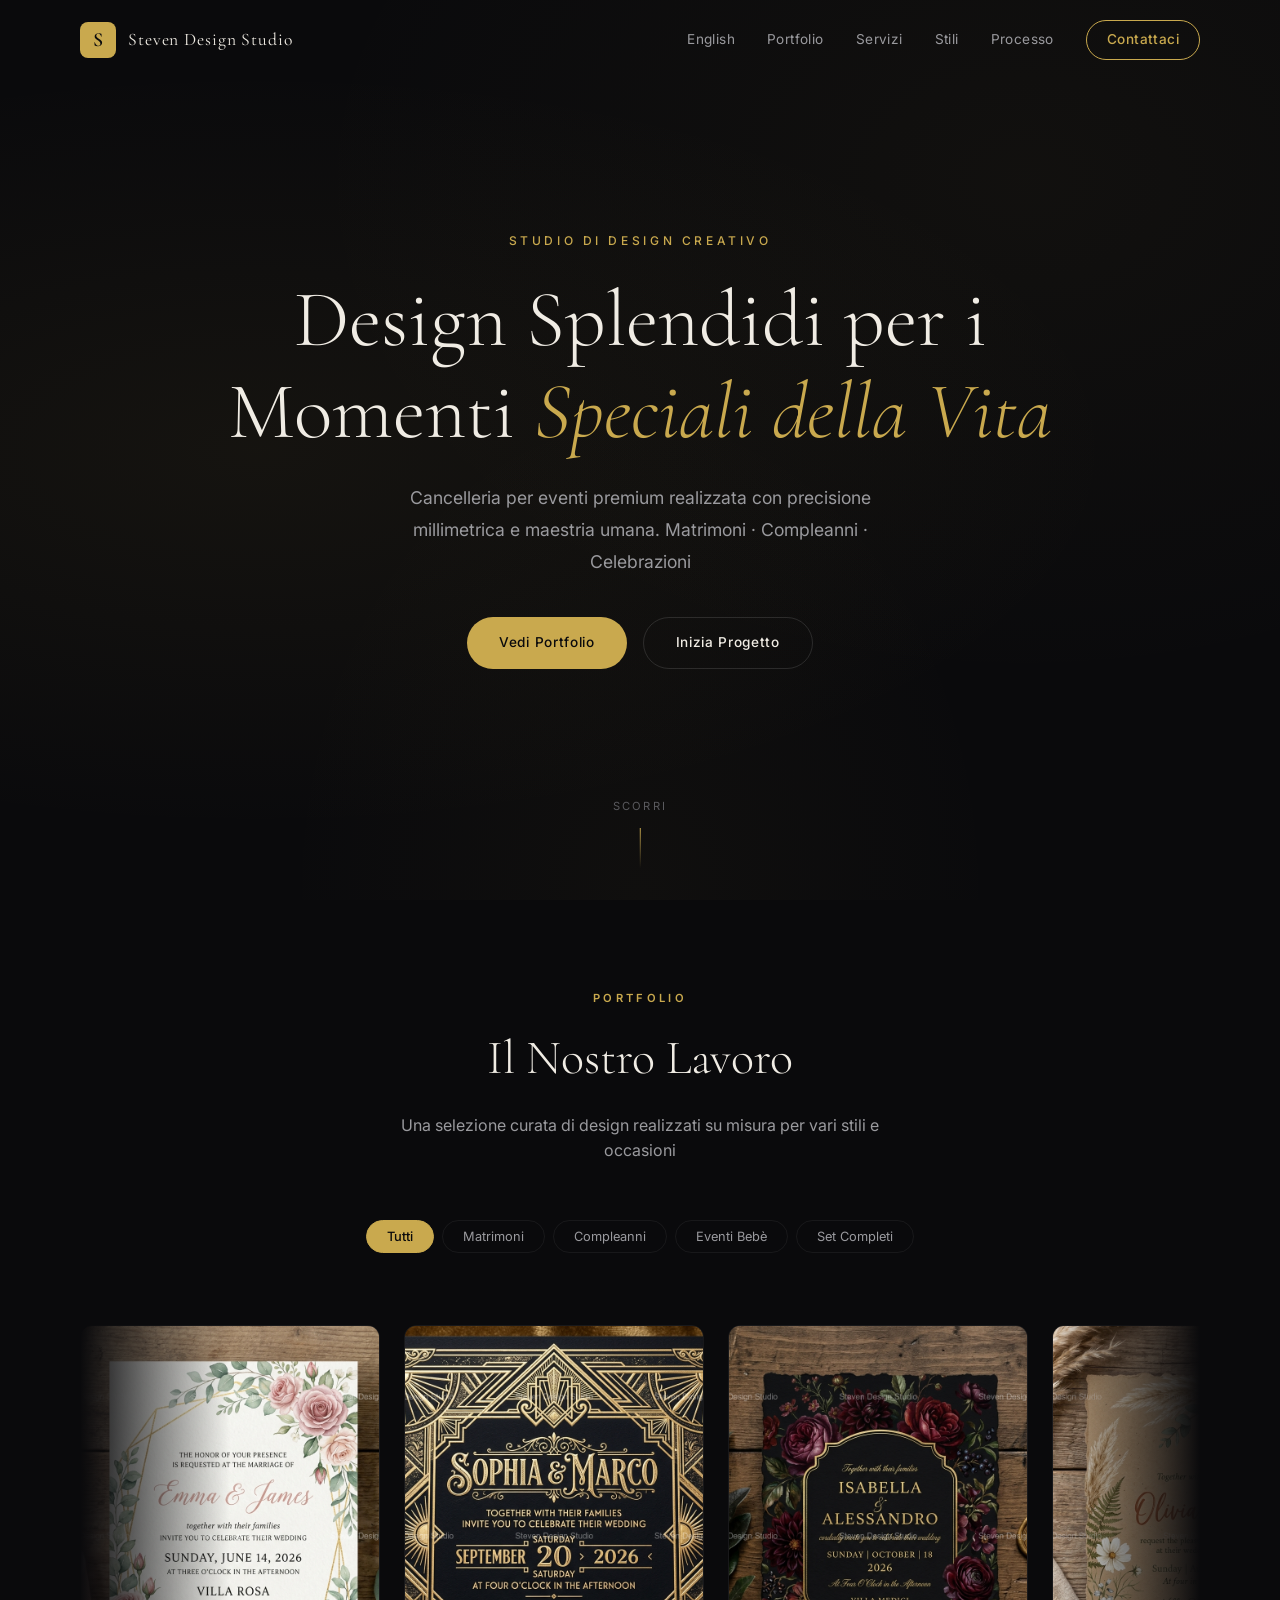
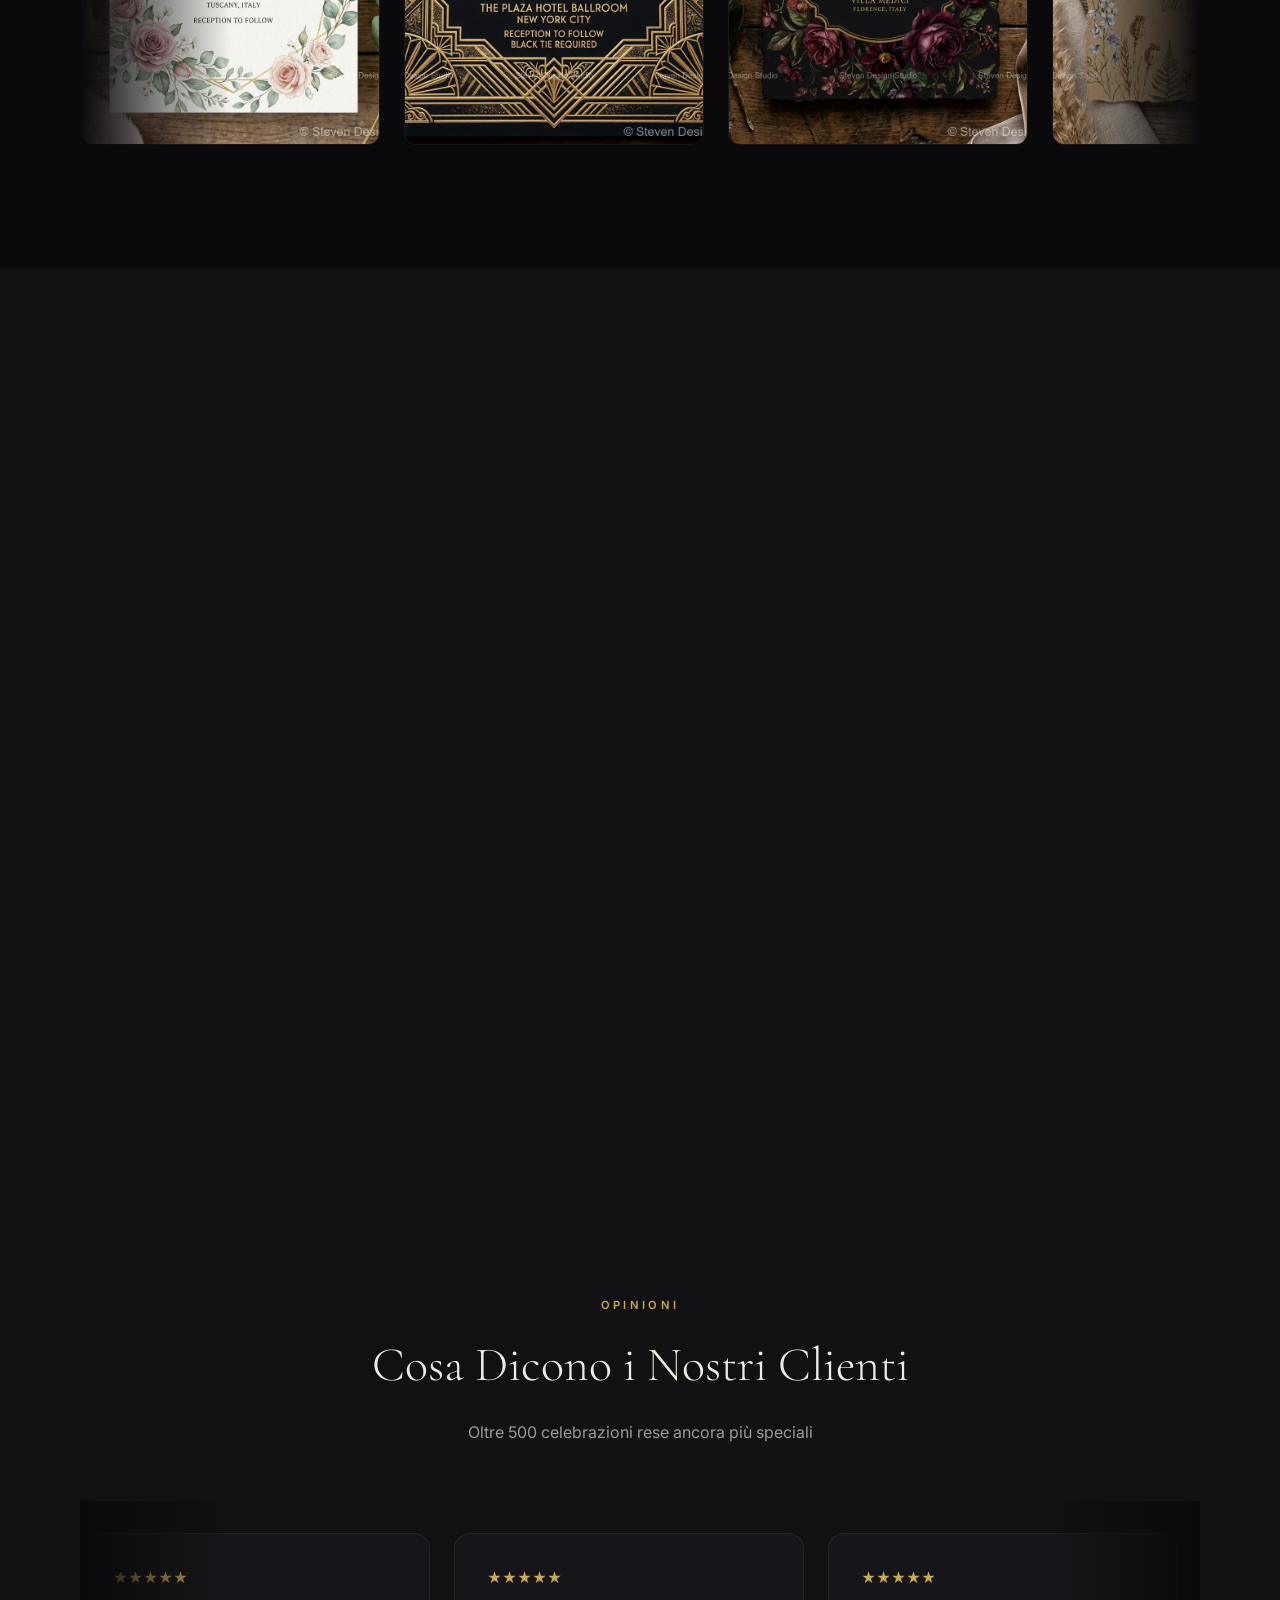
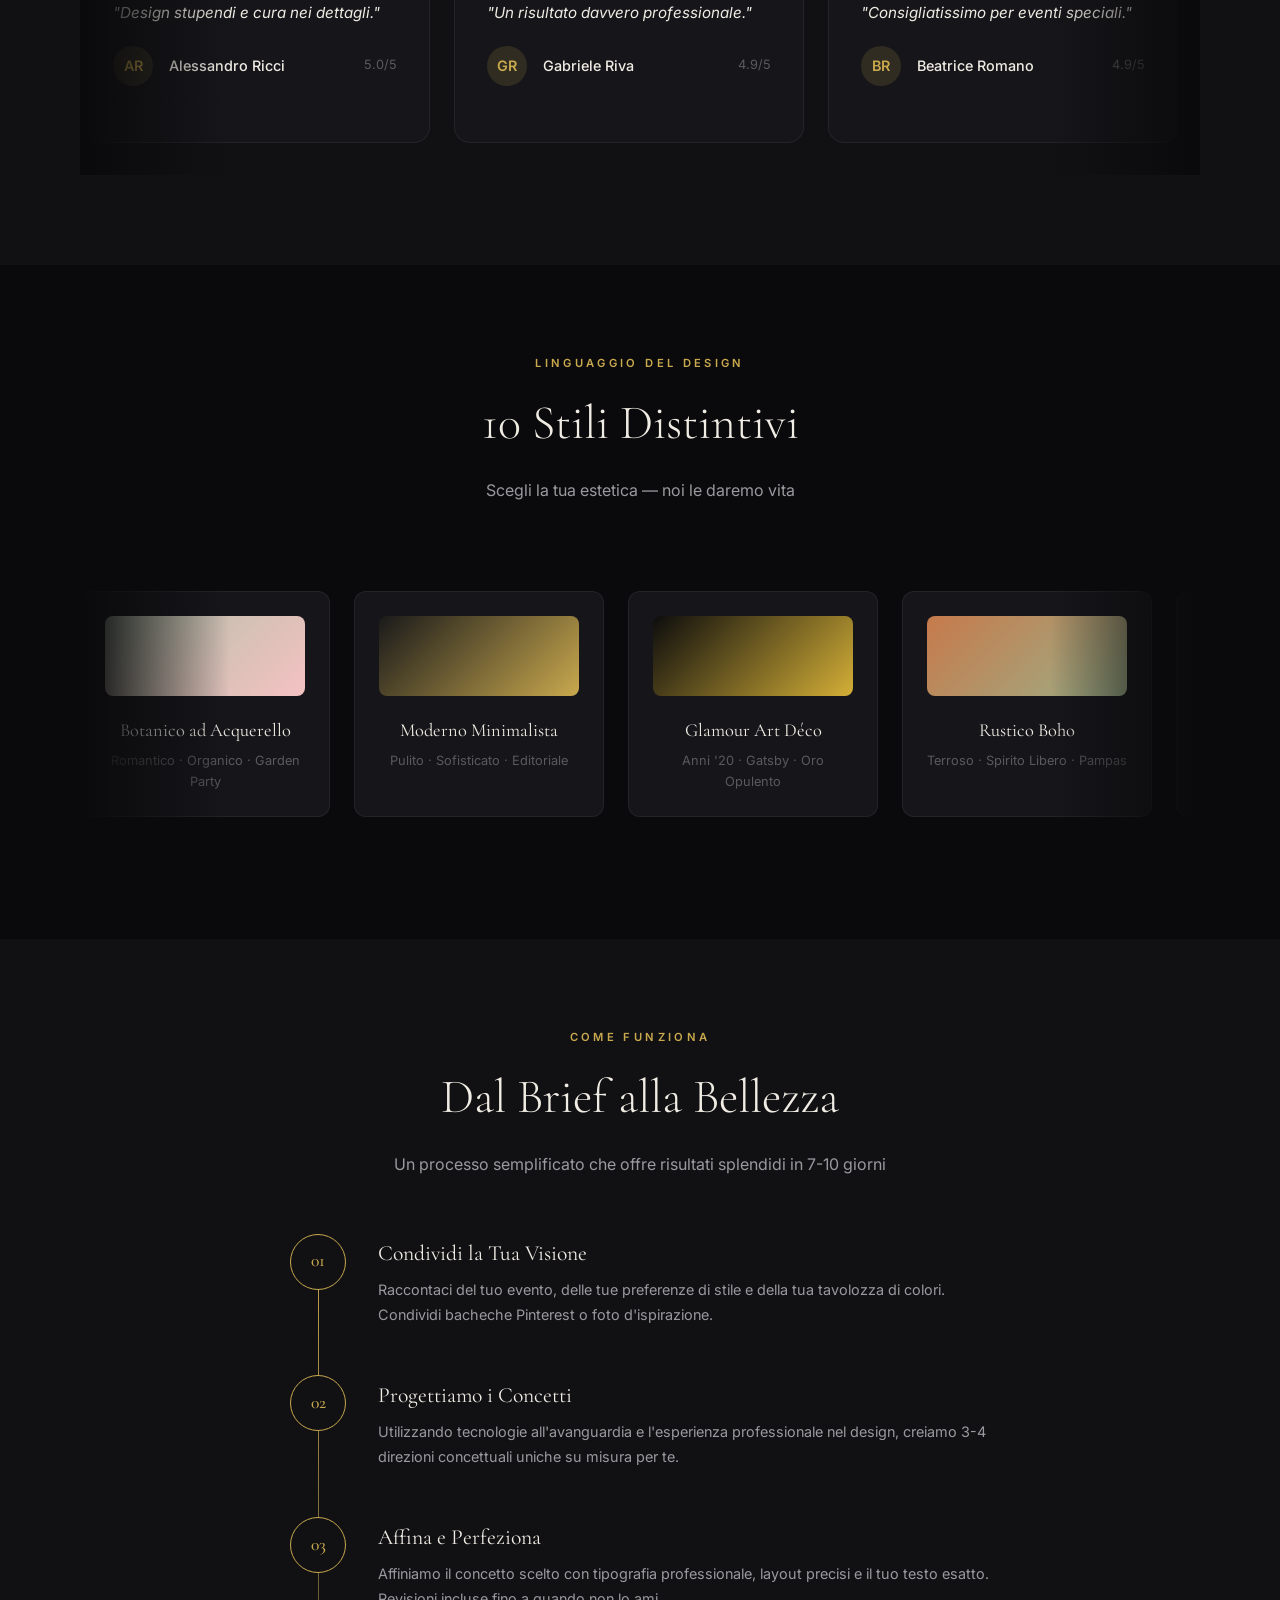
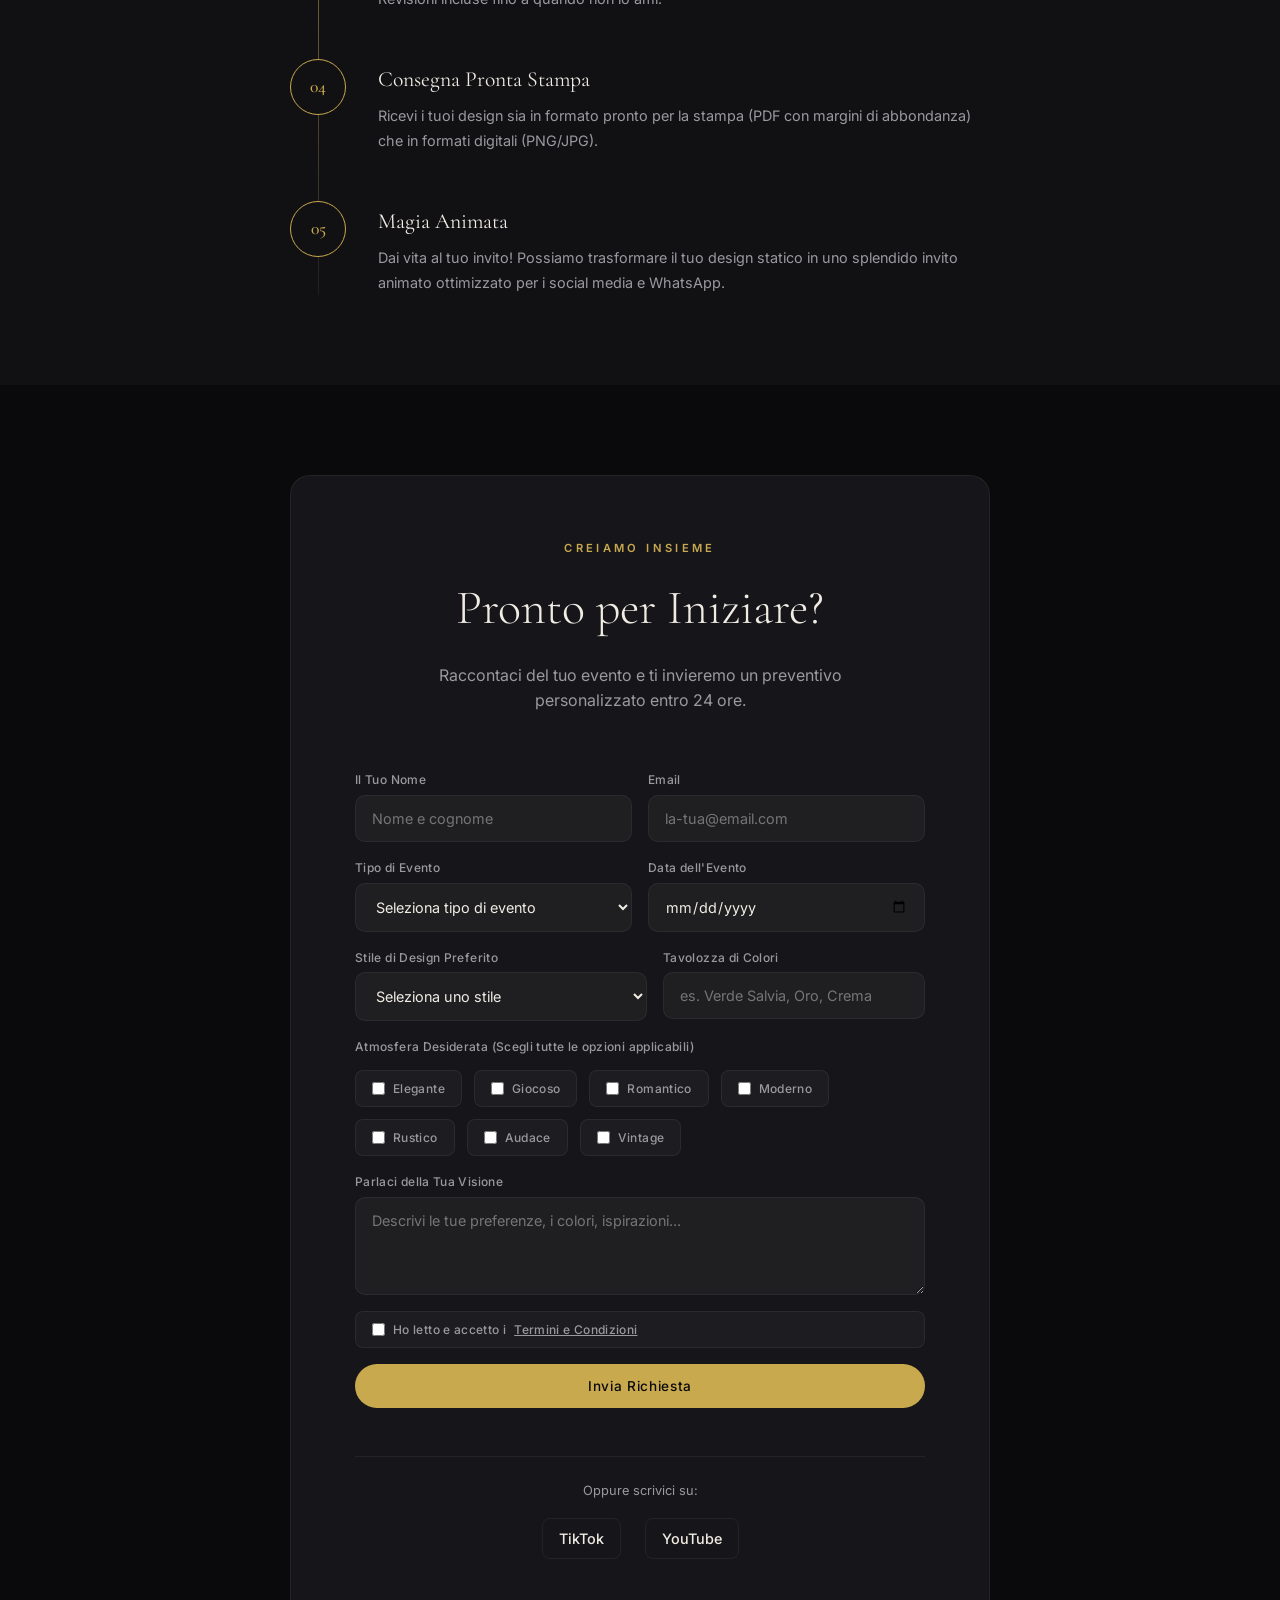
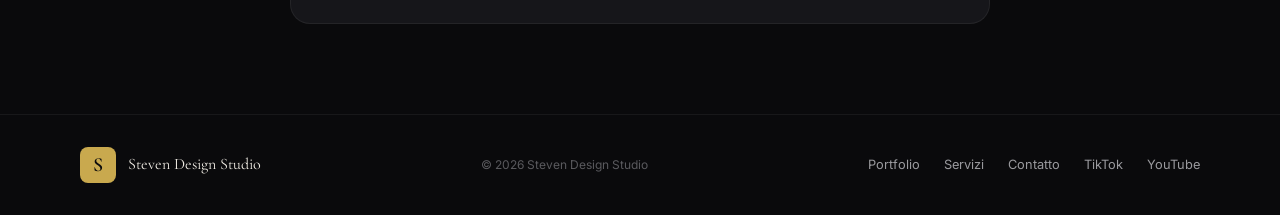
==== index.html @ 07727a4c "Add elegant sliding panes for Portfolio, Styles, and Client Testimonials with pause-on-hover functio" ====
<!DOCTYPE html>
<html lang="it">
<head>
    <meta charset="UTF-8">
    <meta name="viewport" content="width=device-width, initial-scale=1.0">
    <title>Steven Design Studio — Cancelleria per Eventi Premium</title>
    <meta name="description" content="Design grafico premium realizzato su misura per matrimoni, compleanni e celebrazioni. Inviti personalizzati, set di cancelleria e branding per eventi di Steven Design Studio.">
    <link rel="preconnect" href="https://fonts.googleapis.com">
    <link rel="preconnect" href="https://fonts.gstatic.com" crossorigin>
    <link href="https://fonts.googleapis.com/css2?family=Cormorant+Garamond:ital,wght@0,300;0,400;0,500;0,600;1,300;1,400&family=Inter:wght@300;400;500;600&display=swap" rel="stylesheet">
    <link rel="stylesheet" href="style.css">
</head>
<body>
    <!-- Preloader -->
    <div class="preloader" id="preloader">
        <div class="preloader-inner">
            <div class="preloader-ring"></div>
            <span class="preloader-text">Steven Design Studio</span>
        </div>
    </div>

    <!-- Navigation -->
    <nav class="nav" id="nav">
        <div class="nav-container">
            <a href="#hero" class="nav-logo">
                <span class="nav-logo-mark">S</span>
                <span class="nav-logo-text">Steven Design Studio</span>
            </a>
            <div class="nav-links" id="navLinks">
                <a href="en/index.html" class="nav-link">English</a>
                <a href="#portfolio" class="nav-link">Portfolio</a>
                <a href="#services" class="nav-link">Servizi</a>
                <a href="#styles" class="nav-link">Stili</a>
                <a href="#process" class="nav-link">Processo</a>
                <a href="#contact" class="nav-link" id="navContact">Contattaci</a>
            </div>
            <button class="nav-toggle" id="navToggle" aria-label="Toggle menu">
                <span></span><span></span><span></span>
            </button>
        </div>
    </nav>

    <!-- Hero -->
    <section class="hero" id="hero">
        <div class="hero-bg"></div>
        <div class="hero-content">
            <p class="hero-tagline" data-animate="fade-up">Studio di Design Creativo</p>
            <h1 class="hero-title" data-animate="fade-up" data-delay="100">
                Design Splendidi per i<br>
                Momenti <span class="hero-accent">Speciali della Vita</span>
            </h1>
            <p class="hero-description" data-animate="fade-up" data-delay="200">
                Cancelleria per eventi premium realizzata con precisione millimetrica e maestria umana.
                Matrimoni · Compleanni · Celebrazioni
            </p>
            <div class="hero-cta" data-animate="fade-up" data-delay="300">
                <a href="#portfolio" class="btn btn-primary">Vedi Portfolio</a>
                <a href="#contact" class="btn btn-outline">Inizia Progetto</a>
            </div>
        </div>
        <div class="hero-scroll">
            <span>Scorri</span>
            <div class="hero-scroll-line"></div>
        </div>
    </section>

    <!-- Portfolio -->
    <section class="section portfolio" id="portfolio">
        <div class="container">
            <div class="section-header" data-animate="fade-up">
                <p class="section-label">Portfolio</p>
                <h2 class="section-title">Il Nostro Lavoro</h2>
                <p class="section-subtitle">Una selezione curata di design realizzati su misura per vari stili e occasioni</p>
            </div>

            <!-- Filter Tabs -->
            <div class="filter-tabs" data-animate="fade-up">
                <button class="filter-tab active" data-filter="all">Tutti</button>
                <button class="filter-tab" data-filter="wedding">Matrimoni</button>
                <button class="filter-tab" data-filter="birthday">Compleanni</button>
                <button class="filter-tab" data-filter="baby">Eventi Bebè</button>
                <button class="filter-tab" data-filter="suite">Set Completi</button>
            </div>

            <!-- Portfolio Sliding Pane -->
            <div class="sliding-pane portfolio-sliding" data-animate="fade-up">
                <div class="sliding-track" id="portfolioTrack">
                    <!-- Original Items -->
                    <div class="portfolio-item" data-category="wedding">
                        <div class="portfolio-image">
                            <img src="01_wedding_botanical.png" alt="Invito Matrimonio Botanico" loading="lazy">
                            <div class="portfolio-overlay">
                                <span class="portfolio-tag">Matrimonio</span>
                                <h3>Botanico ad Acquerello</h3>
                                <p>Verde salvia e rosa cipria · Eucalyptus e rose</p>
                            </div>
                        </div>
                    </div>
                    <div class="portfolio-item" data-category="wedding">
                        <div class="portfolio-image">
                            <img src="02_wedding_art_deco.png" alt="Invito Matrimonio Art Deco" loading="lazy">
                            <div class="portfolio-overlay">
                                <span class="portfolio-tag">Matrimonio</span>
                                <h3>Glamour Art Déco</h3>
                                <p>Oro su nero · Era Gatsby anni '20</p>
                            </div>
                        </div>
                    </div>
                    <div class="portfolio-item" data-category="wedding">
                        <div class="portfolio-image">
                            <img src="06_wedding_dark_luxury.png" alt="Invito Matrimonio Lusso Oscuro" loading="lazy">
                            <div class="portfolio-overlay">
                                <span class="portfolio-tag">Matrimonio</span>
                                <h3>Lusso Oscuro</h3>
                                <p>Fiori cupi · Stile pittorico fiammingo</p>
                            </div>
                        </div>
                    </div>
                    <div class="portfolio-item" data-category="wedding">
                        <div class="portfolio-image">
                            <img src="07_wedding_boho_rustic.png" alt="Invito Matrimonio Boho Rustic" loading="lazy">
                            <div class="portfolio-overlay">
                                <span class="portfolio-tag">Matrimonio</span>
                                <h3>Rustico Boho</h3>
                                <p>Erba pampas · Carta kraft · Terracotta</p>
                            </div>
                        </div>
                    </div>
                    <div class="portfolio-item" data-category="wedding">
                        <div class="portfolio-image">
                            <img src="08_wedding_minimalist.png" alt="Invito Matrimonio Moderno Minimalista" loading="lazy">
                            <div class="portfolio-overlay">
                                <span class="portfolio-tag">Matrimonio</span>
                                <h3>Moderno Minimalista</h3>
                                <p>Linee pulite · Accento oro · Editoriale</p>
                            </div>
                        </div>
                    </div>
                    <div class="portfolio-item" data-category="birthday">
                        <div class="portfolio-image">
                            <img src="03_birthday_kids_safari.png" alt="Invito Compleanno Safari" loading="lazy">
                            <div class="portfolio-overlay">
                                <span class="portfolio-tag">Compleanno</span>
                                <h3>Festa Safari</h3>
                                <p>Animali cartone animato · Colori allegri</p>
                            </div>
                        </div>
                    </div>
                    <!-- Duplicate Items for Loop -->
                    <div class="portfolio-item" data-category="wedding">
                        <div class="portfolio-image">
                            <img src="01_wedding_botanical.png" alt="Invito Matrimonio Botanico" loading="lazy">
                        </div>
                    </div>
                    <div class="portfolio-item" data-category="wedding">
                        <div class="portfolio-image">
                            <img src="02_wedding_art_deco.png" alt="Invito Matrimonio Art Deco" loading="lazy">
                        </div>
                    </div>
                    <div class="portfolio-item" data-category="wedding">
                        <div class="portfolio-image">
                            <img src="06_wedding_dark_luxury.png" alt="Invito Matrimonio Lusso Oscuro" loading="lazy">
                        </div>
                    </div>
                    <div class="portfolio-item" data-category="wedding">
                        <div class="portfolio-image">
                            <img src="07_wedding_boho_rustic.png" alt="Invito Matrimonio Boho Rustic" loading="lazy">
                        </div>
                    </div>
                    <div class="portfolio-item" data-category="wedding">
                        <div class="portfolio-image">
                            <img src="08_wedding_minimalist.png" alt="Invito Matrimonio Moderno Minimalista" loading="lazy">
                        </div>
                    </div>
                    <div class="portfolio-item" data-category="birthday">
                        <div class="portfolio-image">
                            <img src="03_birthday_kids_safari.png" alt="Invito Compleanno Safari" loading="lazy">
                        </div>
                    </div>
                </div>
            </div>
        </div>
    </section>

    <!-- Services -->
    <section class="section services" id="services">
        <div class="container">
            <div class="section-header" data-animate="fade-up">
                <p class="section-label">Servizi</p>
                <h2 class="section-title">Cosa Creiamo</h2>
                <p class="section-subtitle">Da un singolo invito a un set completo di cancelleria</p>
            </div>
            <div class="services-grid">
                <div class="service-card" data-animate="fade-up">
                    <div class="service-icon">🥂</div>
                    <h3 class="service-title">Set Matrimonio</h3>
                    <p class="service-desc">Cancelleria completa dal Save the Date ai biglietti di ringraziamento. 10 stili distintivi disponibili.</p>
                    <div class="service-items">
                        <span>Inviti</span><span>Save the Dates</span><span>Cartoline RSVP</span>
                        <span>Menù</span><span>Segnaposti</span><span>Cartelli Benvenuto</span>
                        <span>Tableau de Mariage</span><span>Libretti</span><span>Ringraziamenti</span>
                    </div>
                    <div class="service-price">Da <strong>€150</strong> <small>(Il prezzo varia in base al dettaglio e all'urgenza)</small></div>
                </div>
                <div class="service-card featured" data-animate="fade-up" data-delay="100">
                    <div class="service-badge">Più Popolare</div>
                    <div class="service-icon">🎂</div>
                    <h3 class="service-title">Feste di Compleanno</h3>
                    <p class="service-desc">Design divertenti e a tema per tutte le età — dalle avventure safari per bambini alle eleganti celebrazioni di traguardi.</p>
                    <div class="service-items">
                        <span>Inviti</span><span>Cartelli Benvenuto</span><span>Banner</span>
                        <span>Topper Cupcake</span><span>Tag Bomboniere</span><span>Photo Props</span>
                        <span>Social Media</span><span>Ringraziamenti</span>
                    </div>
                    <div class="service-price">Da <strong>€50</strong> <small>(Il prezzo varia in base al dettaglio e all'urgenza)</small></div>
                </div>
                <div class="service-card" data-animate="fade-up" data-delay="200">
                    <div class="service-icon">👶</div>
                    <h3 class="service-title">Eventi Bebè</h3>
                    <p class="service-desc">Design teneri e sentimentali per baby shower, gender reveal, battesimi e primi compleanni.</p>
                    <div class="service-items">
                        <span>Inviti</span><span>Schede Giochi</span><span>Schede Consigli</span>
                        <span>Cartelli Benvenuto</span><span>Tag Bomboniere</span><span>Ringraziamenti</span>
                    </div>
                    <div class="service-price">Da <strong>€80</strong> <small>(Il prezzo varia in base al dettaglio e all'urgenza)</small></div>
                </div>
            </div>
        </div>
    </section>

    <!-- Testimonials -->
    <section class="section testimonials-section" id="testimonials">
        <div class="container">
            <div class="section-header" data-animate="fade-up">
                <p class="section-label">Opinioni</p>
                <h2 class="section-title">Cosa Dicono i Nostri Clienti</h2>
                <p class="section-subtitle">Oltre 500 celebrazioni rese ancora più speciali</p>
            </div>
            <div class="sliding-pane">
                <div class="sliding-track" id="testimonialTrack">
                    <!-- Populated via JS -->
                </div>
            </div>
        </div>
    </section>

    <!-- Styles Showcase -->
    <section class="section styles-section" id="styles">
        <div class="container">
            <div class="section-header" data-animate="fade-up">
                <p class="section-label">Linguaggio del Design</p>
                <h2 class="section-title">10 Stili Distintivi</h2>
                <p class="section-subtitle">Scegli la tua estetica — noi le daremo vita</p>
            </div>
            <div class="sliding-pane styles-sliding" data-animate="fade-up">
                <div class="sliding-track">
                    <!-- Original Styles -->
                    <div class="style-card" style="--accent: #B2BFA8">
                        <div class="style-swatch" style="background: linear-gradient(135deg, #B2BFA8, #F4C2C2)"></div>
                        <h3>Botanico ad Acquerello</h3>
                        <p>Romantico · Organico · Garden Party</p>
                    </div>
                    <div class="style-card" style="--accent: #1A1A1A">
                        <div class="style-swatch" style="background: linear-gradient(135deg, #1A1A1A, #C9A94E)"></div>
                        <h3>Moderno Minimalista</h3>
                        <p>Pulito · Sofisticato · Editoriale</p>
                    </div>
                    <div class="style-card" style="--accent: #D4AF37">
                        <div class="style-swatch" style="background: linear-gradient(135deg, #0D0D0D, #D4AF37)"></div>
                        <h3>Glamour Art Déco</h3>
                        <p>Anni '20 · Gatsby · Oro Opulento</p>
                    </div>
                    <div class="style-card" style="--accent: #C67A4B">
                        <div class="style-swatch" style="background: linear-gradient(135deg, #C67A4B, #9CAF88)"></div>
                        <h3>Rustico Boho</h3>
                        <p>Terroso · Spirito Libero · Pampas</p>
                    </div>
                    <div class="style-card" style="--accent: #722F37">
                        <div class="style-swatch" style="background: linear-gradient(135deg, #722F37, #0D0D0D)"></div>
                        <h3>Lusso Oscuro</h3>
                        <p>Drammatico · Cupo · Fiammingo</p>
                    </div>
                    <!-- Duplicate for Loop -->
                    <div class="style-card" style="--accent: #B2BFA8">
                        <div class="style-swatch" style="background: linear-gradient(135deg, #B2BFA8, #F4C2C2)"></div>
                        <h3>Botanico ad Acquerello</h3>
                    </div>
                    <div class="style-card" style="--accent: #1A1A1A">
                        <div class="style-swatch" style="background: linear-gradient(135deg, #1A1A1A, #C9A94E)"></div>
                        <h3>Moderno Minimalista</h3>
                    </div>
                    <div class="style-card" style="--accent: #D4AF37">
                        <div class="style-swatch" style="background: linear-gradient(135deg, #0D0D0D, #D4AF37)"></div>
                        <h3>Glamour Art Déco</h3>
                    </div>
                    <div class="style-card" style="--accent: #C67A4B">
                        <div class="style-swatch" style="background: linear-gradient(135deg, #C67A4B, #9CAF88)"></div>
                        <h3>Rustico Boho</h3>
                    </div>
                    <div class="style-card" style="--accent: #722F37">
                        <div class="style-swatch" style="background: linear-gradient(135deg, #722F37, #0D0D0D)"></div>
                        <h3>Lusso Oscuro</h3>
                    </div>
                </div>
            </div>
        </div>
    </section>

    <!-- Process -->
    <section class="section process" id="process">
        <div class="container">
            <div class="section-header" data-animate="fade-up">
                <p class="section-label">Come Funziona</p>
                <h2 class="section-title">Dal Brief alla Bellezza</h2>
                <p class="section-subtitle">Un processo semplificato che offre risultati splendidi in 7-10 giorni</p>
            </div>
            <div class="process-timeline">
                <div class="process-step" data-animate="fade-up">
                    <div class="process-number">01</div>
                    <div class="process-content">
                        <h3>Condividi la Tua Visione</h3>
                        <p>Raccontaci del tuo evento, delle tue preferenze di stile e della tua tavolozza di colori. Condividi bacheche Pinterest o foto d'ispirazione.</p>
                    </div>
                </div>
                <div class="process-step" data-animate="fade-up" data-delay="100">
                    <div class="process-number">02</div>
                    <div class="process-content">
                        <h3>Progettiamo i Concetti</h3>
                        <p>Utilizzando tecnologie all'avanguardia e l'esperienza professionale nel design, creiamo 3-4 direzioni concettuali uniche su misura per te.</p>
                    </div>
                </div>
                <div class="process-step" data-animate="fade-up" data-delay="200">
                    <div class="process-number">03</div>
                    <div class="process-content">
                        <h3>Affina e Perfeziona</h3>
                        <p>Affiniamo il concetto scelto con tipografia professionale, layout precisi e il tuo testo esatto. Revisioni incluse fino a quando non lo ami.</p>
                    </div>
                </div>
                <div class="process-step" data-animate="fade-up" data-delay="300">
                    <div class="process-number">04</div>
                    <div class="process-content">
                        <h3>Consegna Pronta Stampa</h3>
                        <p>Ricevi i tuoi design sia in formato pronto per la stampa (PDF con margini di abbondanza) che in formati digitali (PNG/JPG).</p>
                    </div>
                </div>
                <div class="process-step" data-animate="fade-up" data-delay="400">
                    <div class="process-number">05</div>
                    <div class="process-content">
                        <h3>Magia Animata</h3>
                        <p>Dai vita al tuo invito! Possiamo trasformare il tuo design statico in uno splendido invito animato ottimizzato per i social media e WhatsApp.</p>
                    </div>
                </div>
            </div>
        </div>
    </section>

    <!-- Contact / CTA -->
    <section class="section contact" id="contact">
        <div class="container">
            <div class="contact-card" data-animate="fade-up">
                <div class="section-header">
                    <p class="section-label">Creiamo Insieme</p>
                    <h2 class="section-title">Pronto per Iniziare?</h2>
                    <p class="section-subtitle">Raccontaci del tuo evento e ti invieremo un preventivo personalizzato entro 24 ore.</p>
                </div>
                <form class="contact-form" id="contactForm">
                    <div class="form-row">
                        <div class="form-group">
                            <label for="name">Il Tuo Nome</label>
                            <input type="text" id="name" name="name" placeholder="Nome e cognome" required>
                        </div>
                        <div class="form-group">
                            <label for="email">Email</label>
                            <input type="email" id="email" name="email" placeholder="la-tua@email.com" required>
                        </div>
                    </div>
                    <div class="form-row">
                        <div class="form-group">
                            <label for="eventType">Tipo di Evento</label>
                            <select id="eventType" name="eventType" required>
                                <option value="">Seleziona tipo di evento</option>
                                <option value="wedding">Matrimonio</option>
                                <option value="birthday">Festa di Compleanno</option>
                                <option value="baby-shower">Baby Shower</option>
                                <option value="gender-reveal">Gender Reveal</option>
                                <option value="christening">Battesimo</option>
                                <option value="graduation">Graduazione</option>
                                <option value="anniversary">Anniversario</option>
                                <option value="corporate">Evento Aziendale</option>
                                <option value="other">Altro</option>
                            </select>
                        </div>
                        <div class="form-group">
                            <label for="eventDate">Data dell'Evento</label>
                            <input type="date" id="eventDate" name="eventDate">
                        </div>
                    </div>
                    <div class="form-row">
                        <div class="form-group">
                            <label for="designStyle">Stile di Design Preferito</label>
                            <select id="designStyle" name="designStyle" required>
                                <option value="">Seleziona uno stile</option>
                                <option value="watercolor">Botanico ad Acquerello</option>
                                <option value="minimalist">Moderno Minimalista</option>
                                <option value="art-deco">Glamour Art Déco</option>
                                <option value="boho">Rustico Boho</option>
                                <option value="dark-luxury">Lusso Oscuro</option>
                                <option value="mediterranean">Mediterraneo Costiero</option>
                                <option value="whimsical">Giocoso e Fantasioso</option>
                                <option value="industrial">Industrial Chic</option>
                                <option value="vintage">Libro delle Fiabe Vintage</option>
                                <option value="space">Avventura Spaziale</option>
                                <option value="animated">Invito Animato (Motion)</option>
                                <option value="custom">Stile Personalizzato (Descrivi sotto)</option>
                            </select>
                        </div>
                        <div class="form-group">
                            <label for="colorPalette">Tavolozza di Colori</label>
                            <input type="text" id="colorPalette" name="colorPalette" placeholder="es. Verde Salvia, Oro, Crema">
                        </div>
                    </div>
                    <div class="form-group full">
                        <label>Atmosfera Desiderata (Scegli tutte le opzioni applicabili)</label>
                        <div class="checkbox-group">
                            <label class="checkbox-item"><input type="checkbox" name="mood" value="elegant"> Elegante</label>
                            <label class="checkbox-item"><input type="checkbox" name="mood" value="playful"> Giocoso</label>
                            <label class="checkbox-item"><input type="checkbox" name="mood" value="romantic"> Romantico</label>
                            <label class="checkbox-item"><input type="checkbox" name="mood" value="modern"> Moderno</label>
                            <label class="checkbox-item"><input type="checkbox" name="mood" value="rustic"> Rustico</label>
                            <label class="checkbox-item"><input type="checkbox" name="mood" value="bold"> Audace</label>
                            <label class="checkbox-item"><input type="checkbox" name="mood" value="vintage"> Vintage</label>
                        </div>
                    </div>
                    <div class="form-group full">
                        <label for="message">Parlaci della Tua Visione</label>
                        <textarea id="message" name="message" rows="4" placeholder="Descrivi le tue preferenze, i colori, ispirazioni..." required></textarea>
                    </div>
                    <div class="form-group full">
                        <label class="checkbox-item">
                            <input type="checkbox" id="termsAccepted" name="termsAccepted" required>
                            Ho letto e accetto i <a href="terms.html" target="_blank" style="color: var(--primary); text-decoration: underline;">Termini e Condizioni</a>
                        </label>
                    </div>
                    <button type="submit" class="btn btn-primary btn-full" id="submitBtn">Invia Richiesta</button>
                    <div class="contact-socials">
                        <p>Oppure scrivici su:</p>
                        <div class="social-links-grid">
                            <a href="https://www.tiktok.com/@disegnipertutti_steven" target="_blank" class="social-link-item">TikTok</a>
                            <a href="https://www.youtube.com/@DisegniPerTutti-Feste" target="_blank" class="social-link-item">YouTube</a>
                        </div>
                    </div>
                </form>
            </div>
        </div>
    </section>

    <!-- Footer -->
    <footer class="footer">
        <div class="container footer-inner">
            <div class="footer-brand">
                <span class="nav-logo-mark">S</span>
                <span>Steven Design Studio</span>
            </div>
            <p class="footer-copy">© 2026 Steven Design Studio</p>
            <div class="footer-links">
                <a href="#portfolio">Portfolio</a>
                <a href="#services">Servizi</a>
                <a href="#contact">Contatto</a>
                <a href="https://www.tiktok.com/@disegnipertutti_steven" target="_blank" rel="noopener noreferrer">TikTok</a>
                <a href="https://www.youtube.com/@DisegniPerTutti-Feste" target="_blank" rel="noopener noreferrer">YouTube</a>
            </div>
        </div>
    </footer>

    <!-- Lightbox -->
    <div class="lightbox" id="lightbox">
        <button class="lightbox-close" id="lightboxClose" aria-label="Close">&times;</button>
        <img class="lightbox-img" id="lightboxImg" src="" alt="">
        <div class="lightbox-caption" id="lightboxCaption"></div>
    </div>

    <script src="script.js"></script>
</body>
</html>
---- style.css ----
/* ============================================
   Steven Design Studio — Portfolio Website
   Premium dark aesthetic with gold accents
   ============================================ */

/* --- Reset & Base --- */
*, *::before, *::after {
    box-sizing: border-box;
    margin: 0;
    padding: 0;
}

:root {
    /* Core palette */
    --bg-primary: #0a0a0c;
    --bg-secondary: #111114;
    --bg-card: #16161a;
    --bg-card-hover: #1c1c21;
    --text-primary: #f0ece4;
    --text-secondary: #9a9a9e;
    --text-muted: #5a5a5e;
    --accent: #c9a94e;
    --accent-light: #e0c96f;
    --accent-glow: rgba(201, 169, 78, 0.15);
    --border: rgba(255, 255, 255, 0.06);
    --border-hover: rgba(255, 255, 255, 0.12);
    
    /* Typography */
    --font-display: 'Cormorant Garamond', Georgia, serif;
    --font-body: 'Inter', -apple-system, BlinkMacSystemFont, sans-serif;
    
    /* Spacing */
    --section-padding: clamp(4rem, 10vh, 8rem);
    --container-max: 1200px;
    --grid-gap: 1.5rem;
    
    /* Transitions */
    --ease-out: cubic-bezier(0.16, 1, 0.3, 1);
    --ease-spring: cubic-bezier(0.34, 1.56, 0.64, 1);
}

html {
    scroll-behavior: smooth;
    -webkit-font-smoothing: antialiased;
    -moz-osx-font-smoothing: grayscale;
}

body {
    font-family: var(--font-body);
    background: var(--bg-primary);
    color: var(--text-primary);
    line-height: 1.6;
    overflow-x: hidden;
}

img {
    max-width: 100%;
    height: auto;
    display: block;
}

a {
    color: var(--accent);
    text-decoration: none;
    transition: color 0.3s var(--ease-out);
}

a:hover {
    color: var(--accent-light);
}

.container {
    max-width: var(--container-max);
    margin: 0 auto;
    padding: 0 clamp(1.25rem, 4vw, 2.5rem);
}

/* --- Preloader --- */
.preloader {
    position: fixed;
    inset: 0;
    z-index: 9999;
    background: var(--bg-primary);
    display: flex;
    align-items: center;
    justify-content: center;
    transition: opacity 0.6s var(--ease-out), visibility 0.6s;
}

.preloader.hidden {
    opacity: 0;
    visibility: hidden;
}

.preloader-inner {
    text-align: center;
}

.preloader-ring {
    width: 48px;
    height: 48px;
    border: 2px solid var(--border);
    border-top-color: var(--accent);
    border-radius: 50%;
    animation: spin 0.8s linear infinite;
    margin: 0 auto 1.5rem;
}

.preloader-text {
    font-family: var(--font-display);
    font-size: 1.25rem;
    color: var(--text-secondary);
    letter-spacing: 0.2em;
    text-transform: uppercase;
}

@keyframes spin {
    to { transform: rotate(360deg); }
}

/* --- Navigation --- */
.nav {
    position: fixed;
    top: 0;
    left: 0;
    right: 0;
    z-index: 100;
    padding: 1.25rem 0;
    transition: all 0.4s var(--ease-out);
}

.nav.scrolled {
    background: rgba(10, 10, 12, 0.85);
    backdrop-filter: blur(20px);
    -webkit-backdrop-filter: blur(20px);
    border-bottom: 1px solid var(--border);
    padding: 0.75rem 0;
}

.nav-container {
    max-width: var(--container-max);
    margin: 0 auto;
    padding: 0 clamp(1.25rem, 4vw, 2.5rem);
    display: flex;
    align-items: center;
    justify-content: space-between;
}

.nav-logo {
    display: flex;
    align-items: center;
    gap: 0.75rem;
    color: var(--text-primary);
    text-decoration: none;
}

.nav-logo-mark {
    width: 36px;
    height: 36px;
    background: var(--accent);
    color: var(--bg-primary);
    border-radius: 8px;
    display: flex;
    align-items: center;
    justify-content: center;
    font-family: var(--font-display);
    font-size: 1.25rem;
    font-weight: 600;
}

.nav-logo-text {
    font-family: var(--font-display);
    font-size: 1.1rem;
    font-weight: 400;
    letter-spacing: 0.05em;
}

.nav-links {
    display: flex;
    align-items: center;
    gap: 2rem;
}

.nav-link {
    color: var(--text-secondary);
    font-size: 0.85rem;
    font-weight: 400;
    letter-spacing: 0.03em;
    transition: color 0.3s var(--ease-out);
    position: relative;
}

.nav-link:hover {
    color: var(--text-primary);
}

.nav-link::after {
    content: '';
    position: absolute;
    bottom: -4px;
    left: 0;
    width: 0;
    height: 1px;
    background: var(--accent);
    transition: width 0.3s var(--ease-out);
}

.nav-link:hover::after {
    width: 100%;
}

#navContact {
    color: var(--accent);
    border: 1px solid var(--accent);
    padding: 0.5rem 1.25rem;
    border-radius: 100px;
    font-weight: 500;
}

#navContact:hover {
    background: var(--accent);
    color: var(--bg-primary);
}

#navContact::after {
    display: none;
}

.nav-toggle {
    display: none;
    flex-direction: column;
    gap: 5px;
    background: none;
    border: none;
    cursor: pointer;
    padding: 4px;
}

.nav-toggle span {
    width: 24px;
    height: 2px;
    background: var(--text-primary);
    transition: all 0.3s var(--ease-out);
    transform-origin: center;
}

.nav-toggle.active span:nth-child(1) { transform: rotate(45deg) translateY(7px); }
.nav-toggle.active span:nth-child(2) { opacity: 0; }
.nav-toggle.active span:nth-child(3) { transform: rotate(-45deg) translateY(-7px); }

/* --- Hero --- */
.hero {
    min-height: 100vh;
    display: flex;
    align-items: center;
    justify-content: center;
    position: relative;
    text-align: center;
    overflow: hidden;
}

.hero-bg {
    position: absolute;
    inset: 0;
    background: 
        radial-gradient(ellipse at 20% 50%, rgba(201, 169, 78, 0.06) 0%, transparent 60%),
        radial-gradient(ellipse at 80% 20%, rgba(201, 169, 78, 0.04) 0%, transparent 50%),
        radial-gradient(ellipse at 50% 100%, rgba(201, 169, 78, 0.03) 0%, transparent 40%);
}

.hero-content {
    position: relative;
    z-index: 2;
    padding: 2rem;
}

.hero-tagline {
    font-size: 0.75rem;
    font-weight: 500;
    letter-spacing: 0.3em;
    text-transform: uppercase;
    color: var(--accent);
    margin-bottom: 1.5rem;
}

.hero-title {
    font-family: var(--font-display);
    font-size: clamp(2.5rem, 7vw, 5rem);
    font-weight: 300;
    line-height: 1.15;
    margin-bottom: 1.5rem;
    color: var(--text-primary);
}

.hero-accent {
    font-style: italic;
    color: var(--accent);
}

.hero-description {
    font-size: clamp(0.95rem, 1.5vw, 1.1rem);
    color: var(--text-secondary);
    max-width: 520px;
    margin: 0 auto 2.5rem;
    line-height: 1.8;
}

.hero-cta {
    display: flex;
    gap: 1rem;
    justify-content: center;
    flex-wrap: wrap;
}

.hero-scroll {
    position: absolute;
    bottom: 2rem;
    left: 50%;
    transform: translateX(-50%);
    display: flex;
    flex-direction: column;
    align-items: center;
    gap: 0.75rem;
    color: var(--text-muted);
    font-size: 0.7rem;
    letter-spacing: 0.2em;
    text-transform: uppercase;
}

.hero-scroll-line {
    width: 1px;
    height: 40px;
    background: linear-gradient(to bottom, var(--accent), transparent);
    animation: scrollPulse 2s var(--ease-out) infinite;
}

@keyframes scrollPulse {
    0%, 100% { opacity: 0.3; transform: scaleY(0.6); }
    50% { opacity: 1; transform: scaleY(1); }
}

/* --- Buttons --- */
.btn {
    display: inline-flex;
    align-items: center;
    justify-content: center;
    padding: 0.875rem 2rem;
    font-family: var(--font-body);
    font-size: 0.85rem;
    font-weight: 500;
    letter-spacing: 0.05em;
    border-radius: 100px;
    cursor: pointer;
    transition: all 0.3s var(--ease-out);
    border: none;
    text-decoration: none;
}

.btn-primary {
    background: var(--accent);
    color: var(--bg-primary);
}

.btn-primary:hover {
    background: var(--accent-light);
    color: var(--bg-primary);
    transform: translateY(-2px);
    box-shadow: 0 8px 30px rgba(201, 169, 78, 0.3);
}

.btn-outline {
    background: transparent;
    color: var(--text-primary);
    border: 1px solid var(--border-hover);
}

.btn-outline:hover {
    border-color: var(--accent);
    color: var(--accent);
    transform: translateY(-2px);
}

.btn-full {
    width: 100%;
}

/* --- Sections --- */
.section {
    padding: var(--section-padding) 0;
}

.section-header {
    text-align: center;
    margin-bottom: 3.5rem;
}

.section-label {
    font-size: 0.7rem;
    font-weight: 600;
    letter-spacing: 0.3em;
    text-transform: uppercase;
    color: var(--accent);
    margin-bottom: 0.75rem;
}

.section-title {
    font-family: var(--font-display);
    font-size: clamp(2rem, 4vw, 3rem);
    font-weight: 300;
    margin-bottom: 1rem;
}

.section-subtitle {
    font-size: 1rem;
    color: var(--text-secondary);
    max-width: 500px;
    margin: 0 auto;
}

/* --- Portfolio --- */
.filter-tabs {
    display: flex;
    justify-content: center;
    gap: 0.5rem;
    margin-bottom: 2.5rem;
    flex-wrap: wrap;
}

.filter-tab {
    padding: 0.5rem 1.25rem;
    font-family: var(--font-body);
    font-size: 0.8rem;
    font-weight: 400;
    color: var(--text-secondary);
    background: transparent;
    border: 1px solid var(--border);
    border-radius: 100px;
    cursor: pointer;
    transition: all 0.3s var(--ease-out);
}

.filter-tab:hover {
    border-color: var(--border-hover);
    color: var(--text-primary);
}

.filter-tab.active {
    background: var(--accent);
    color: var(--bg-primary);
    border-color: var(--accent);
    font-weight: 500;
}

.portfolio-grid {
    display: grid;
    grid-template-columns: repeat(auto-fill, minmax(280px, 1fr));
    gap: var(--grid-gap);
}

.portfolio-item {
    border-radius: 12px;
    overflow: hidden;
    transition: all 0.5s var(--ease-out);
}

.portfolio-item.hidden {
    display: none;
}

.portfolio-image {
    position: relative;
    aspect-ratio: 5 / 7;
    overflow: hidden;
    cursor: pointer;
    border-radius: 12px;
    border: 1px solid var(--border);
    transition: border-color 0.3s var(--ease-out);
}

.portfolio-image:hover {
    border-color: var(--accent);
}

.portfolio-image img {
    width: 100%;
    height: 100%;
    object-fit: cover;
    transition: transform 0.6s var(--ease-out);
}

.portfolio-image:hover img {
    transform: scale(1.05);
}

.portfolio-overlay {
    position: absolute;
    inset: 0;
    background: linear-gradient(to top, rgba(10, 10, 12, 0.95) 0%, rgba(10, 10, 12, 0.4) 40%, transparent 70%);
    display: flex;
    flex-direction: column;
    justify-content: flex-end;
    padding: 1.5rem;
    opacity: 0;
    transition: opacity 0.4s var(--ease-out);
}

.portfolio-image:hover .portfolio-overlay {
    opacity: 1;
}

.portfolio-tag {
    display: inline-block;
    padding: 0.25rem 0.75rem;
    font-size: 0.65rem;
    font-weight: 600;
    letter-spacing: 0.1em;
    text-transform: uppercase;
    color: var(--accent);
    border: 1px solid var(--accent);
    border-radius: 100px;
    margin-bottom: 0.75rem;
    width: fit-content;
}

.portfolio-overlay h3 {
    font-family: var(--font-display);
    font-size: 1.3rem;
    font-weight: 400;
    margin-bottom: 0.25rem;
}

.portfolio-overlay p {
    font-size: 0.8rem;
    color: var(--text-secondary);
}

/* --- Services --- */
.services {
    background: var(--bg-secondary);
}

.services-grid {
    display: grid;
    grid-template-columns: repeat(auto-fit, minmax(300px, 1fr));
    gap: var(--grid-gap);
}

.service-card {
    background: var(--bg-card);
    border: 1px solid var(--border);
    border-radius: 16px;
    padding: 2.5rem 2rem;
    transition: all 0.4s var(--ease-out);
    position: relative;
    overflow: hidden;
}

.service-card:hover {
    border-color: var(--border-hover);
    transform: translateY(-4px);
    box-shadow: 0 20px 60px rgba(0, 0, 0, 0.3);
}

.service-card.featured {
    border-color: var(--accent);
    background: linear-gradient(135deg, var(--bg-card), rgba(201, 169, 78, 0.05));
}

.service-badge {
    position: absolute;
    top: 1.25rem;
    right: 1.25rem;
    padding: 0.35rem 0.85rem;
    font-size: 0.65rem;
    font-weight: 600;
    letter-spacing: 0.05em;
    text-transform: uppercase;
    color: var(--bg-primary);
    background: var(--accent);
    border-radius: 100px;
}

.service-icon {
    font-size: 2.5rem;
    margin-bottom: 1.25rem;
}

.service-title {
    font-family: var(--font-display);
    font-size: 1.5rem;
    font-weight: 400;
    margin-bottom: 0.75rem;
}

.service-desc {
    font-size: 0.9rem;
    color: var(--text-secondary);
    line-height: 1.7;
    margin-bottom: 1.25rem;
}

.service-items {
    display: flex;
    flex-wrap: wrap;
    gap: 0.4rem;
    margin-bottom: 1.5rem;
}

.service-items span {
    padding: 0.3rem 0.7rem;
    font-size: 0.7rem;
    color: var(--text-secondary);
    background: rgba(255, 255, 255, 0.04);
    border: 1px solid var(--border);
    border-radius: 100px;
}

.service-price {
    font-size: 0.9rem;
    color: var(--text-muted);
    display: flex;
    flex-direction: column;
}

.service-price strong {
    font-size: 1.5rem;
    color: var(--accent);
    font-weight: 500;
}

.service-price small {
    font-size: 0.75rem;
    font-style: italic;
    margin-top: 0.25rem;
    color: var(--text-muted);
}

/* --- Socials in Contact --- */
.contact-socials {
    margin-top: 2rem;
    padding-top: 1.5rem;
    border-top: 1px solid var(--border);
    text-align: center;
}

.contact-socials p {
    font-size: 0.8rem;
    color: var(--text-secondary);
    margin-bottom: 1rem;
}

.social-links-grid {
    display: flex;
    justify-content: center;
    gap: 1.5rem;
}

.social-link-item {
    font-size: 0.9rem;
    font-weight: 500;
    color: var(--text-primary);
    padding: 0.5rem 1rem;
    border: 1px solid var(--border);
    border-radius: 8px;
    transition: all 0.3s var(--ease-out);
}

.social-link-item:hover {
    border-color: var(--accent);
    color: var(--accent);
    background: rgba(201, 169, 78, 0.05);
}

/* --- Styles Grid --- */
.styles-grid {
    display: grid;
    grid-template-columns: repeat(auto-fill, minmax(220px, 1fr));
    gap: var(--grid-gap);
}

.style-card {
    background: var(--bg-card);
    border: 1px solid var(--border);
    border-radius: 12px;
    padding: 1.5rem;
    text-align: center;
    transition: all 0.4s var(--ease-out);
    cursor: default;
}

.style-card:hover {
    border-color: var(--border-hover);
    transform: translateY(-4px);
    box-shadow: 0 15px 40px rgba(0, 0, 0, 0.2);
}

.style-swatch {
    width: 100%;
    height: 80px;
    border-radius: 8px;
    margin-bottom: 1.25rem;
}

.style-card h3 {
    font-family: var(--font-display);
    font-size: 1.15rem;
    font-weight: 400;
    margin-bottom: 0.35rem;
}

.style-card p {
    font-size: 0.8rem;
    color: var(--text-muted);
}

/* --- Process Timeline --- */
.process {
    background: var(--bg-secondary);
}

.process-timeline {
    max-width: 700px;
    margin: 0 auto;
    position: relative;
}

.process-timeline::before {
    content: '';
    position: absolute;
    top: 0;
    left: 28px;
    bottom: 0;
    width: 1px;
    background: linear-gradient(to bottom, var(--accent), var(--border));
}

.process-step {
    display: flex;
    gap: 2rem;
    margin-bottom: 3rem;
    position: relative;
}

.process-step:last-child {
    margin-bottom: 0;
}

.process-number {
    flex-shrink: 0;
    width: 56px;
    height: 56px;
    display: flex;
    align-items: center;
    justify-content: center;
    font-family: var(--font-display);
    font-size: 1.1rem;
    font-weight: 500;
    color: var(--accent);
    background: var(--bg-secondary);
    border: 1px solid var(--accent);
    border-radius: 50%;
    position: relative;
    z-index: 2;
}

.process-content h3 {
    font-family: var(--font-display);
    font-size: 1.35rem;
    font-weight: 400;
    margin-bottom: 0.5rem;
    padding-top: 0.15rem;
}

.process-content p {
    font-size: 0.9rem;
    color: var(--text-secondary);
    line-height: 1.7;
}

/* --- Contact --- */
.contact-card {
    background: var(--bg-card);
    border: 1px solid var(--border);
    border-radius: 20px;
    padding: clamp(2rem, 5vw, 4rem);
    max-width: 700px;
    margin: 0 auto;
}

.contact-form {
    display: flex;
    flex-direction: column;
    gap: 1rem;
}

.form-row {
    display: grid;
    grid-template-columns: 1fr 1fr;
    gap: 1rem;
}

.form-group {
    display: flex;
    flex-direction: column;
    gap: 0.35rem;
}

.form-group.full {
    grid-column: 1 / -1;
}

.form-group label {
    font-size: 0.75rem;
    font-weight: 500;
    color: var(--text-secondary);
    letter-spacing: 0.03em;
}

.form-group input,
.form-group select,
.form-group textarea {
    padding: 0.875rem 1rem;
    font-family: var(--font-body);
    font-size: 0.9rem;
    color: var(--text-primary);
    background: rgba(255, 255, 255, 0.04);
    border: 1px solid var(--border);
    border-radius: 10px;
    outline: none;
    transition: border-color 0.3s var(--ease-out);
    resize: vertical;
}

.form-group input:focus,
.form-group select:focus,
.form-group textarea:focus {
    border-color: var(--accent);
}

.checkbox-group {
    display: flex;
    flex-wrap: wrap;
    gap: 0.75rem;
    margin-top: 0.5rem;
}

.checkbox-item {
    display: flex;
    align-items: center;
    gap: 0.5rem;
    font-size: 0.85rem;
    color: var(--text-secondary);
    cursor: pointer;
    background: rgba(255, 255, 255, 0.03);
    padding: 0.5rem 1rem;
    border-radius: 8px;
    border: 1px solid var(--border);
    transition: all 0.3s var(--ease-out);
}

.checkbox-item:hover {
    border-color: var(--border-hover);
    background: rgba(255, 255, 255, 0.05);
}

.checkbox-item input {
    width: auto;
    margin: 0;
    accent-color: var(--accent);
}
    cursor: pointer;
    appearance: none;
    background-image: url("data:image/svg+xml,%3Csvg width='12' height='8' viewBox='0 0 12 8' fill='none' xmlns='http://www.w3.org/2000/svg'%3E%3Cpath d='M1 1L6 6L11 1' stroke='%239a9a9e' stroke-width='1.5'/%3E%3C/svg%3E");
    background-repeat: no-repeat;
    background-position: right 1rem center;
    padding-right: 2.5rem;
}

.form-group select option {
    background: var(--bg-card);
    color: var(--text-primary);
}

/* --- Footer --- */
.footer {
    border-top: 1px solid var(--border);
    padding: 2rem 0;
}

.footer-inner {
    display: flex;
    align-items: center;
    justify-content: space-between;
    flex-wrap: wrap;
    gap: 1rem;
}

.footer-brand {
    display: flex;
    align-items: center;
    gap: 0.75rem;
    font-family: var(--font-display);
    font-size: 1rem;
}

.footer-copy {
    font-size: 0.75rem;
    color: var(--text-muted);
}

.footer-links {
    display: flex;
    gap: 1.5rem;
}

.footer-links a {
    font-size: 0.8rem;
    color: var(--text-secondary);
}

.footer-links a:hover {
    color: var(--accent);
}

/* --- Lightbox --- */
.lightbox {
    position: fixed;
    inset: 0;
    z-index: 200;
    background: rgba(10, 10, 12, 0.95);
    backdrop-filter: blur(20px);
    display: flex;
    align-items: center;
    justify-content: center;
    flex-direction: column;
    opacity: 0;
    visibility: hidden;
    transition: all 0.4s var(--ease-out);
    cursor: pointer;
}

.lightbox.active {
    opacity: 1;
    visibility: visible;
}

.lightbox-close {
    position: absolute;
    top: 1.5rem;
    right: 1.5rem;
    width: 44px;
    height: 44px;
    border: none;
    background: rgba(255, 255, 255, 0.08);
    color: var(--text-primary);
    font-size: 1.5rem;
    border-radius: 50%;
    cursor: pointer;
    transition: background 0.3s;
    display: flex;
    align-items: center;
    justify-content: center;
}

.lightbox-close:hover {
    background: rgba(255, 255, 255, 0.15);
}

.lightbox-img {
    max-width: 85vw;
    max-height: 80vh;
    object-fit: contain;
    border-radius: 8px;
    box-shadow: 0 30px 80px rgba(0, 0, 0, 0.5);
    transform: scale(0.9);
    transition: transform 0.4s var(--ease-spring);
}

.lightbox.active .lightbox-img {
    transform: scale(1);
}

.lightbox-caption {
    margin-top: 1.5rem;
    font-family: var(--font-display);
    font-size: 1.1rem;
    color: var(--text-secondary);
}

/* --- Animations --- */
[data-animate] {
    opacity: 0;
    transform: translateY(30px);
    transition: opacity 0.7s var(--ease-out), transform 0.7s var(--ease-out);
}

[data-animate].visible {
    opacity: 1;
    transform: translateY(0);
}

/* --- Responsive --- */
@media (max-width: 768px) {
    .nav-links {
        position: fixed;
        top: 0;
        right: -100%;
        width: 280px;
        height: 100vh;
        background: var(--bg-secondary);
        border-left: 1px solid var(--border);
        flex-direction: column;
        justify-content: center;
        align-items: center;
        gap: 2rem;
        transition: right 0.4s var(--ease-out);
    }

    .nav-links.open {
        right: 0;
    }

    .nav-toggle {
        display: flex;
    }

    .nav-link::after {
        display: none;
    }

    .form-row {
        grid-template-columns: 1fr;
    }

    .footer-inner {
        flex-direction: column;
        text-align: center;
    }

    .process-timeline::before {
        display: none;
    }

    .process-step {
        flex-direction: column;
        gap: 1rem;
    }

    .portfolio-overlay {
        opacity: 1;
    }
}

@media (max-width: 480px) {
    .portfolio-grid {
        grid-template-columns: 1fr;
    }

    .services-grid {
        grid-template-columns: 1fr;
    }

    .styles-grid {
        grid-template-columns: repeat(2, 1fr);
    }
}
/* --- Sliding Panes --- */
.sliding-pane {
    width: 100%;
    overflow: hidden;
    position: relative;
    padding: 2rem 0;
}

.sliding-pane::before,
.sliding-pane::after {
    content: '';
    position: absolute;
    top: 0;
    bottom: 0;
    width: 150px;
    z-index: 2;
    pointer-events: none;
}

.sliding-pane::before {
    left: 0;
    background: linear-gradient(to right, var(--bg-primary), transparent);
}

.sliding-pane::after {
    right: 0;
    background: linear-gradient(to left, var(--bg-primary), transparent);
}

.sliding-track {
    display: flex;
    width: max-content;
    animation: slide 40s linear infinite;
    gap: 1.5rem;
}

.sliding-track:hover {
    animation-play-state: paused;
}

@keyframes slide {
    from { transform: translateX(0); }
    to { transform: translateX(calc(-50% - 0.75rem)); }
}

/* Adjustments for sliding items */
.portfolio-sliding .portfolio-item {
    flex-shrink: 0;
    width: 300px;
}

.styles-sliding .style-card {
    flex-shrink: 0;
    width: 250px;
}

/* --- Testimonials --- */
.testimonials-section {
    background: var(--bg-secondary);
    padding: var(--section-padding) 0;
}

.testimonial-card {
    background: var(--bg-card);
    border: 1px solid var(--border);
    border-radius: 16px;
    padding: 2rem;
    width: 350px;
    flex-shrink: 0;
    transition: all 0.4s var(--ease-out);
}

.testimonial-card:hover {
    border-color: var(--accent);
    transform: translateY(-4px);
    background: var(--bg-card-hover);
}

.testimonial-stars {
    color: var(--accent);
    font-size: 0.9rem;
    margin-bottom: 0.75rem;
}

.testimonial-text {
    font-size: 0.95rem;
    line-height: 1.6;
    margin-bottom: 1.25rem;
    font-style: italic;
    color: var(--text-primary);
}

.testimonial-author {
    display: flex;
    align-items: center;
    gap: 1rem;
}

.testimonial-avatar {
    width: 40px;
    height: 40px;
    background: var(--accent-glow);
    color: var(--accent);
    border-radius: 50%;
    display: flex;
    align-items: center;
    justify-content: center;
    font-weight: 600;
    font-size: 0.9rem;
}

.testimonial-name {
    font-weight: 500;
    font-size: 0.9rem;
}

.testimonial-rating-num {
    margin-left: auto;
    font-size: 0.8rem;
    color: var(--text-muted);
}
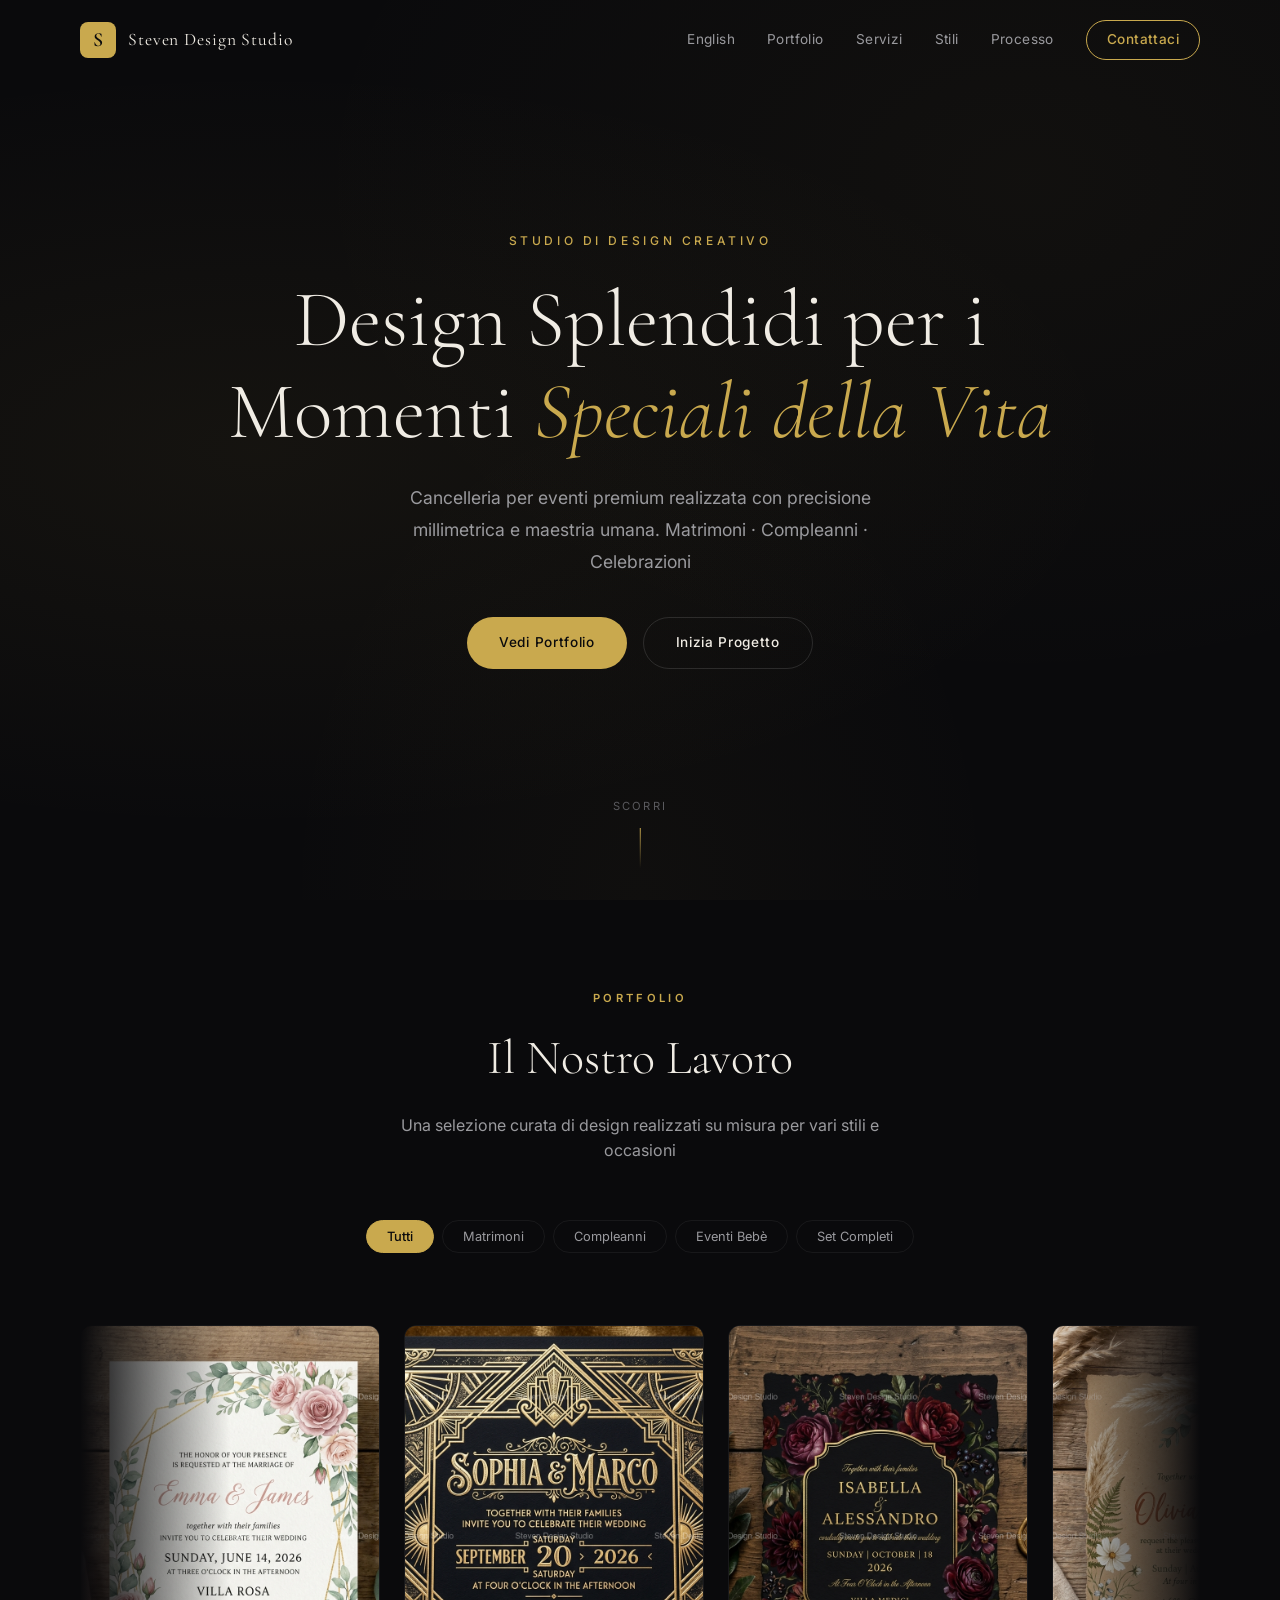
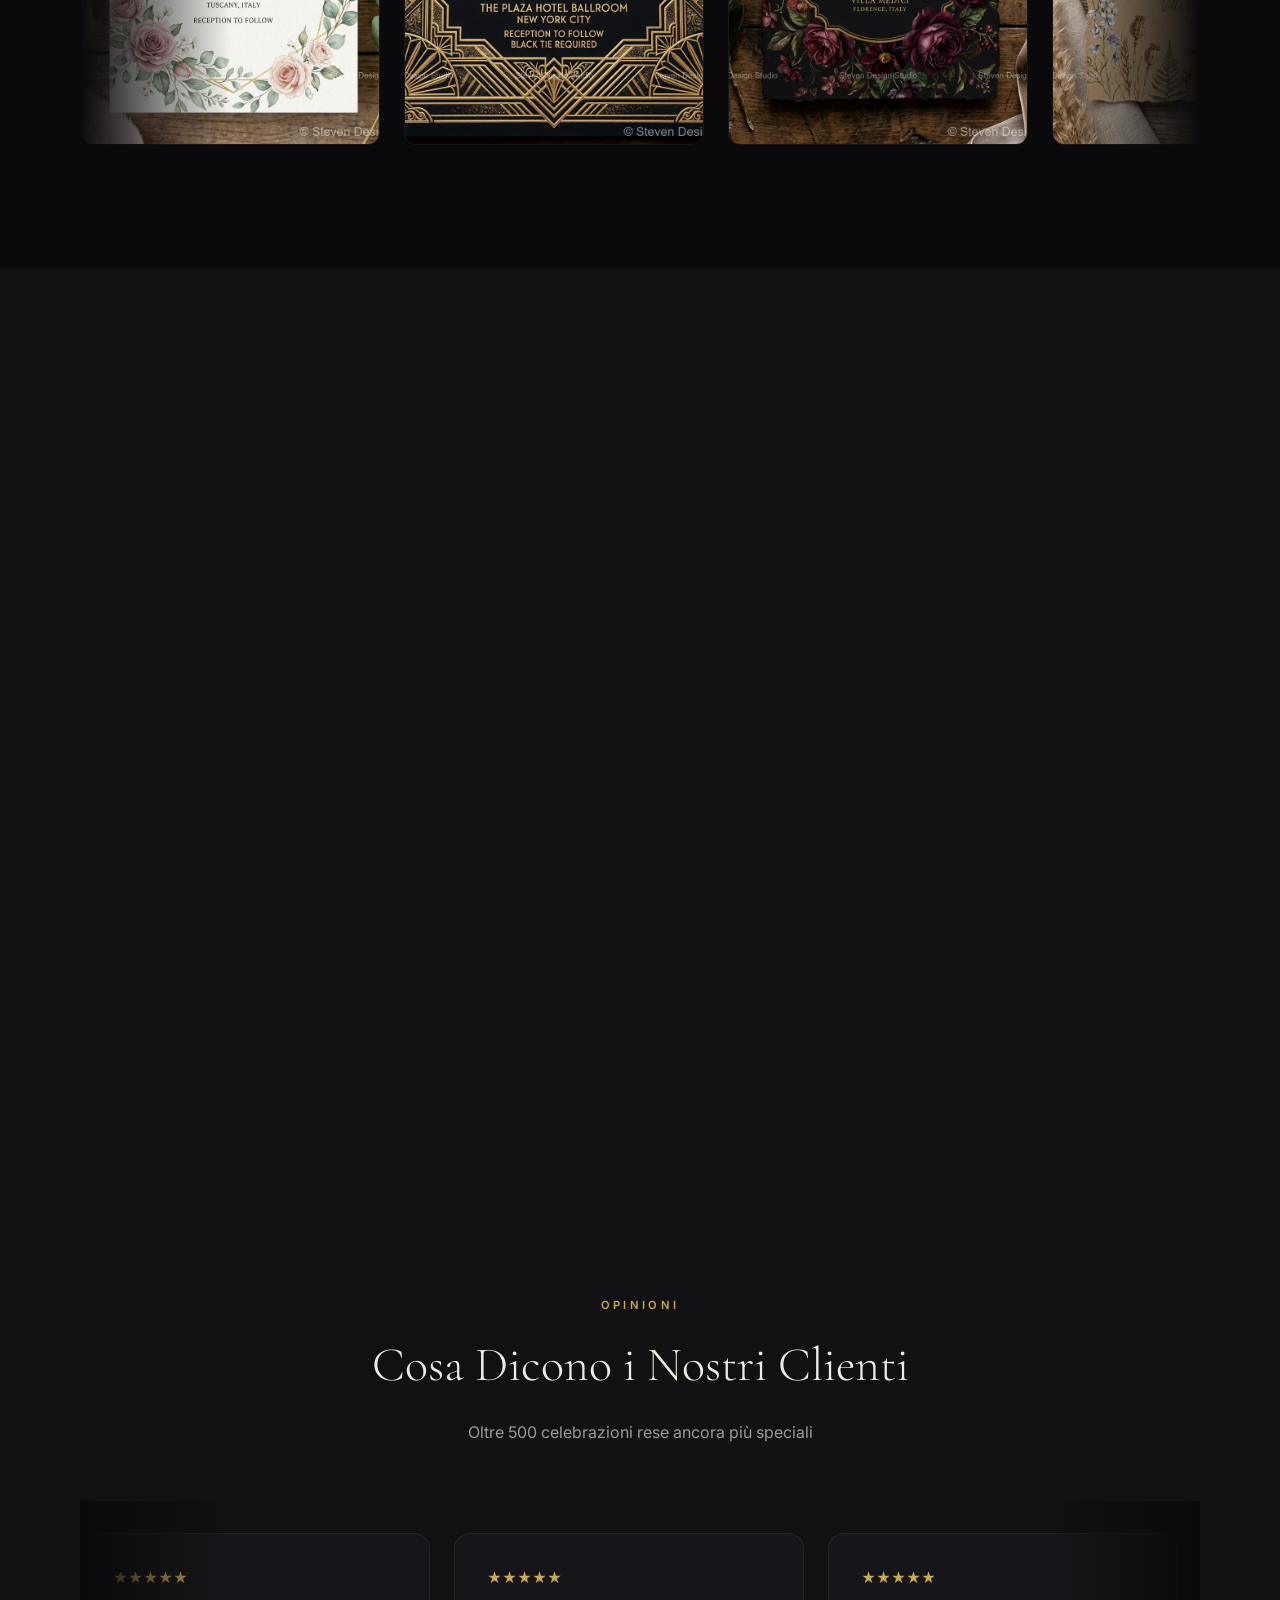
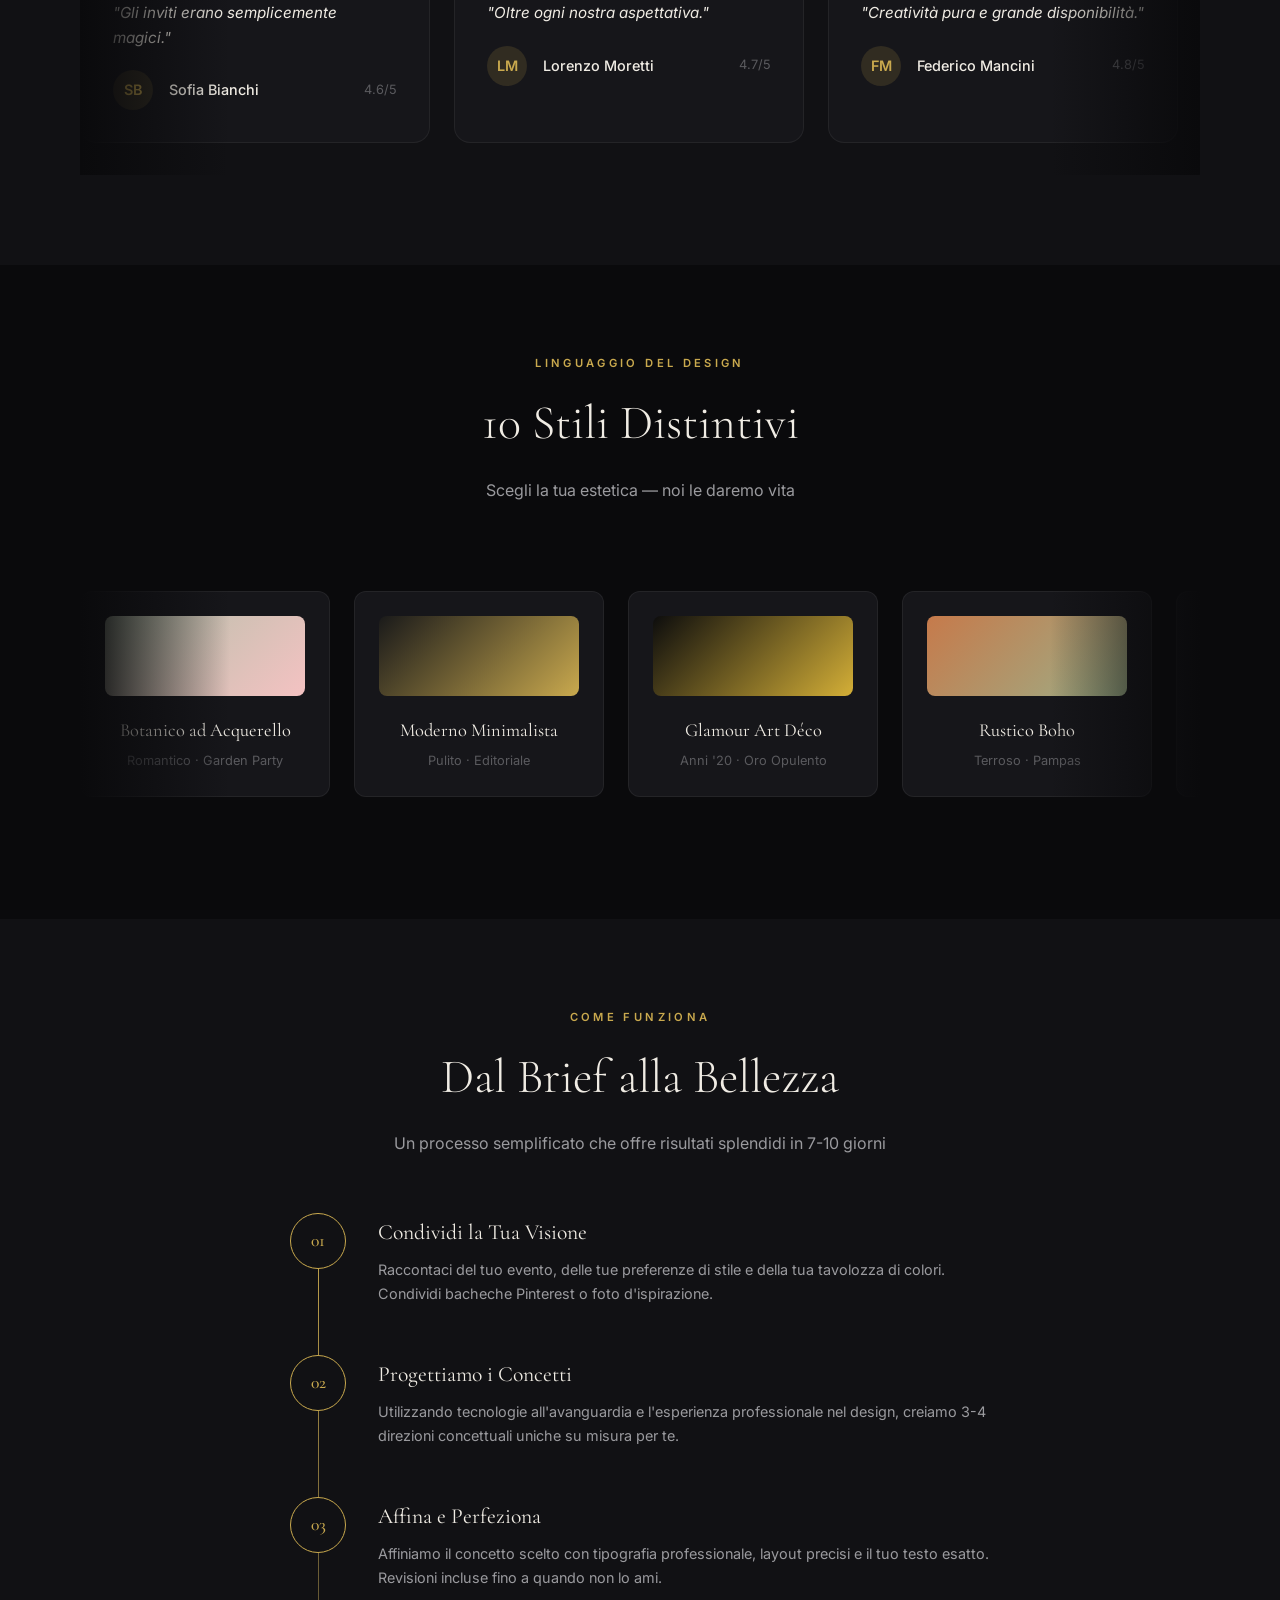
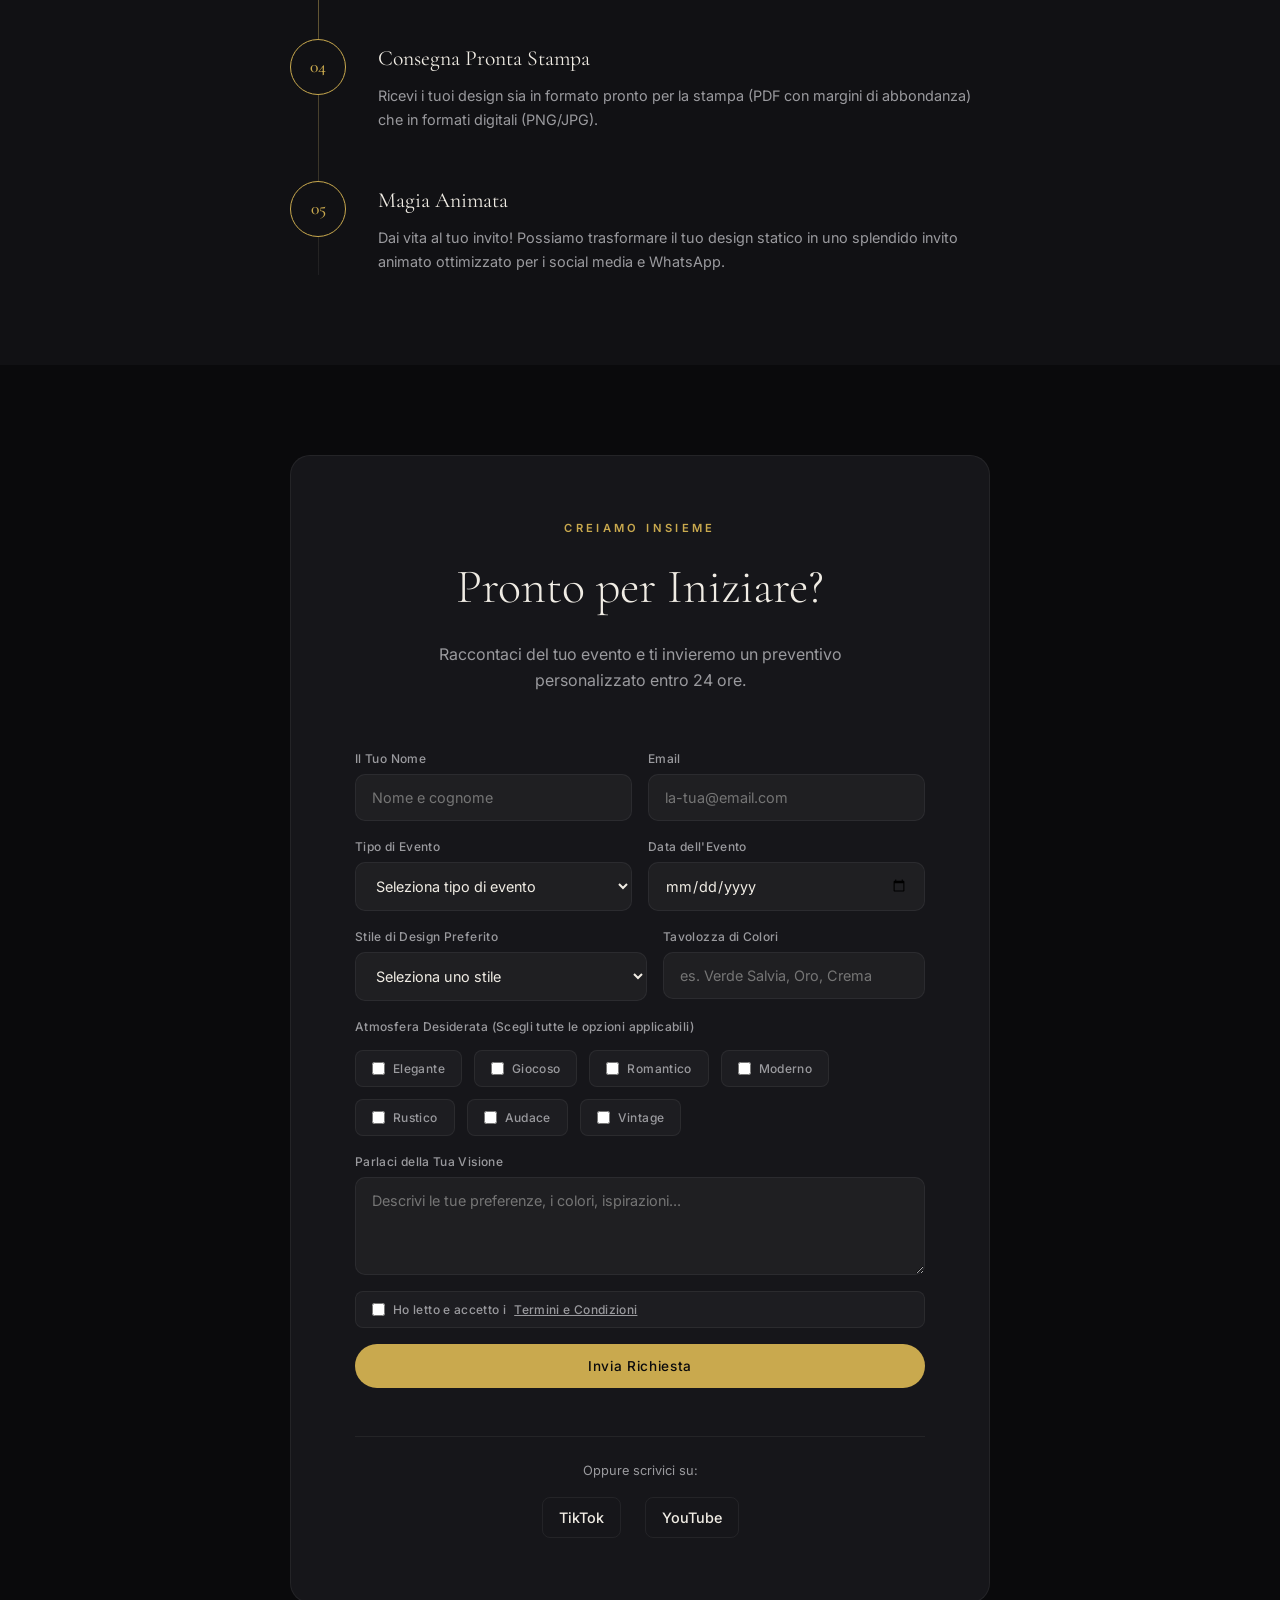
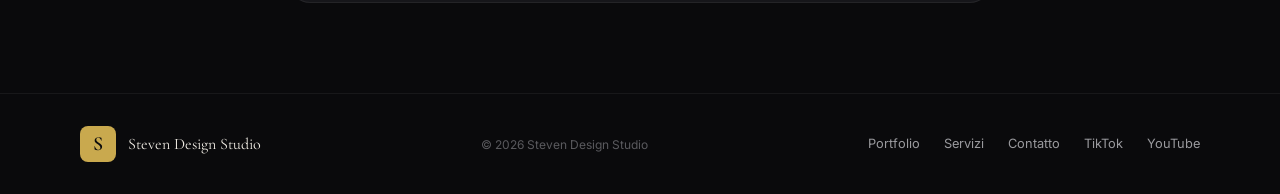
==== commit e9334b3e: "Restore all portfolio items and design styles to the sliding panes" ====
--- a/index.html
+++ b/index.html
@@ -85,7 +85,7 @@
             <!-- Portfolio Sliding Pane -->
             <div class="sliding-pane portfolio-sliding" data-animate="fade-up">
                 <div class="sliding-track" id="portfolioTrack">
-                    <!-- Original Items -->
+                    <!-- Set 1: All Items -->
                     <div class="portfolio-item" data-category="wedding">
                         <div class="portfolio-image">
                             <img src="01_wedding_botanical.png" alt="Invito Matrimonio Botanico" loading="lazy">
@@ -136,6 +136,46 @@
                             </div>
                         </div>
                     </div>
+                    <div class="portfolio-item" data-category="wedding">
+                        <div class="portfolio-image">
+                            <img src="09_wedding_coastal.png" alt="Invito Matrimonio Mediterraneo Costiero" loading="lazy">
+                            <div class="portfolio-overlay">
+                                <span class="portfolio-tag">Matrimonio</span>
+                                <h3>Mediterraneo Costiero</h3>
+                                <p>Limoni e olive · Ispirato alla Costiera Amalfitana</p>
+                            </div>
+                        </div>
+                    </div>
+                    <div class="portfolio-item" data-category="suite">
+                        <div class="portfolio-image">
+                            <img src="10_wedding_suite_rsvp.png" alt="Cartolina RSVP" loading="lazy">
+                            <div class="portfolio-overlay">
+                                <span class="portfolio-tag">Set</span>
+                                <h3>Cartolina RSVP</h3>
+                                <p>Set botanico · Design coordinato</p>
+                            </div>
+                        </div>
+                    </div>
+                    <div class="portfolio-item" data-category="suite">
+                        <div class="portfolio-image">
+                            <img src="11_wedding_suite_menu.png" alt="Menù Matrimonio" loading="lazy">
+                            <div class="portfolio-overlay">
+                                <span class="portfolio-tag">Set</span>
+                                <h3>Menù Matrimonio</h3>
+                                <p>Set botanico · Layout elegante</p>
+                            </div>
+                        </div>
+                    </div>
+                    <div class="portfolio-item" data-category="suite">
+                        <div class="portfolio-image">
+                            <img src="12_wedding_suite_thankyou.png" alt="Biglietto Ringraziamento" loading="lazy">
+                            <div class="portfolio-overlay">
+                                <span class="portfolio-tag">Set</span>
+                                <h3>Biglietto Ringraziamento</h3>
+                                <p>Set botanico · Corona coordinata</p>
+                            </div>
+                        </div>
+                    </div>
                     <div class="portfolio-item" data-category="birthday">
                         <div class="portfolio-image">
                             <img src="03_birthday_kids_safari.png" alt="Invito Compleanno Safari" loading="lazy">
@@ -146,37 +186,62 @@
                             </div>
                         </div>
                     </div>
-                    <!-- Duplicate Items for Loop -->
-                    <div class="portfolio-item" data-category="wedding">
-                        <div class="portfolio-image">
-                            <img src="01_wedding_botanical.png" alt="Invito Matrimonio Botanico" loading="lazy">
-                        </div>
-                    </div>
-                    <div class="portfolio-item" data-category="wedding">
-                        <div class="portfolio-image">
-                            <img src="02_wedding_art_deco.png" alt="Invito Matrimonio Art Deco" loading="lazy">
-                        </div>
-                    </div>
-                    <div class="portfolio-item" data-category="wedding">
-                        <div class="portfolio-image">
-                            <img src="06_wedding_dark_luxury.png" alt="Invito Matrimonio Lusso Oscuro" loading="lazy">
-                        </div>
-                    </div>
-                    <div class="portfolio-item" data-category="wedding">
-                        <div class="portfolio-image">
-                            <img src="07_wedding_boho_rustic.png" alt="Invito Matrimonio Boho Rustic" loading="lazy">
-                        </div>
-                    </div>
-                    <div class="portfolio-item" data-category="wedding">
-                        <div class="portfolio-image">
-                            <img src="08_wedding_minimalist.png" alt="Invito Matrimonio Moderno Minimalista" loading="lazy">
-                        </div>
-                    </div>
                     <div class="portfolio-item" data-category="birthday">
                         <div class="portfolio-image">
-                            <img src="03_birthday_kids_safari.png" alt="Invito Compleanno Safari" loading="lazy">
-                        </div>
-                    </div>
+                            <img src="13_birthday_teen_neon.png" alt="Invito Compleanno Neon" loading="lazy">
+                            <div class="portfolio-overlay">
+                                <span class="portfolio-tag">Compleanno</span>
+                                <h3>Festa Neon</h3>
+                                <p>Effetto neon · Estetica Gen Z</p>
+                            </div>
+                        </div>
+                    </div>
+                    <div class="portfolio-item" data-category="birthday">
+                        <div class="portfolio-image">
+                            <img src="04_birthday_adult_50th.png" alt="Invito 50° Compleanno" loading="lazy">
+                            <div class="portfolio-overlay">
+                                <span class="portfolio-tag">Compleanno</span>
+                                <h3>50° Traguardo</h3>
+                                <p>Elegante nero e oro</p>
+                            </div>
+                        </div>
+                    </div>
+                    <div class="portfolio-item" data-category="baby">
+                        <div class="portfolio-image">
+                            <img src="05_baby_shower.png" alt="Invito Baby Shower" loading="lazy">
+                            <div class="portfolio-overlay">
+                                <span class="portfolio-tag">Bebè</span>
+                                <h3>Baby Shower</h3>
+                                <p>Animali acquerello pastello</p>
+                            </div>
+                        </div>
+                    </div>
+                    <div class="portfolio-item" data-category="baby">
+                        <div class="portfolio-image">
+                            <img src="14_gender_reveal.png" alt="Invito Gender Reveal" loading="lazy">
+                            <div class="portfolio-overlay">
+                                <span class="portfolio-tag">Bebè</span>
+                                <h3>Gender Reveal</h3>
+                                <p>Maschietto o Femminuccia?</p>
+                            </div>
+                        </div>
+                    </div>
+
+                    <!-- Set 2: Duplicates for infinite scroll -->
+                    <div class="portfolio-item" data-category="wedding"><div class="portfolio-image"><img src="01_wedding_botanical.png" alt=""></div></div>
+                    <div class="portfolio-item" data-category="wedding"><div class="portfolio-image"><img src="02_wedding_art_deco.png" alt=""></div></div>
+                    <div class="portfolio-item" data-category="wedding"><div class="portfolio-image"><img src="06_wedding_dark_luxury.png" alt=""></div></div>
+                    <div class="portfolio-item" data-category="wedding"><div class="portfolio-image"><img src="07_wedding_boho_rustic.png" alt=""></div></div>
+                    <div class="portfolio-item" data-category="wedding"><div class="portfolio-image"><img src="08_wedding_minimalist.png" alt=""></div></div>
+                    <div class="portfolio-item" data-category="wedding"><div class="portfolio-image"><img src="09_wedding_coastal.png" alt=""></div></div>
+                    <div class="portfolio-item" data-category="suite"><div class="portfolio-image"><img src="10_wedding_suite_rsvp.png" alt=""></div></div>
+                    <div class="portfolio-item" data-category="suite"><div class="portfolio-image"><img src="11_wedding_suite_menu.png" alt=""></div></div>
+                    <div class="portfolio-item" data-category="suite"><div class="portfolio-image"><img src="12_wedding_suite_thankyou.png" alt=""></div></div>
+                    <div class="portfolio-item" data-category="birthday"><div class="portfolio-image"><img src="03_birthday_kids_safari.png" alt=""></div></div>
+                    <div class="portfolio-item" data-category="birthday"><div class="portfolio-image"><img src="13_birthday_teen_neon.png" alt=""></div></div>
+                    <div class="portfolio-item" data-category="birthday"><div class="portfolio-image"><img src="04_birthday_adult_50th.png" alt=""></div></div>
+                    <div class="portfolio-item" data-category="baby"><div class="portfolio-image"><img src="05_baby_shower.png" alt=""></div></div>
+                    <div class="portfolio-item" data-category="baby"><div class="portfolio-image"><img src="14_gender_reveal.png" alt=""></div></div>
                 </div>
             </div>
         </div>
@@ -254,53 +319,63 @@
             </div>
             <div class="sliding-pane styles-sliding" data-animate="fade-up">
                 <div class="sliding-track">
-                    <!-- Original Styles -->
+                    <!-- Original Styles (All 10) -->
                     <div class="style-card" style="--accent: #B2BFA8">
                         <div class="style-swatch" style="background: linear-gradient(135deg, #B2BFA8, #F4C2C2)"></div>
                         <h3>Botanico ad Acquerello</h3>
-                        <p>Romantico · Organico · Garden Party</p>
+                        <p>Romantico · Garden Party</p>
                     </div>
                     <div class="style-card" style="--accent: #1A1A1A">
                         <div class="style-swatch" style="background: linear-gradient(135deg, #1A1A1A, #C9A94E)"></div>
                         <h3>Moderno Minimalista</h3>
-                        <p>Pulito · Sofisticato · Editoriale</p>
+                        <p>Pulito · Editoriale</p>
                     </div>
                     <div class="style-card" style="--accent: #D4AF37">
                         <div class="style-swatch" style="background: linear-gradient(135deg, #0D0D0D, #D4AF37)"></div>
                         <h3>Glamour Art Déco</h3>
-                        <p>Anni '20 · Gatsby · Oro Opulento</p>
+                        <p>Anni '20 · Oro Opulento</p>
                     </div>
                     <div class="style-card" style="--accent: #C67A4B">
                         <div class="style-swatch" style="background: linear-gradient(135deg, #C67A4B, #9CAF88)"></div>
                         <h3>Rustico Boho</h3>
-                        <p>Terroso · Spirito Libero · Pampas</p>
+                        <p>Terroso · Pampas</p>
                     </div>
                     <div class="style-card" style="--accent: #722F37">
                         <div class="style-swatch" style="background: linear-gradient(135deg, #722F37, #0D0D0D)"></div>
                         <h3>Lusso Oscuro</h3>
-                        <p>Drammatico · Cupo · Fiammingo</p>
-                    </div>
-                    <!-- Duplicate for Loop -->
-                    <div class="style-card" style="--accent: #B2BFA8">
-                        <div class="style-swatch" style="background: linear-gradient(135deg, #B2BFA8, #F4C2C2)"></div>
-                        <h3>Botanico ad Acquerello</h3>
-                    </div>
-                    <div class="style-card" style="--accent: #1A1A1A">
-                        <div class="style-swatch" style="background: linear-gradient(135deg, #1A1A1A, #C9A94E)"></div>
-                        <h3>Moderno Minimalista</h3>
-                    </div>
-                    <div class="style-card" style="--accent: #D4AF37">
-                        <div class="style-swatch" style="background: linear-gradient(135deg, #0D0D0D, #D4AF37)"></div>
-                        <h3>Glamour Art Déco</h3>
-                    </div>
-                    <div class="style-card" style="--accent: #C67A4B">
-                        <div class="style-swatch" style="background: linear-gradient(135deg, #C67A4B, #9CAF88)"></div>
-                        <h3>Rustico Boho</h3>
-                    </div>
-                    <div class="style-card" style="--accent: #722F37">
-                        <div class="style-swatch" style="background: linear-gradient(135deg, #722F37, #0D0D0D)"></div>
-                        <h3>Lusso Oscuro</h3>
-                    </div>
+                        <p>Drammatico · Fiammingo</p>
+                    </div>
+                    <div class="style-card" style="--accent: #2E86AB">
+                        <div class="style-swatch" style="background: linear-gradient(135deg, #2E86AB, #FFD700)"></div>
+                        <h3>Mediterraneo Costiero</h3>
+                        <p>Limoni · Soleggiato</p>
+                    </div>
+                    <div class="style-card" style="--accent: #FF6B6B">
+                        <div class="style-swatch" style="background: linear-gradient(135deg, #FF6B6B, #FFD93D)"></div>
+                        <h3>Giocoso e Fantasioso</h3>
+                        <p>Divertente · Per Bambini</p>
+                    </div>
+                    <div class="style-card" style="--accent: #A5A5A5">
+                        <div class="style-swatch" style="background: linear-gradient(135deg, #A5A5A5, #333333)"></div>
+                        <h3>Industrial Chic</h3>
+                        <p>Grezzo · Urbano</p>
+                    </div>
+                    <div class="style-card" style="--accent: #F7E7CE">
+                        <div class="style-swatch" style="background: linear-gradient(135deg, #F7E7CE, #8B4513)"></div>
+                        <h3>Vintage Storybook</h3>
+                        <p>Nostalgico · Disegnato a mano</p>
+                    </div>
+                    <div class="style-card" style="--accent: #0B3D91">
+                        <div class="style-swatch" style="background: linear-gradient(135deg, #0B3D91, #FC3D21)"></div>
+                        <h3>Avventura Spaziale</h3>
+                        <p>Galattico · Futuristico</p>
+                    </div>
+                    <!-- Duplicate for loop -->
+                    <div class="style-card"><div class="style-swatch" style="background: #B2BFA8"></div><h3>Botanico</h3></div>
+                    <div class="style-card"><div class="style-swatch" style="background: #1A1A1A"></div><h3>Minimalista</h3></div>
+                    <div class="style-card"><div class="style-swatch" style="background: #D4AF37"></div><h3>Art Déco</h3></div>
+                    <div class="style-card"><div class="style-swatch" style="background: #C67A4B"></div><h3>Boho</h3></div>
+                    <div class="style-card"><div class="style-swatch" style="background: #722F37"></div><h3>Oscuro</h3></div>
                 </div>
             </div>
         </div>
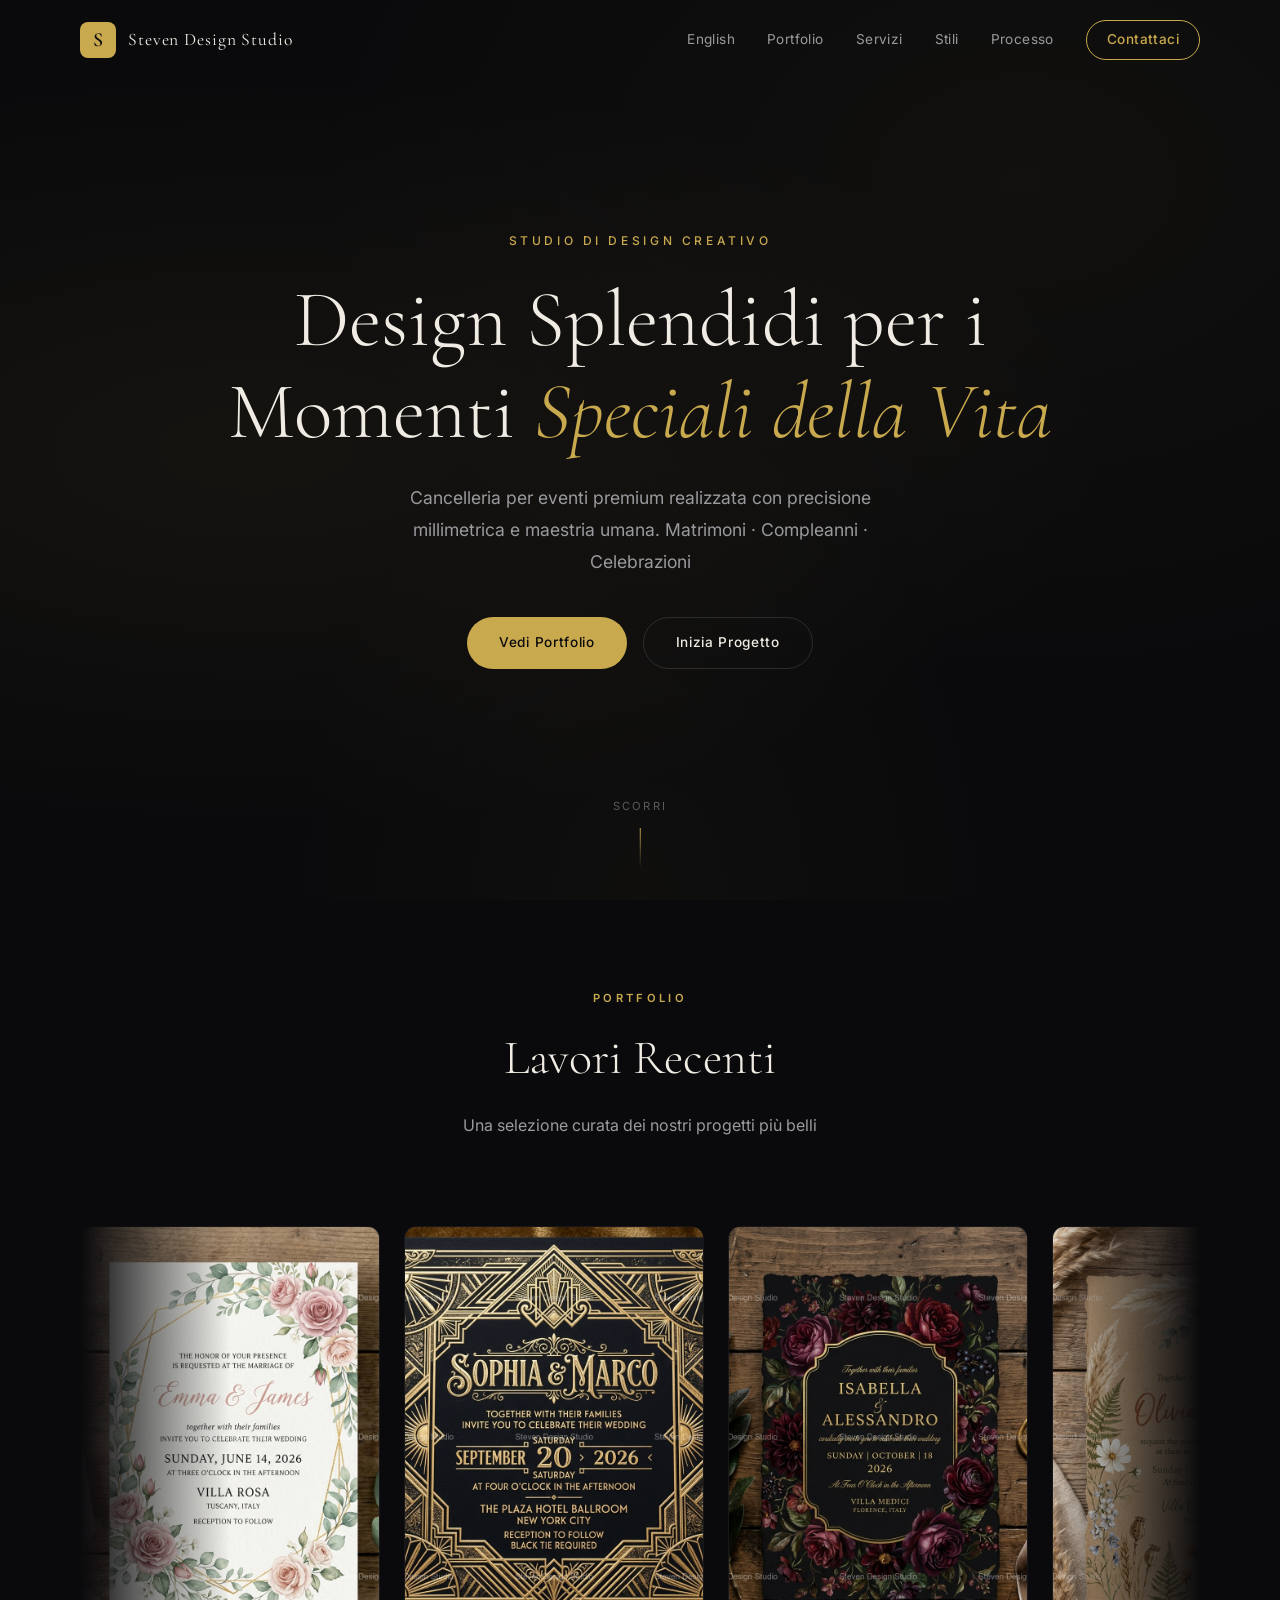
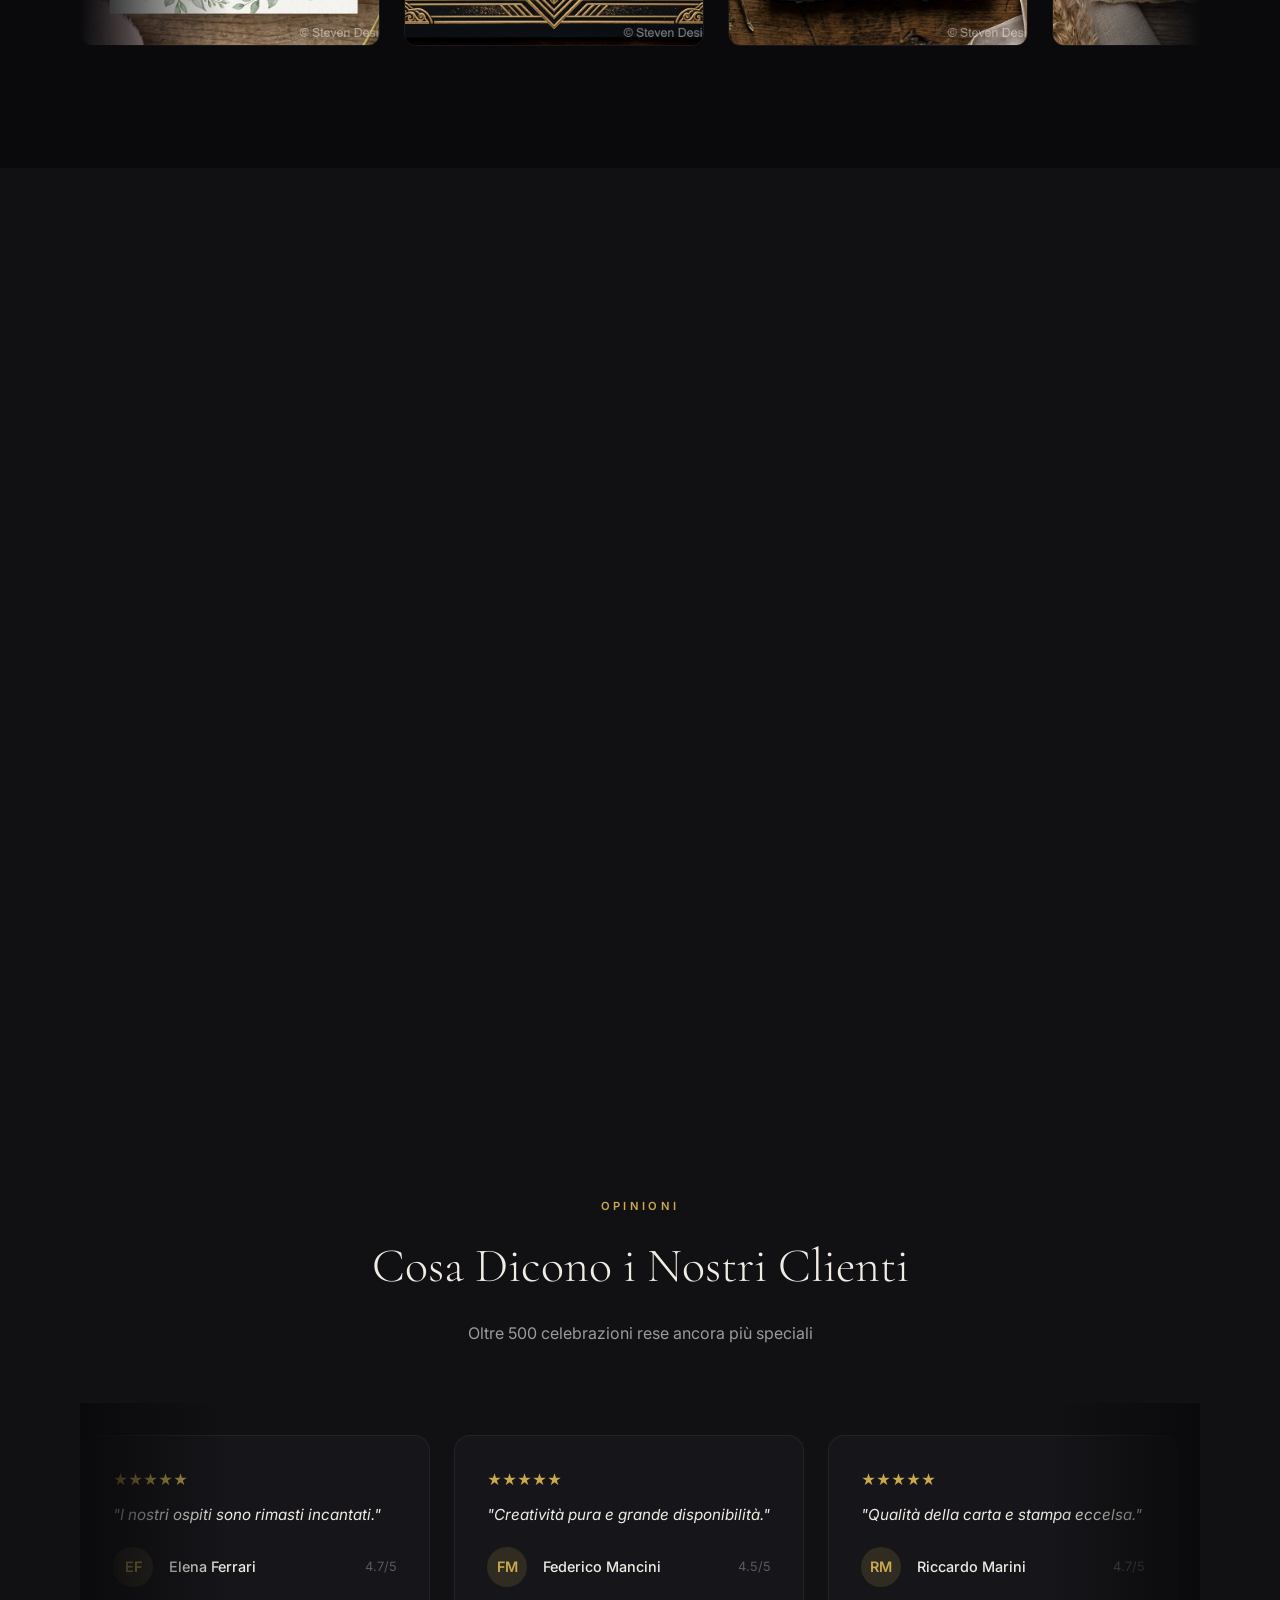
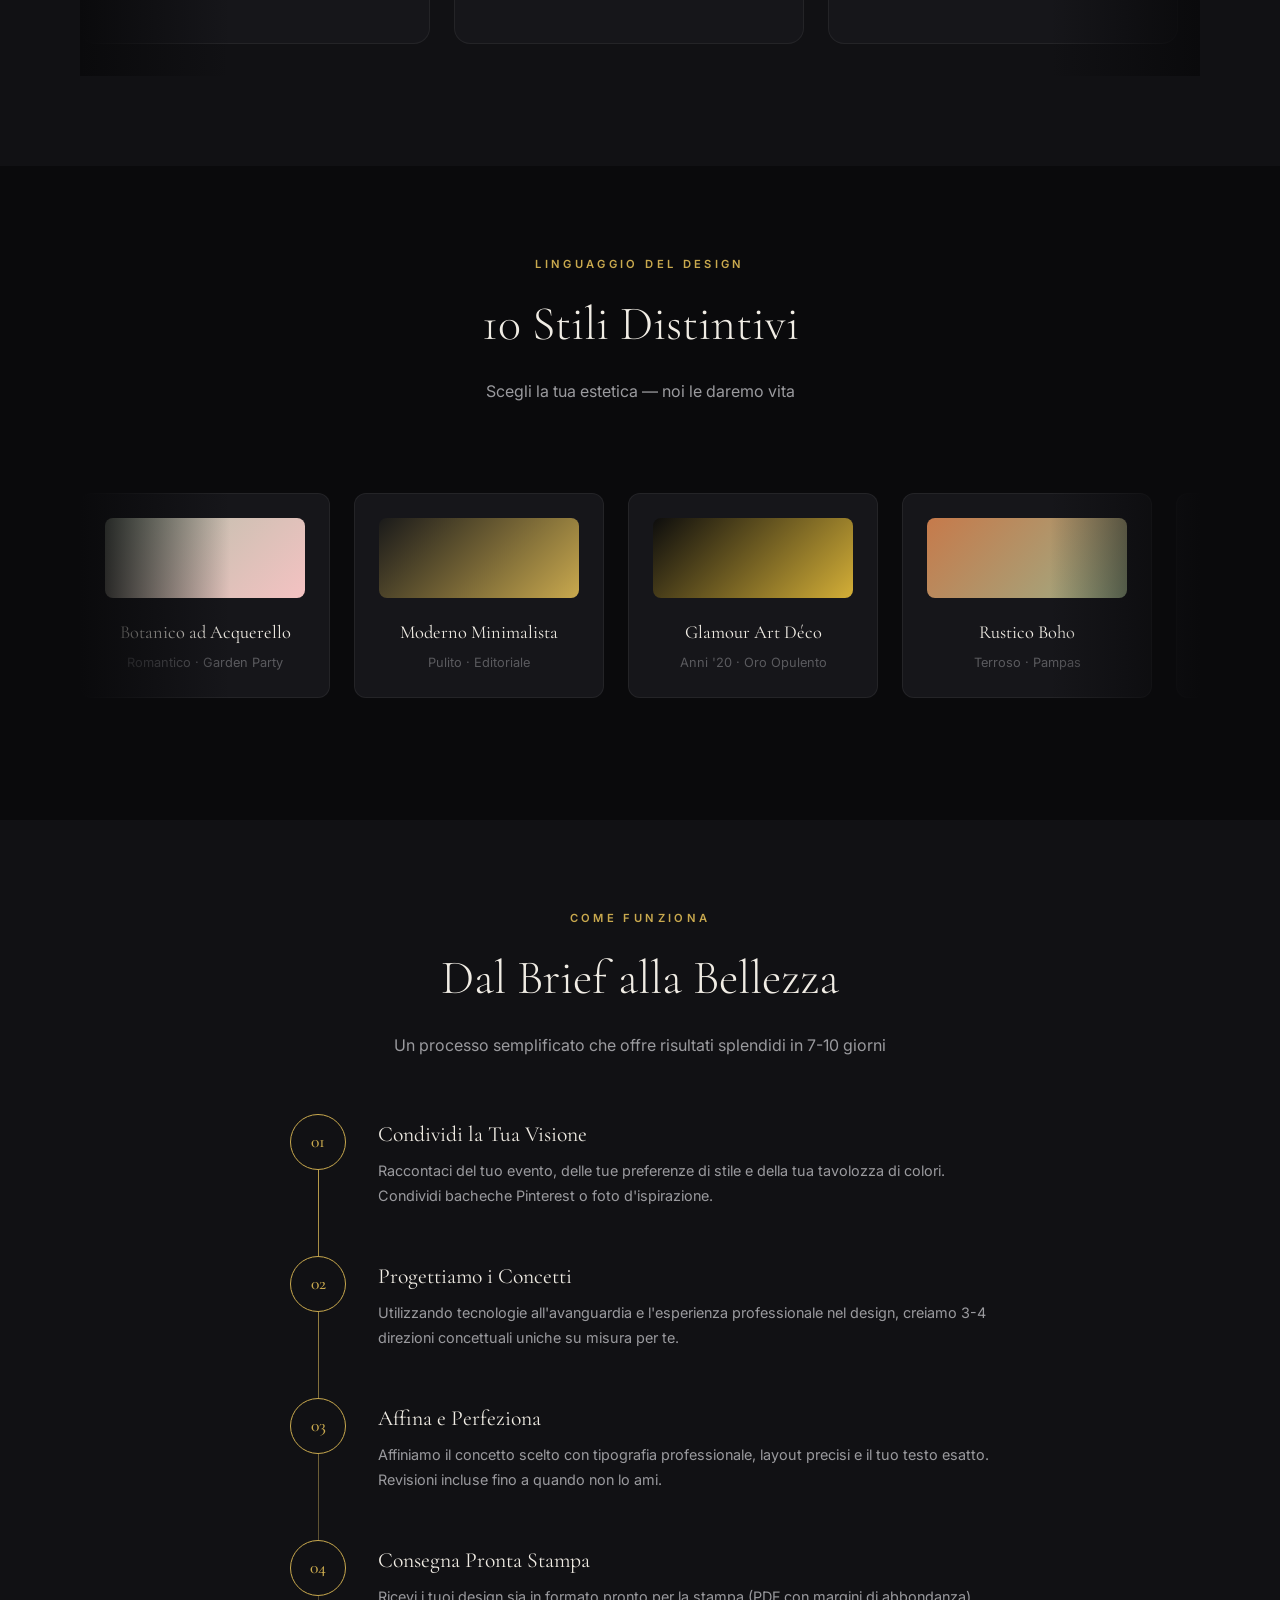
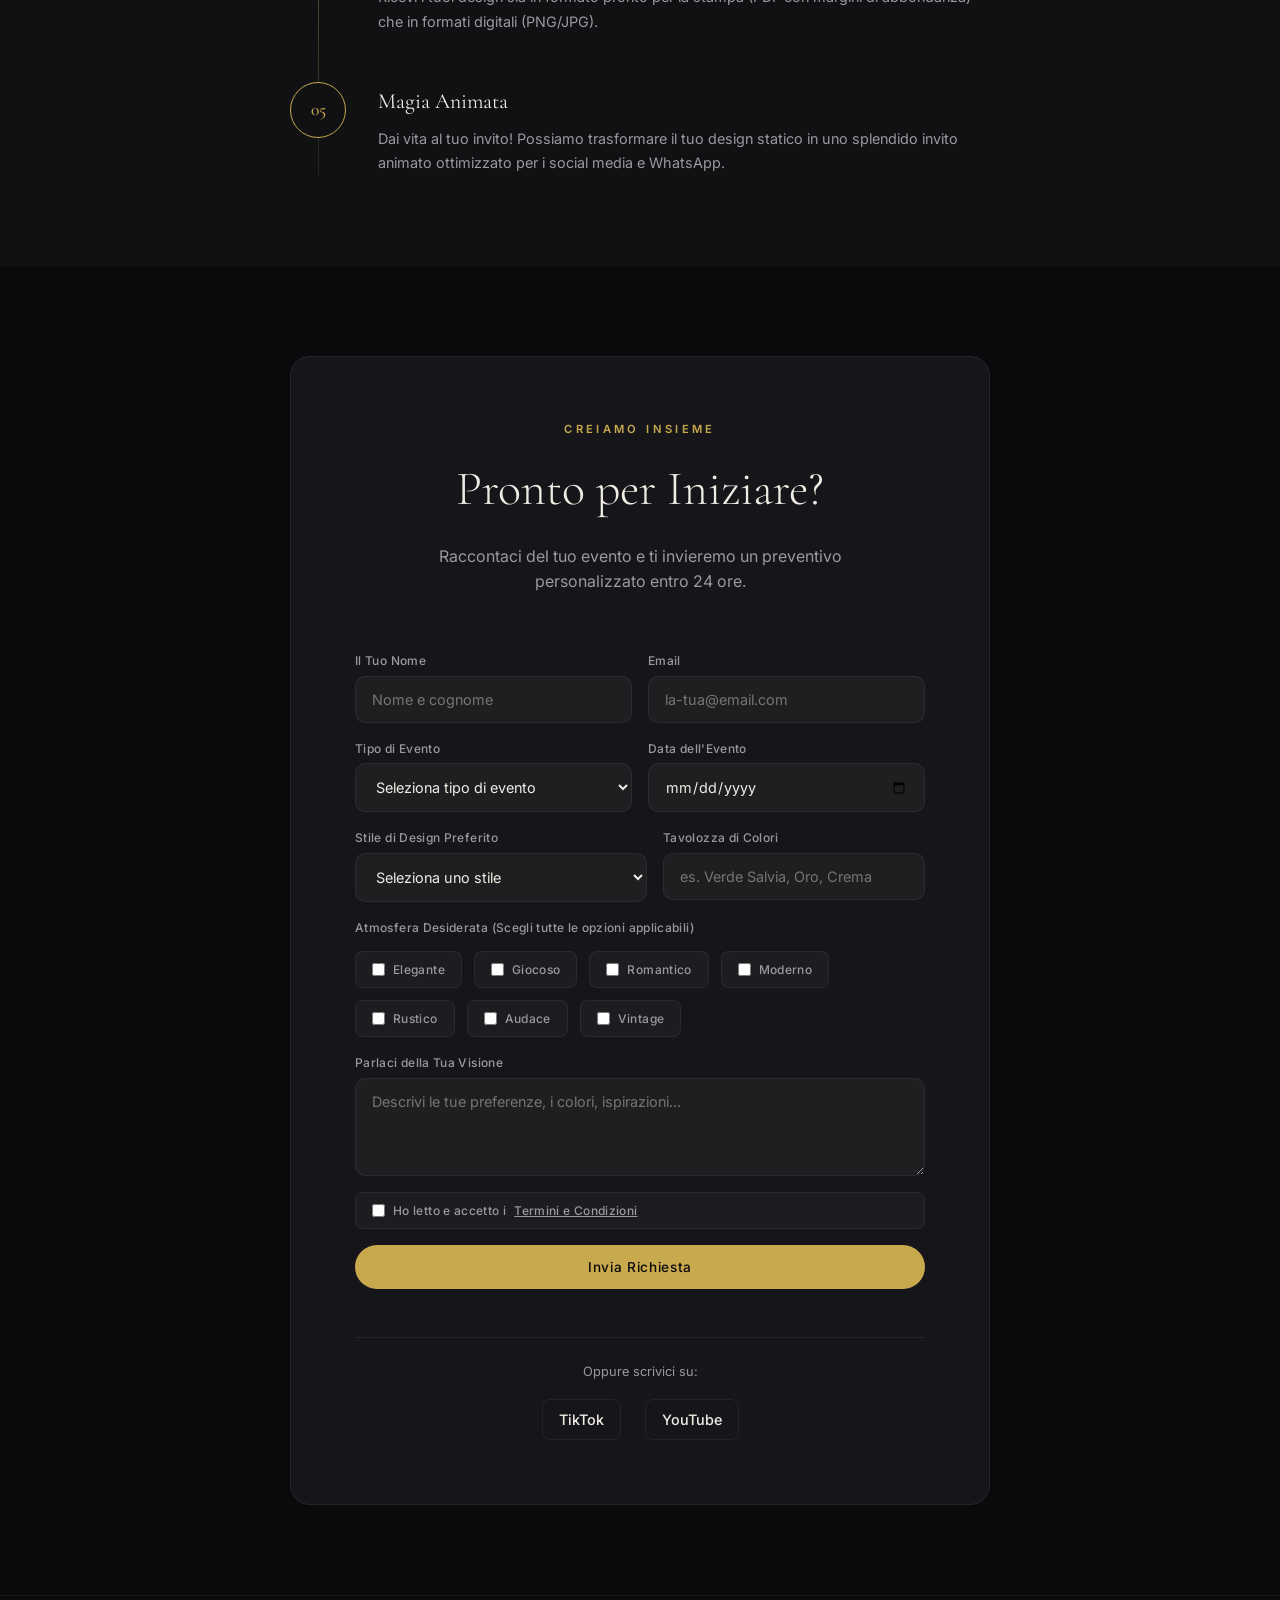
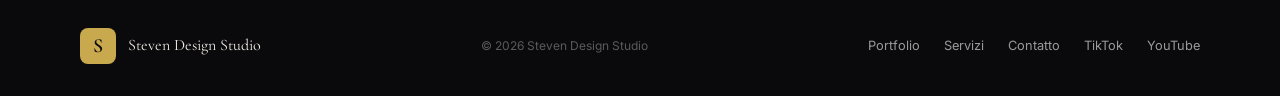
==== commit 527be023: "Restore missing content and remove redundant filters from sliding panes" ====
--- a/index.html
+++ b/index.html
@@ -69,17 +69,8 @@
         <div class="container">
             <div class="section-header" data-animate="fade-up">
                 <p class="section-label">Portfolio</p>
-                <h2 class="section-title">Il Nostro Lavoro</h2>
-                <p class="section-subtitle">Una selezione curata di design realizzati su misura per vari stili e occasioni</p>
-            </div>
-
-            <!-- Filter Tabs -->
-            <div class="filter-tabs" data-animate="fade-up">
-                <button class="filter-tab active" data-filter="all">Tutti</button>
-                <button class="filter-tab" data-filter="wedding">Matrimoni</button>
-                <button class="filter-tab" data-filter="birthday">Compleanni</button>
-                <button class="filter-tab" data-filter="baby">Eventi Bebè</button>
-                <button class="filter-tab" data-filter="suite">Set Completi</button>
+                <h2 class="section-title">Lavori Recenti</h2>
+                <p class="section-subtitle">Una selezione curata dei nostri progetti più belli</p>
             </div>
 
             <!-- Portfolio Sliding Pane -->
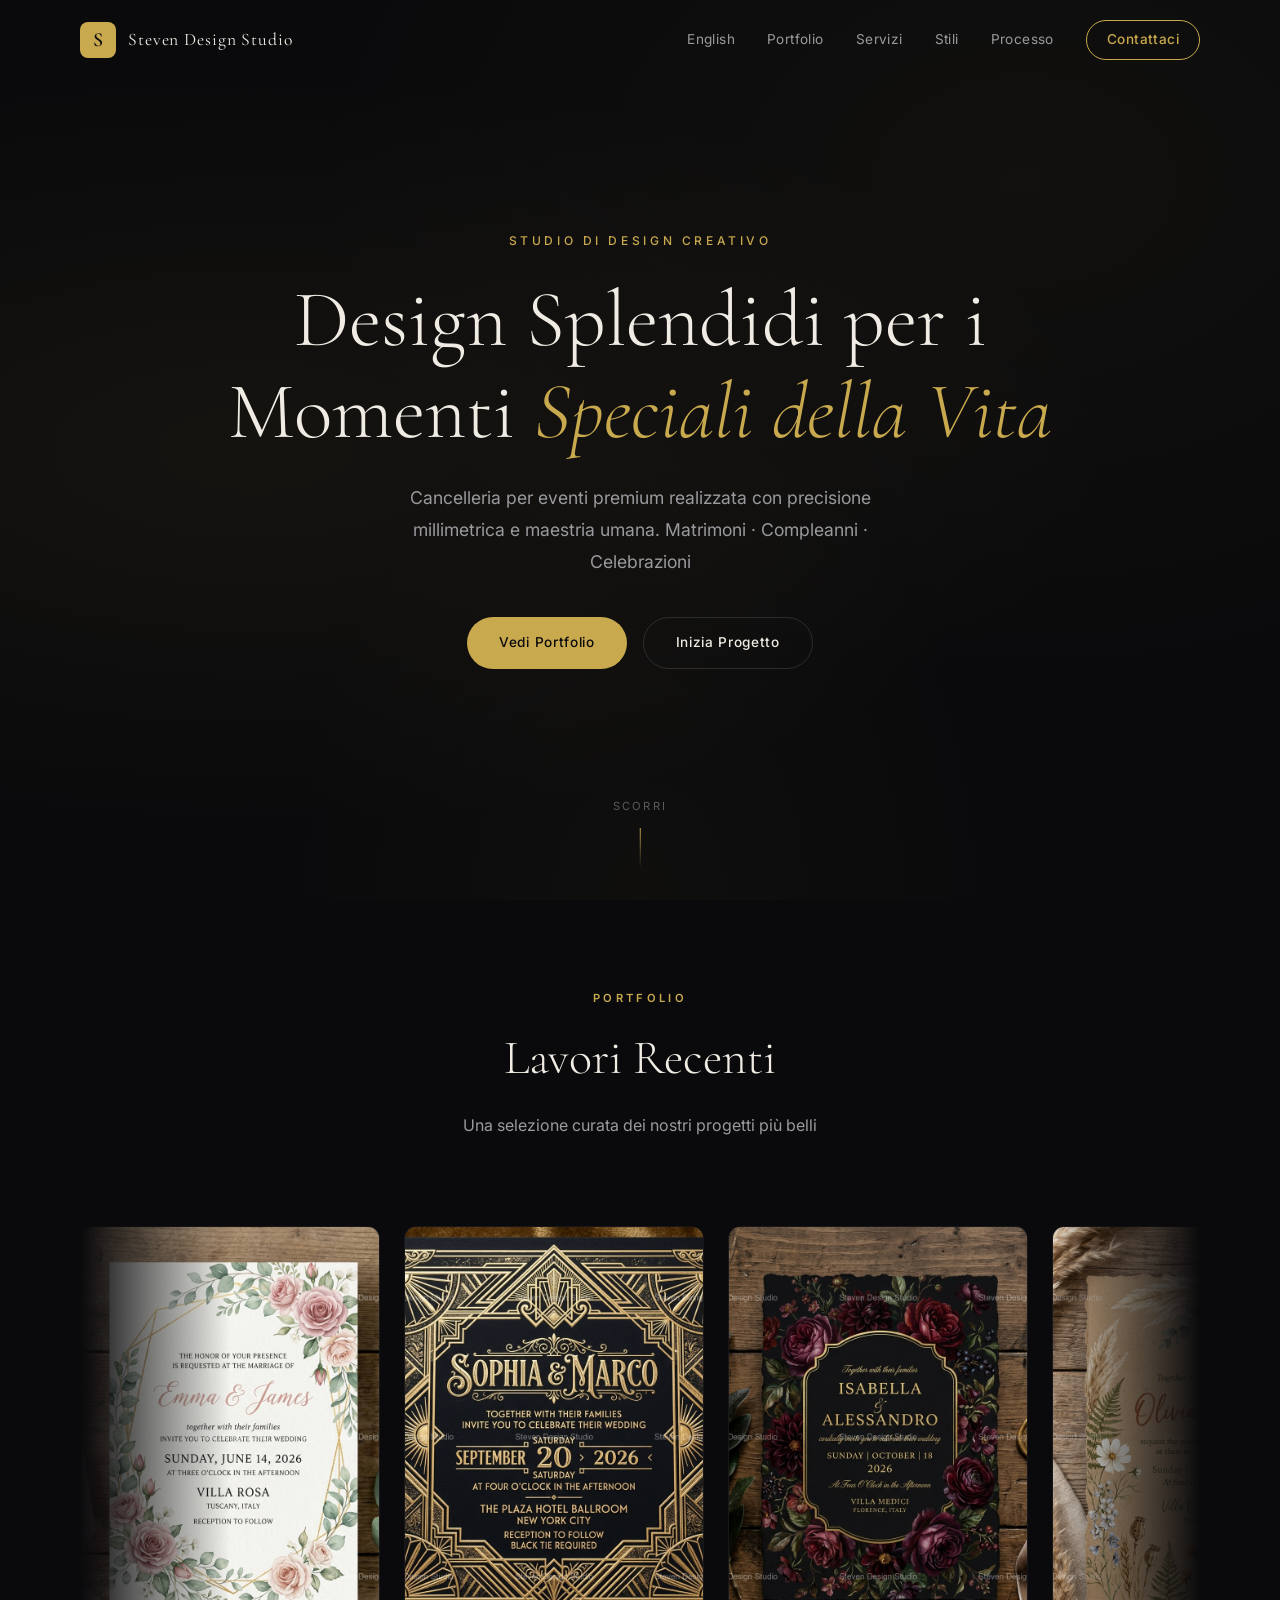
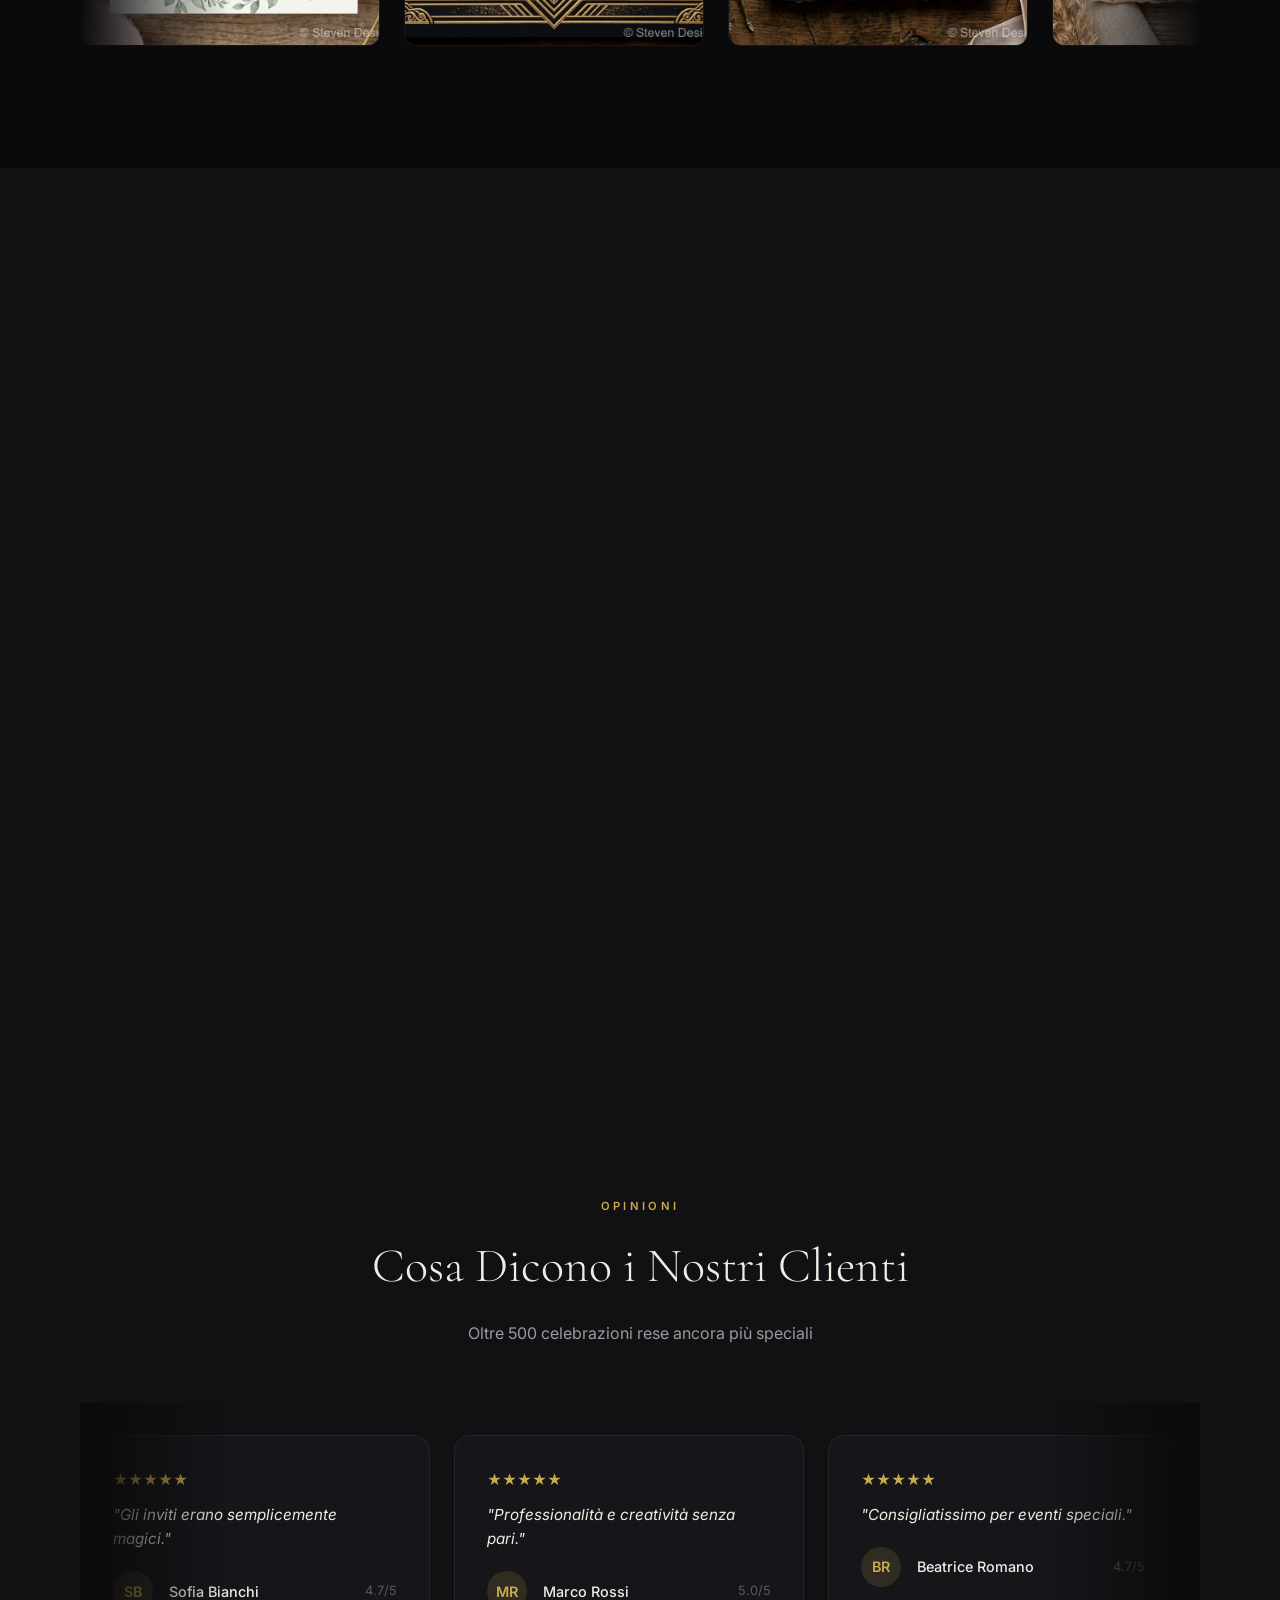
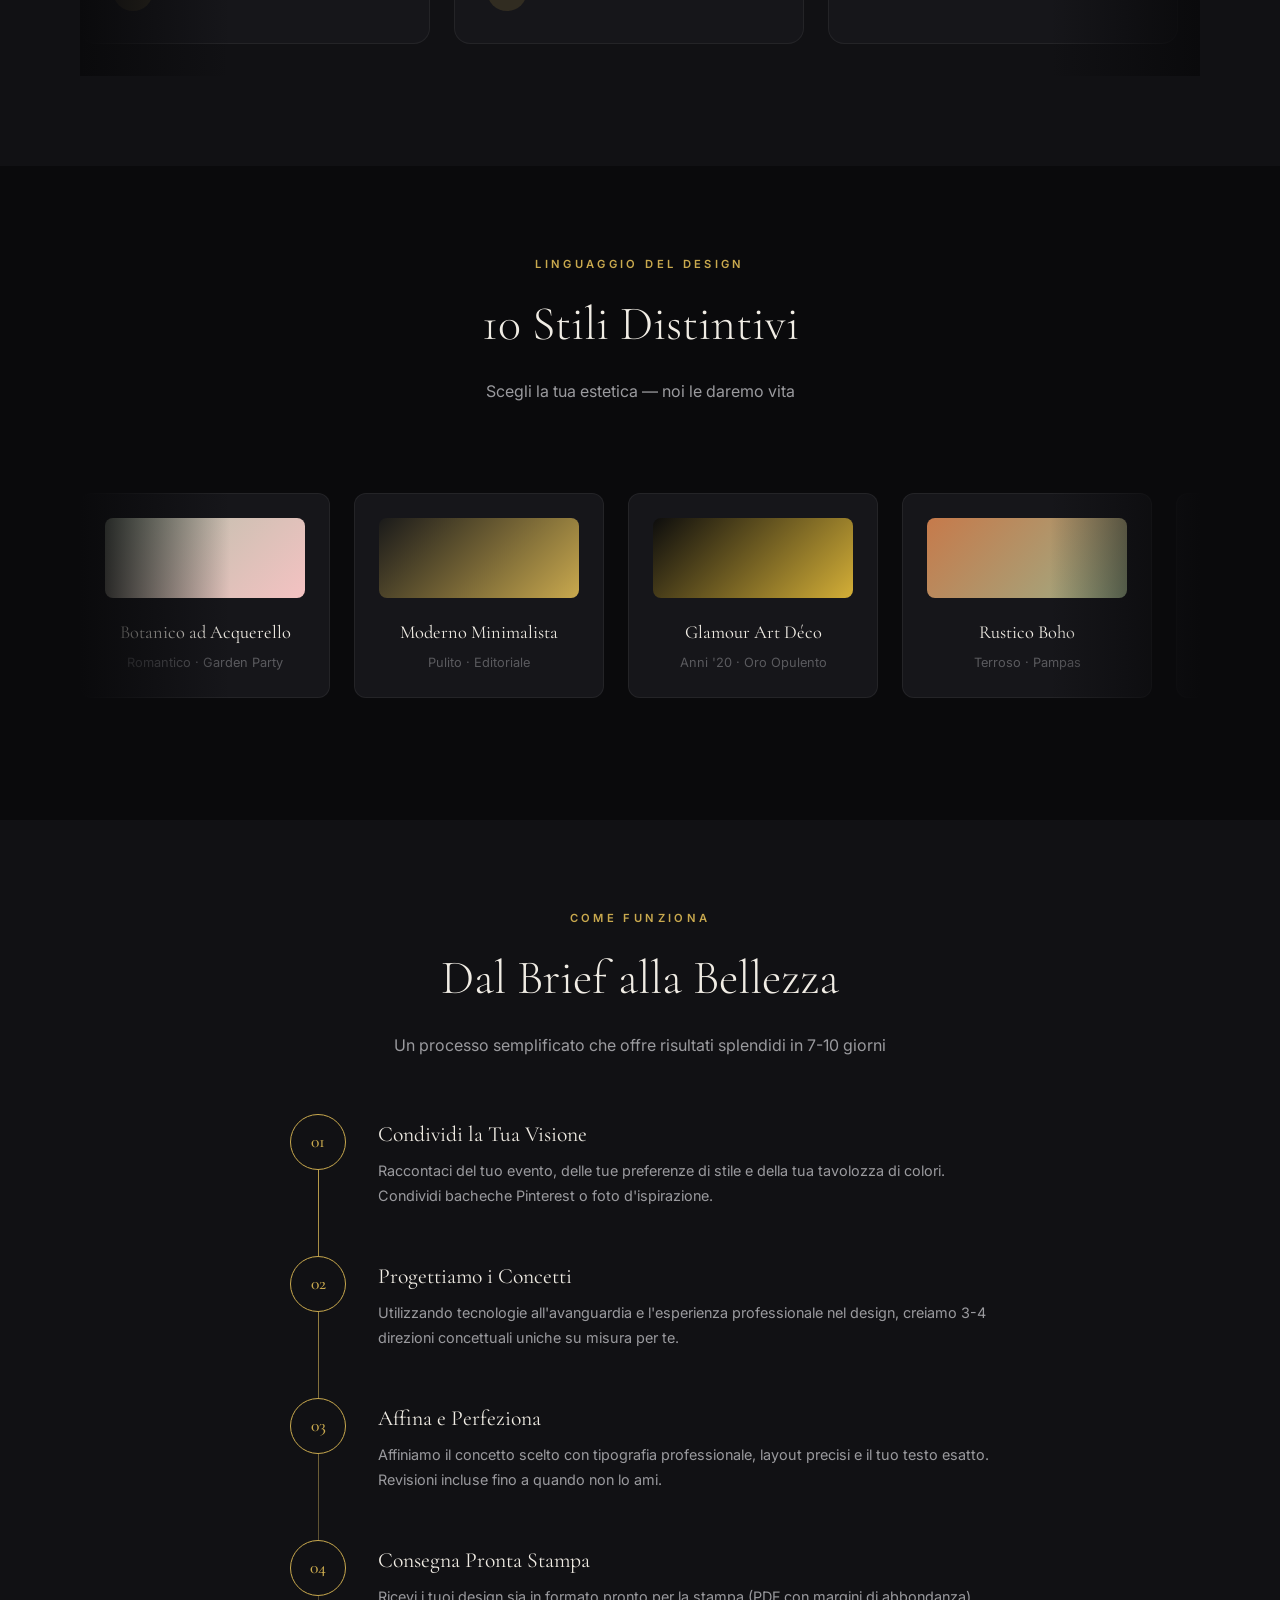
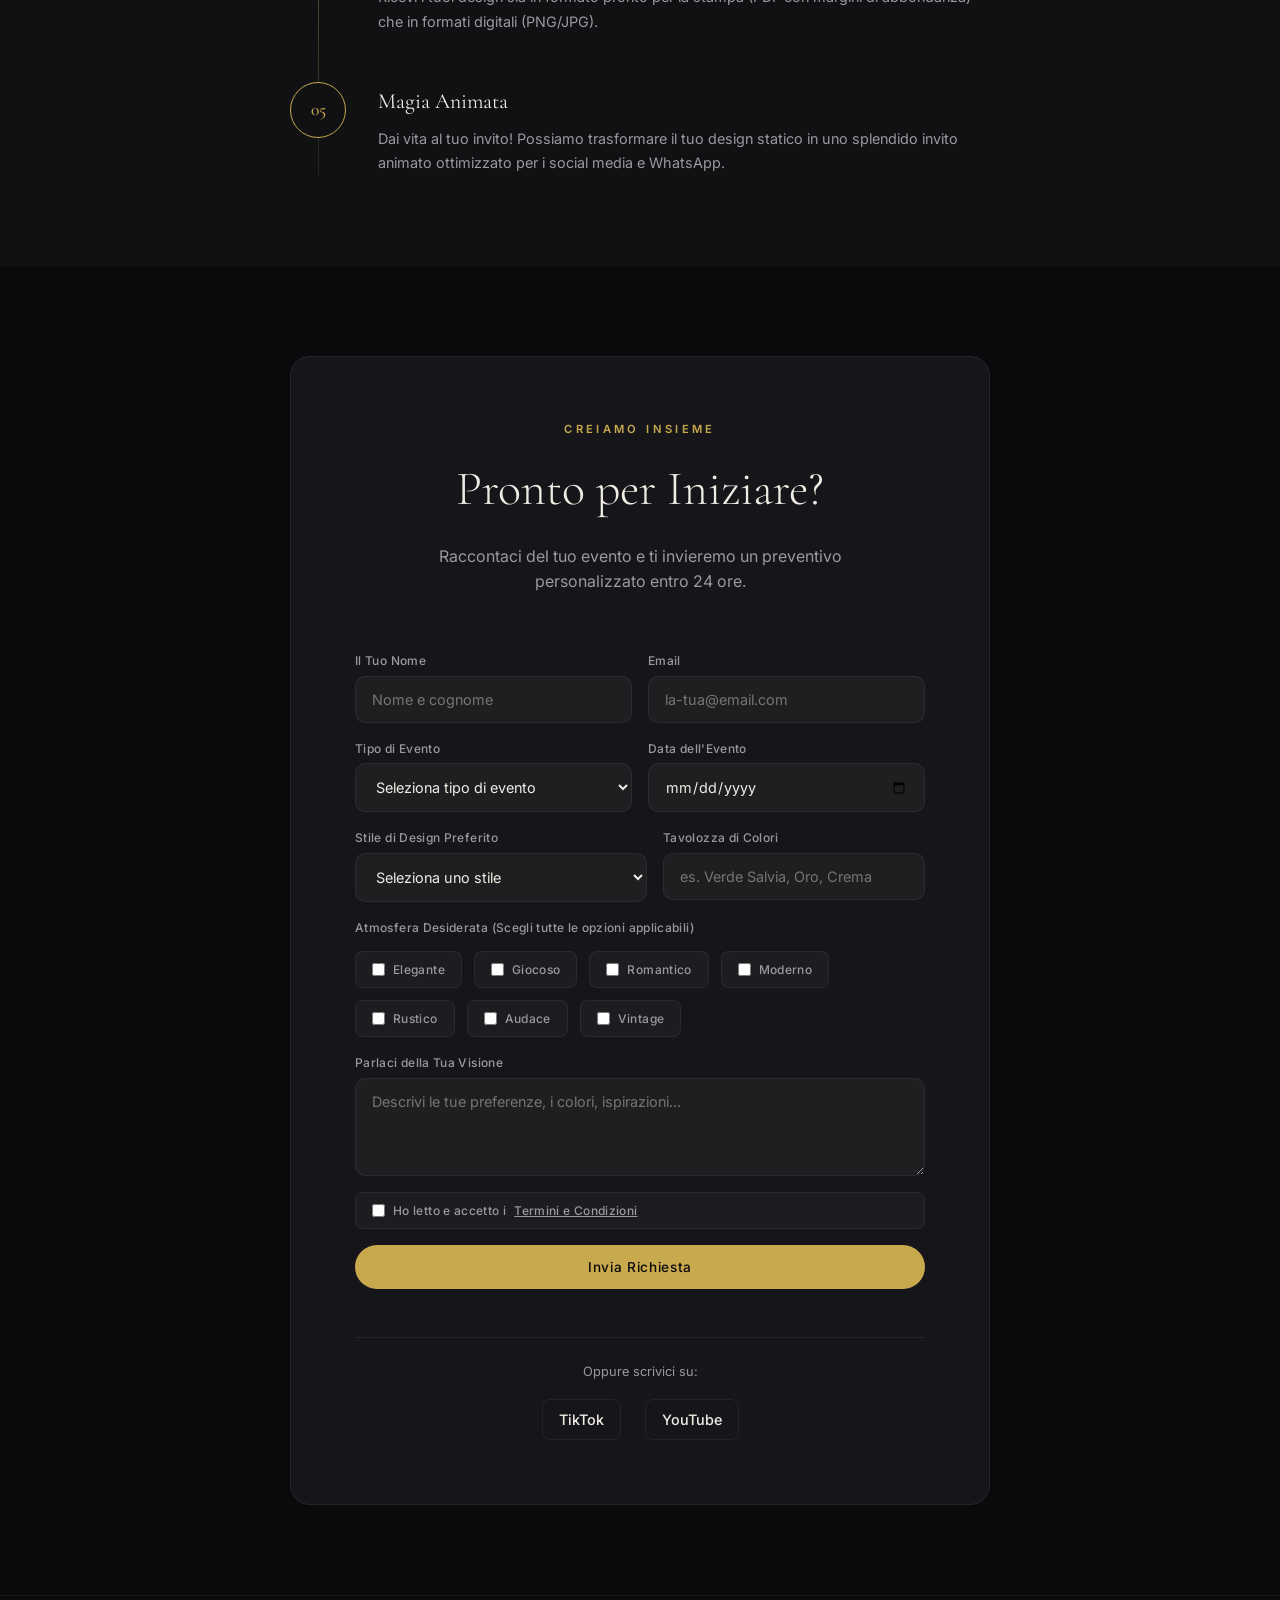
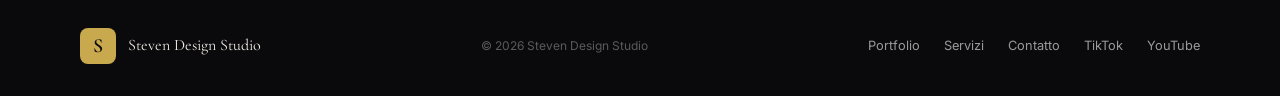
==== commit f0d5446d: "Fix interactivity for duplicate items in sliding tracks and restore full markup" ====
--- a/index.html
+++ b/index.html
@@ -218,21 +218,147 @@
                         </div>
                     </div>
 
-                    <!-- Set 2: Duplicates for infinite scroll -->
-                    <div class="portfolio-item" data-category="wedding"><div class="portfolio-image"><img src="01_wedding_botanical.png" alt=""></div></div>
-                    <div class="portfolio-item" data-category="wedding"><div class="portfolio-image"><img src="02_wedding_art_deco.png" alt=""></div></div>
-                    <div class="portfolio-item" data-category="wedding"><div class="portfolio-image"><img src="06_wedding_dark_luxury.png" alt=""></div></div>
-                    <div class="portfolio-item" data-category="wedding"><div class="portfolio-image"><img src="07_wedding_boho_rustic.png" alt=""></div></div>
-                    <div class="portfolio-item" data-category="wedding"><div class="portfolio-image"><img src="08_wedding_minimalist.png" alt=""></div></div>
-                    <div class="portfolio-item" data-category="wedding"><div class="portfolio-image"><img src="09_wedding_coastal.png" alt=""></div></div>
-                    <div class="portfolio-item" data-category="suite"><div class="portfolio-image"><img src="10_wedding_suite_rsvp.png" alt=""></div></div>
-                    <div class="portfolio-item" data-category="suite"><div class="portfolio-image"><img src="11_wedding_suite_menu.png" alt=""></div></div>
-                    <div class="portfolio-item" data-category="suite"><div class="portfolio-image"><img src="12_wedding_suite_thankyou.png" alt=""></div></div>
-                    <div class="portfolio-item" data-category="birthday"><div class="portfolio-image"><img src="03_birthday_kids_safari.png" alt=""></div></div>
-                    <div class="portfolio-item" data-category="birthday"><div class="portfolio-image"><img src="13_birthday_teen_neon.png" alt=""></div></div>
-                    <div class="portfolio-item" data-category="birthday"><div class="portfolio-image"><img src="04_birthday_adult_50th.png" alt=""></div></div>
-                    <div class="portfolio-item" data-category="baby"><div class="portfolio-image"><img src="05_baby_shower.png" alt=""></div></div>
-                    <div class="portfolio-item" data-category="baby"><div class="portfolio-image"><img src="14_gender_reveal.png" alt=""></div></div>
+                    <!-- Set 2: Full Duplicates for infinite scroll and interactivity -->
+                    <div class="portfolio-item" data-category="wedding">
+                        <div class="portfolio-image">
+                            <img src="01_wedding_botanical.png" alt="" loading="lazy">
+                            <div class="portfolio-overlay">
+                                <span class="portfolio-tag">Matrimonio</span>
+                                <h3>Botanico ad Acquerello</h3>
+                                <p>Verde salvia e rosa cipria · Eucalyptus e rose</p>
+                            </div>
+                        </div>
+                    </div>
+                    <div class="portfolio-item" data-category="wedding">
+                        <div class="portfolio-image">
+                            <img src="02_wedding_art_deco.png" alt="" loading="lazy">
+                            <div class="portfolio-overlay">
+                                <span class="portfolio-tag">Matrimonio</span>
+                                <h3>Glamour Art Déco</h3>
+                                <p>Oro su nero · Era Gatsby anni '20</p>
+                            </div>
+                        </div>
+                    </div>
+                    <div class="portfolio-item" data-category="wedding">
+                        <div class="portfolio-image">
+                            <img src="06_wedding_dark_luxury.png" alt="" loading="lazy">
+                            <div class="portfolio-overlay">
+                                <span class="portfolio-tag">Matrimonio</span>
+                                <h3>Lusso Oscuro</h3>
+                                <p>Fiori cupi · Stile pittorico fiammingo</p>
+                            </div>
+                        </div>
+                    </div>
+                    <div class="portfolio-item" data-category="wedding">
+                        <div class="portfolio-image">
+                            <img src="07_wedding_boho_rustic.png" alt="" loading="lazy">
+                            <div class="portfolio-overlay">
+                                <span class="portfolio-tag">Matrimonio</span>
+                                <h3>Rustico Boho</h3>
+                                <p>Erba pampas · Carta kraft · Terracotta</p>
+                            </div>
+                        </div>
+                    </div>
+                    <div class="portfolio-item" data-category="wedding">
+                        <div class="portfolio-image">
+                            <img src="08_wedding_minimalist.png" alt="" loading="lazy">
+                            <div class="portfolio-overlay">
+                                <span class="portfolio-tag">Matrimonio</span>
+                                <h3>Moderno Minimalista</h3>
+                                <p>Linee pulite · Accento oro · Editoriale</p>
+                            </div>
+                        </div>
+                    </div>
+                    <div class="portfolio-item" data-category="wedding">
+                        <div class="portfolio-image">
+                            <img src="09_wedding_coastal.png" alt="" loading="lazy">
+                            <div class="portfolio-overlay">
+                                <span class="portfolio-tag">Matrimonio</span>
+                                <h3>Mediterraneo Costiero</h3>
+                                <p>Limoni e olive · Ispirato alla Costiera Amalfitana</p>
+                            </div>
+                        </div>
+                    </div>
+                    <div class="portfolio-item" data-category="suite">
+                        <div class="portfolio-image">
+                            <img src="10_wedding_suite_rsvp.png" alt="" loading="lazy">
+                            <div class="portfolio-overlay">
+                                <span class="portfolio-tag">Set</span>
+                                <h3>Cartolina RSVP</h3>
+                                <p>Set botanico · Design coordinato</p>
+                            </div>
+                        </div>
+                    </div>
+                    <div class="portfolio-item" data-category="suite">
+                        <div class="portfolio-image">
+                            <img src="11_wedding_suite_menu.png" alt="" loading="lazy">
+                            <div class="portfolio-overlay">
+                                <span class="portfolio-tag">Set</span>
+                                <h3>Menù Matrimonio</h3>
+                                <p>Set botanico · Layout elegante</p>
+                            </div>
+                        </div>
+                    </div>
+                    <div class="portfolio-item" data-category="suite">
+                        <div class="portfolio-image">
+                            <img src="12_wedding_suite_thankyou.png" alt="" loading="lazy">
+                            <div class="portfolio-overlay">
+                                <span class="portfolio-tag">Set</span>
+                                <h3>Biglietto Ringraziamento</h3>
+                                <p>Set botanico · Corona coordinata</p>
+                            </div>
+                        </div>
+                    </div>
+                    <div class="portfolio-item" data-category="birthday">
+                        <div class="portfolio-image">
+                            <img src="03_birthday_kids_safari.png" alt="" loading="lazy">
+                            <div class="portfolio-overlay">
+                                <span class="portfolio-tag">Compleanno</span>
+                                <h3>Festa Safari</h3>
+                                <p>Animali cartone animato · Colori allegri</p>
+                            </div>
+                        </div>
+                    </div>
+                    <div class="portfolio-item" data-category="birthday">
+                        <div class="portfolio-image">
+                            <img src="13_birthday_teen_neon.png" alt="" loading="lazy">
+                            <div class="portfolio-overlay">
+                                <span class="portfolio-tag">Compleanno</span>
+                                <h3>Festa Neon</h3>
+                                <p>Effetto neon · Estetica Gen Z</p>
+                            </div>
+                        </div>
+                    </div>
+                    <div class="portfolio-item" data-category="birthday">
+                        <div class="portfolio-image">
+                            <img src="04_birthday_adult_50th.png" alt="" loading="lazy">
+                            <div class="portfolio-overlay">
+                                <span class="portfolio-tag">Compleanno</span>
+                                <h3>50° Traguardo</h3>
+                                <p>Elegante nero e oro</p>
+                            </div>
+                        </div>
+                    </div>
+                    <div class="portfolio-item" data-category="baby">
+                        <div class="portfolio-image">
+                            <img src="05_baby_shower.png" alt="" loading="lazy">
+                            <div class="portfolio-overlay">
+                                <span class="portfolio-tag">Bebè</span>
+                                <h3>Baby Shower</h3>
+                                <p>Animali acquerello pastello</p>
+                            </div>
+                        </div>
+                    </div>
+                    <div class="portfolio-item" data-category="baby">
+                        <div class="portfolio-image">
+                            <img src="14_gender_reveal.png" alt="" loading="lazy">
+                            <div class="portfolio-overlay">
+                                <span class="portfolio-tag">Bebè</span>
+                                <h3>Gender Reveal</h3>
+                                <p>Maschietto o Femminuccia?</p>
+                            </div>
+                        </div>
+                    </div>
                 </div>
             </div>
         </div>
@@ -361,12 +487,32 @@
                         <h3>Avventura Spaziale</h3>
                         <p>Galattico · Futuristico</p>
                     </div>
-                    <!-- Duplicate for loop -->
-                    <div class="style-card"><div class="style-swatch" style="background: #B2BFA8"></div><h3>Botanico</h3></div>
-                    <div class="style-card"><div class="style-swatch" style="background: #1A1A1A"></div><h3>Minimalista</h3></div>
-                    <div class="style-card"><div class="style-swatch" style="background: #D4AF37"></div><h3>Art Déco</h3></div>
-                    <div class="style-card"><div class="style-swatch" style="background: #C67A4B"></div><h3>Boho</h3></div>
-                    <div class="style-card"><div class="style-swatch" style="background: #722F37"></div><h3>Oscuro</h3></div>
+                    <!-- Duplicate for loop (Full Markup) -->
+                    <div class="style-card" style="--accent: #B2BFA8">
+                        <div class="style-swatch" style="background: linear-gradient(135deg, #B2BFA8, #F4C2C2)"></div>
+                        <h3>Botanico ad Acquerello</h3>
+                        <p>Romantico · Garden Party</p>
+                    </div>
+                    <div class="style-card" style="--accent: #1A1A1A">
+                        <div class="style-swatch" style="background: linear-gradient(135deg, #1A1A1A, #C9A94E)"></div>
+                        <h3>Moderno Minimalista</h3>
+                        <p>Pulito · Editoriale</p>
+                    </div>
+                    <div class="style-card" style="--accent: #D4AF37">
+                        <div class="style-swatch" style="background: linear-gradient(135deg, #0D0D0D, #D4AF37)"></div>
+                        <h3>Glamour Art Déco</h3>
+                        <p>Anni '20 · Oro Opulento</p>
+                    </div>
+                    <div class="style-card" style="--accent: #C67A4B">
+                        <div class="style-swatch" style="background: linear-gradient(135deg, #C67A4B, #9CAF88)"></div>
+                        <h3>Rustico Boho</h3>
+                        <p>Terroso · Pampas</p>
+                    </div>
+                    <div class="style-card" style="--accent: #722F37">
+                        <div class="style-swatch" style="background: linear-gradient(135deg, #722F37, #0D0D0D)"></div>
+                        <h3>Lusso Oscuro</h3>
+                        <p>Drammatico · Fiammingo</p>
+                    </div>
                 </div>
             </div>
         </div>
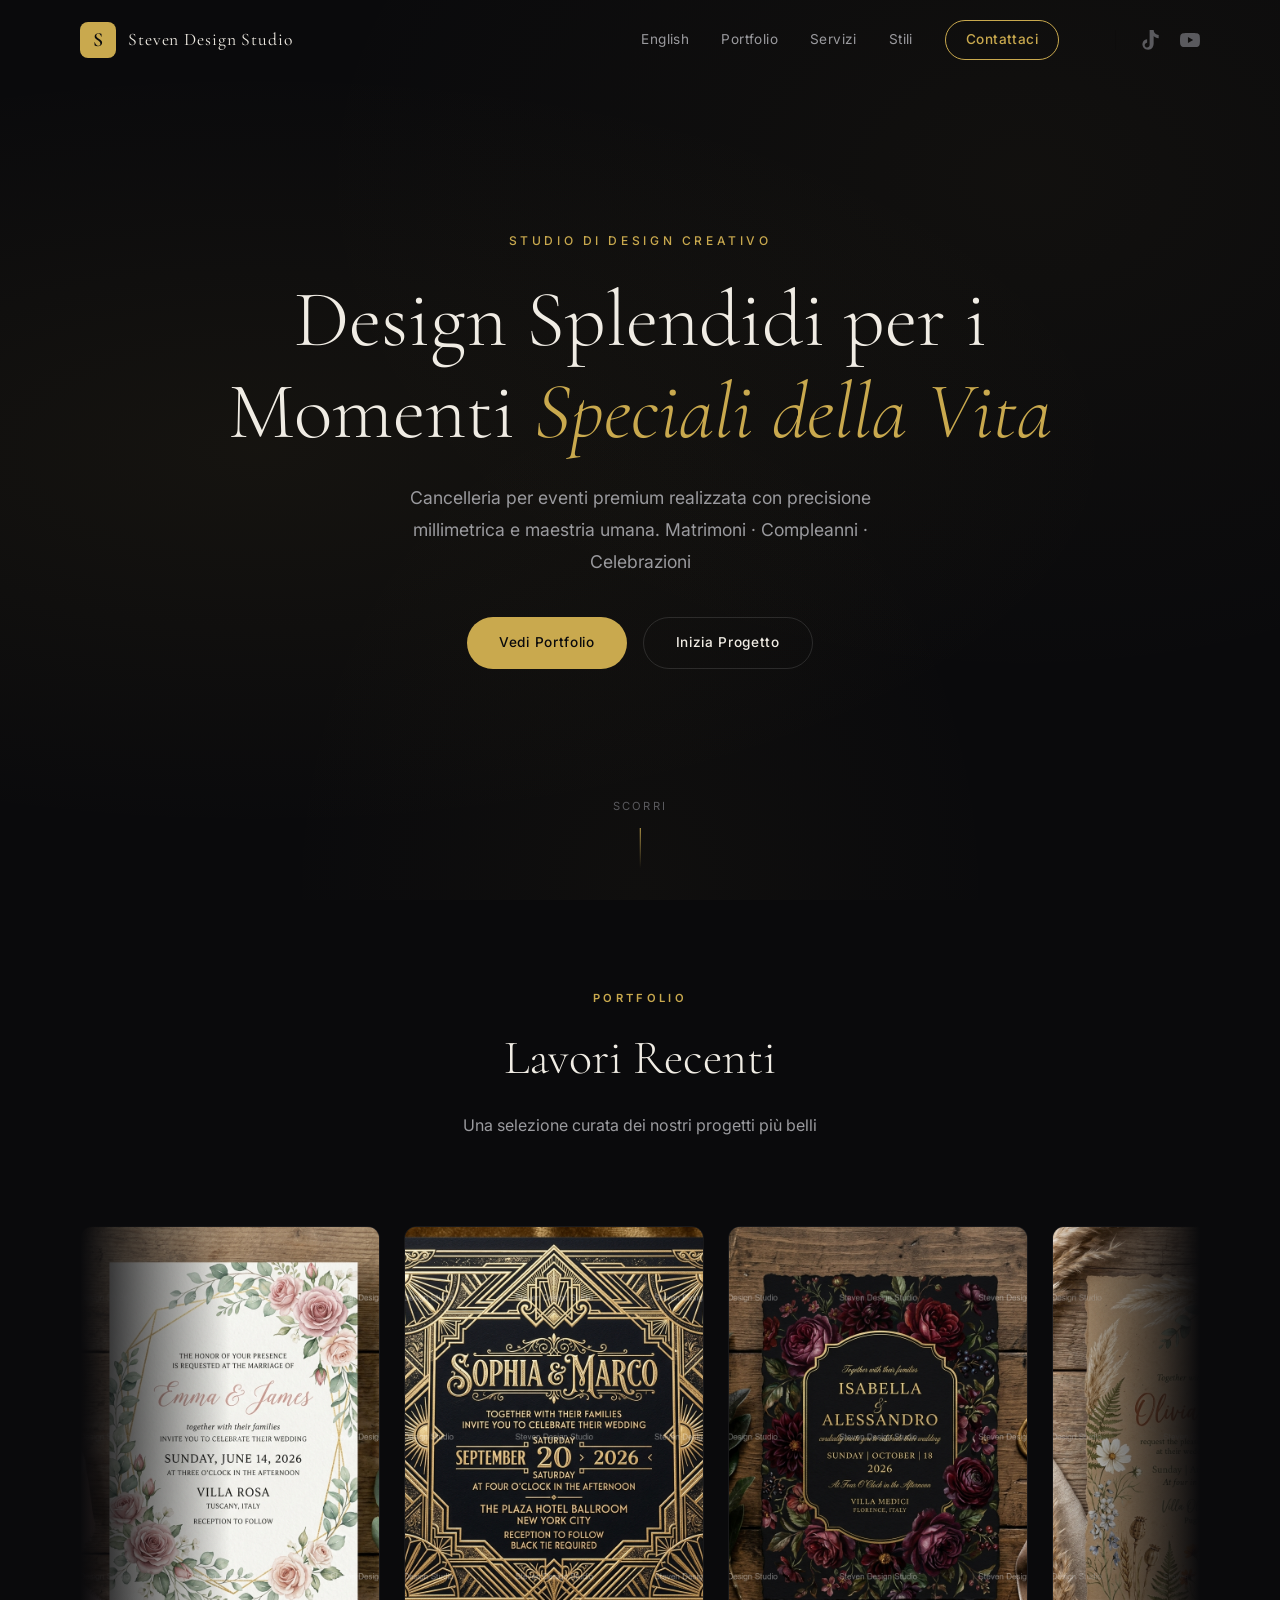
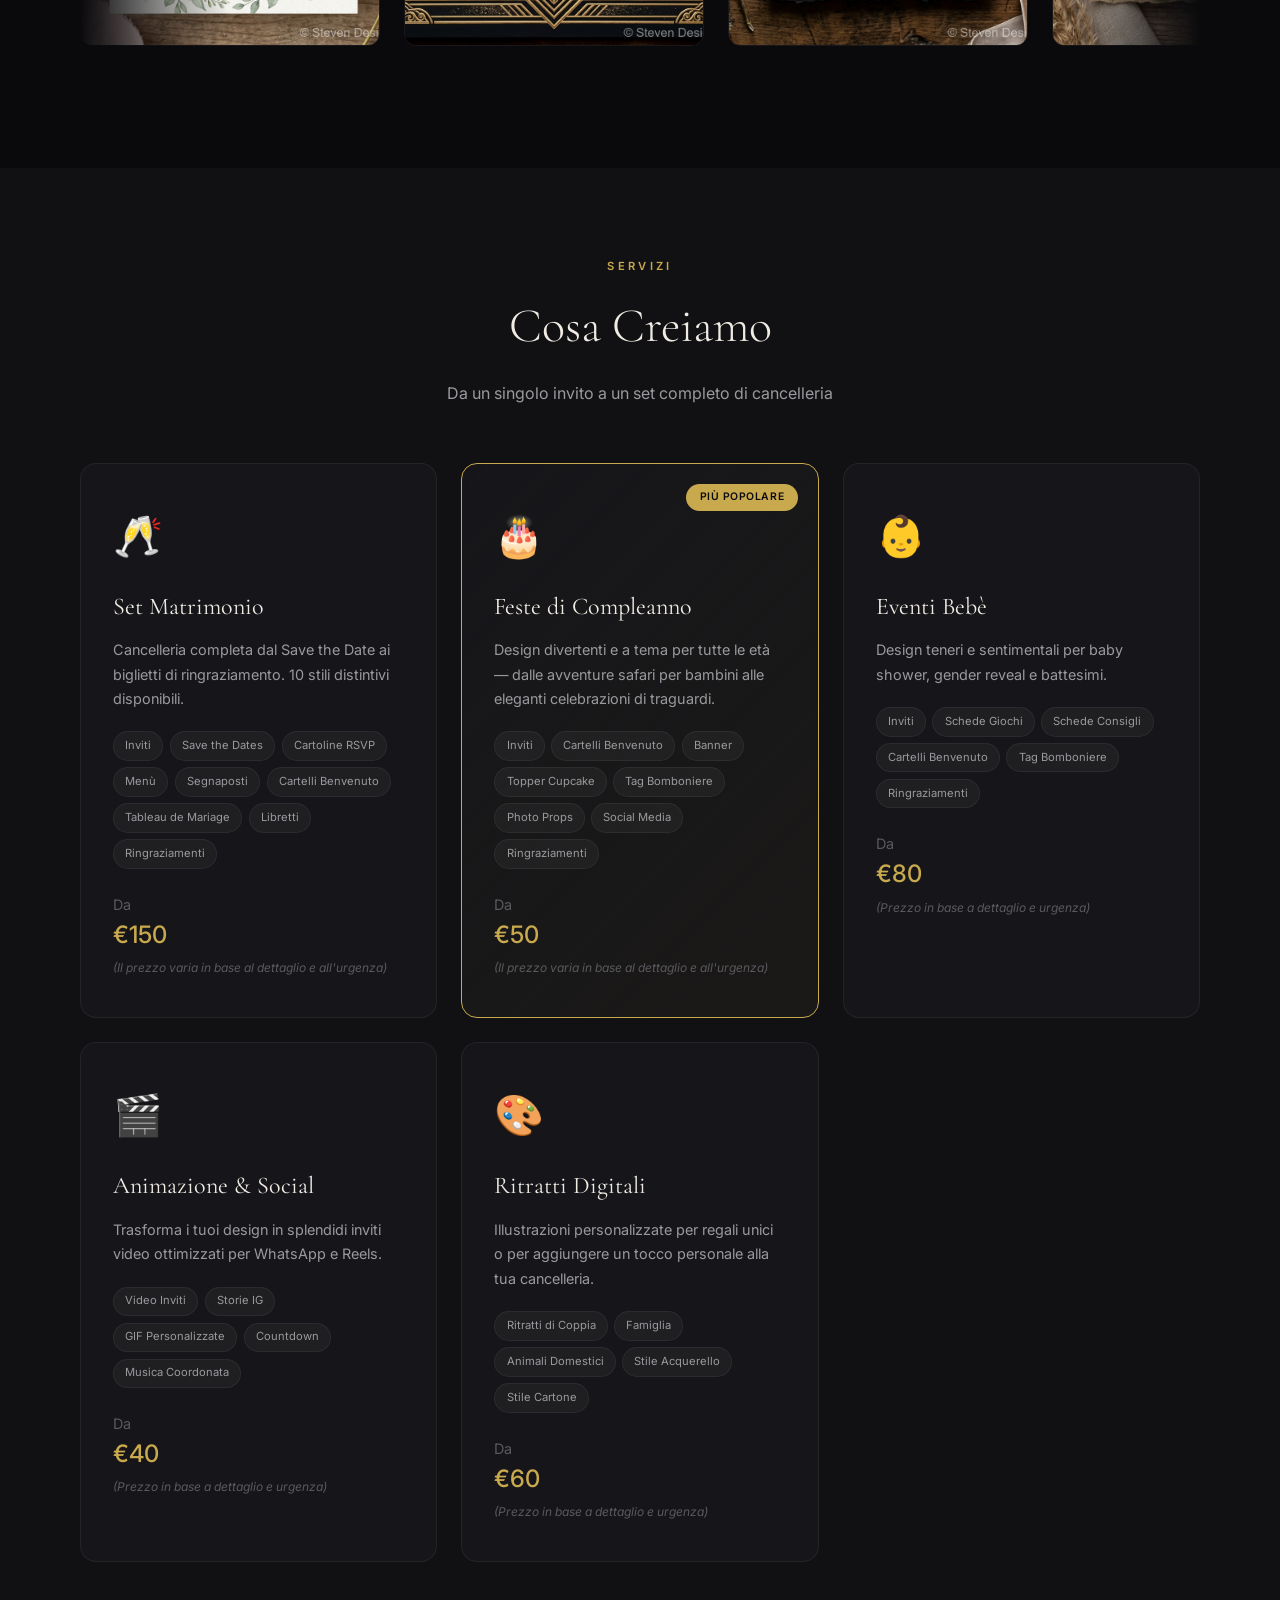
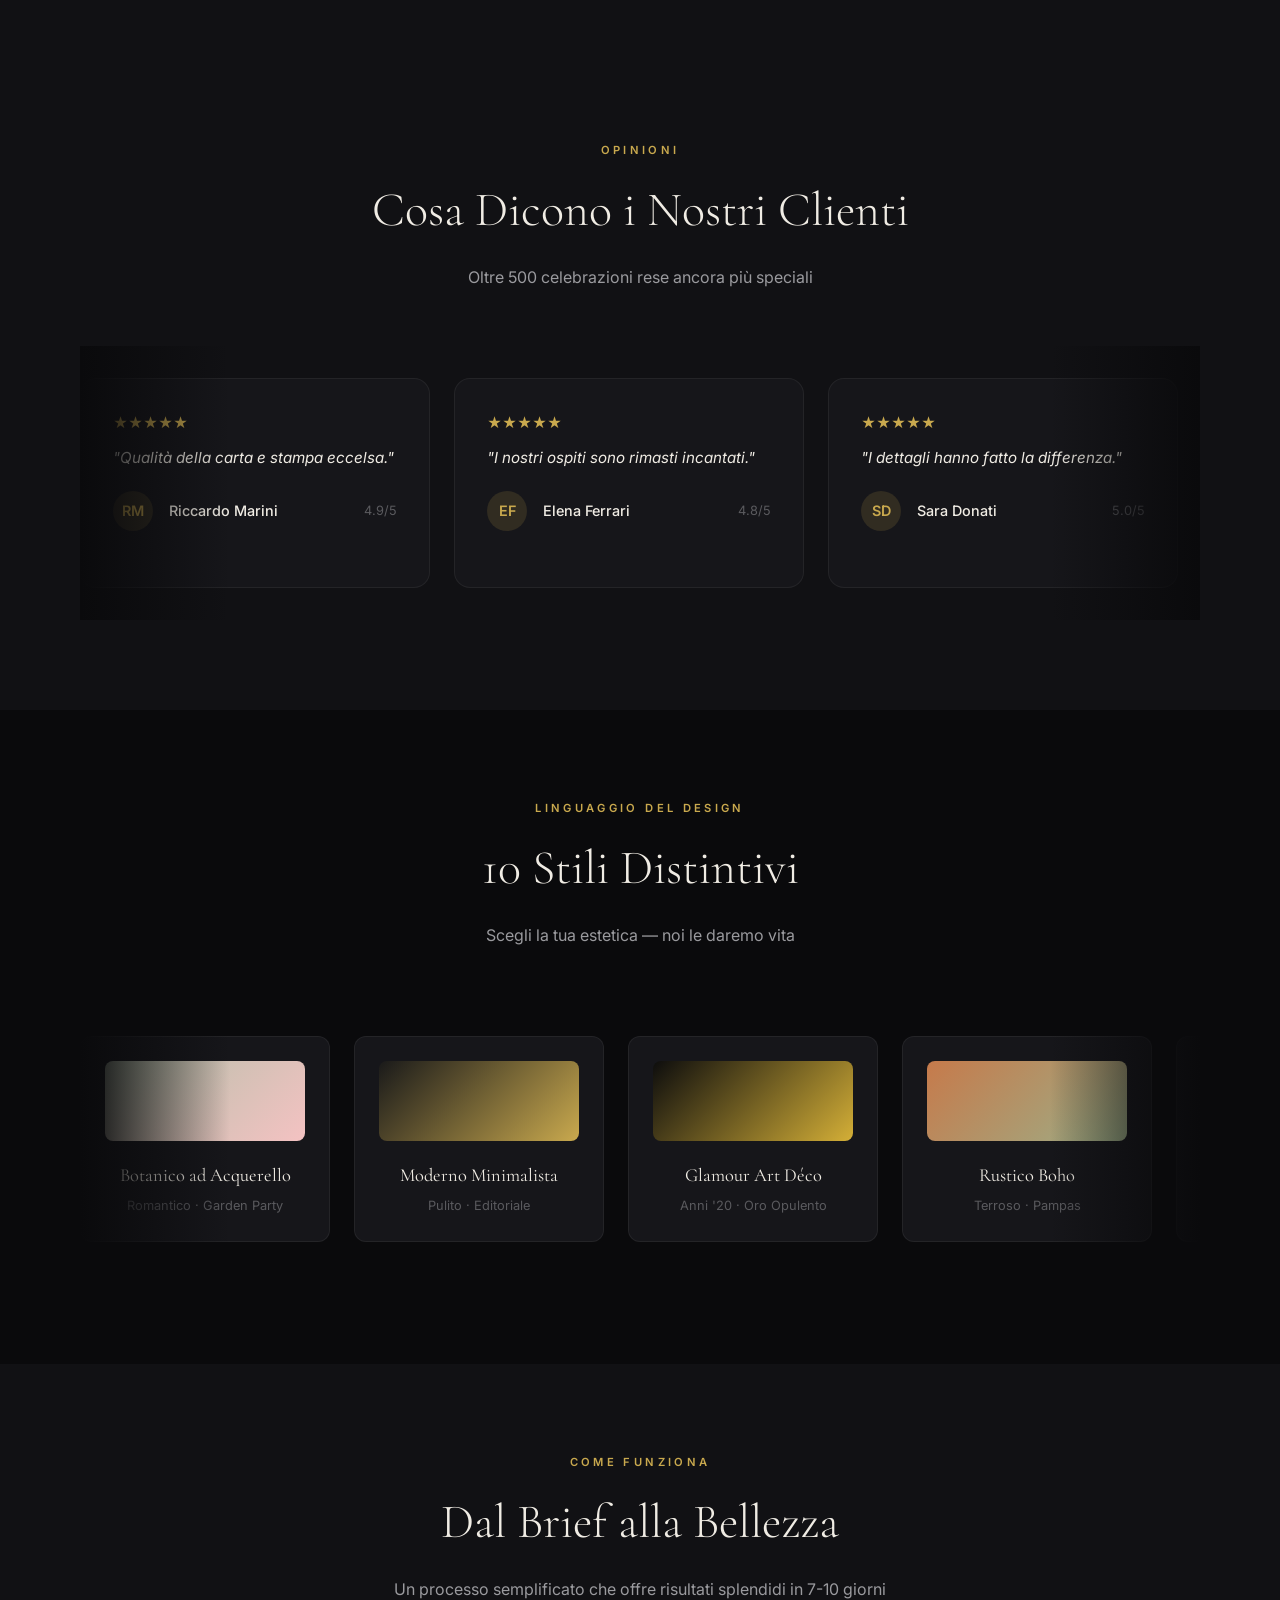
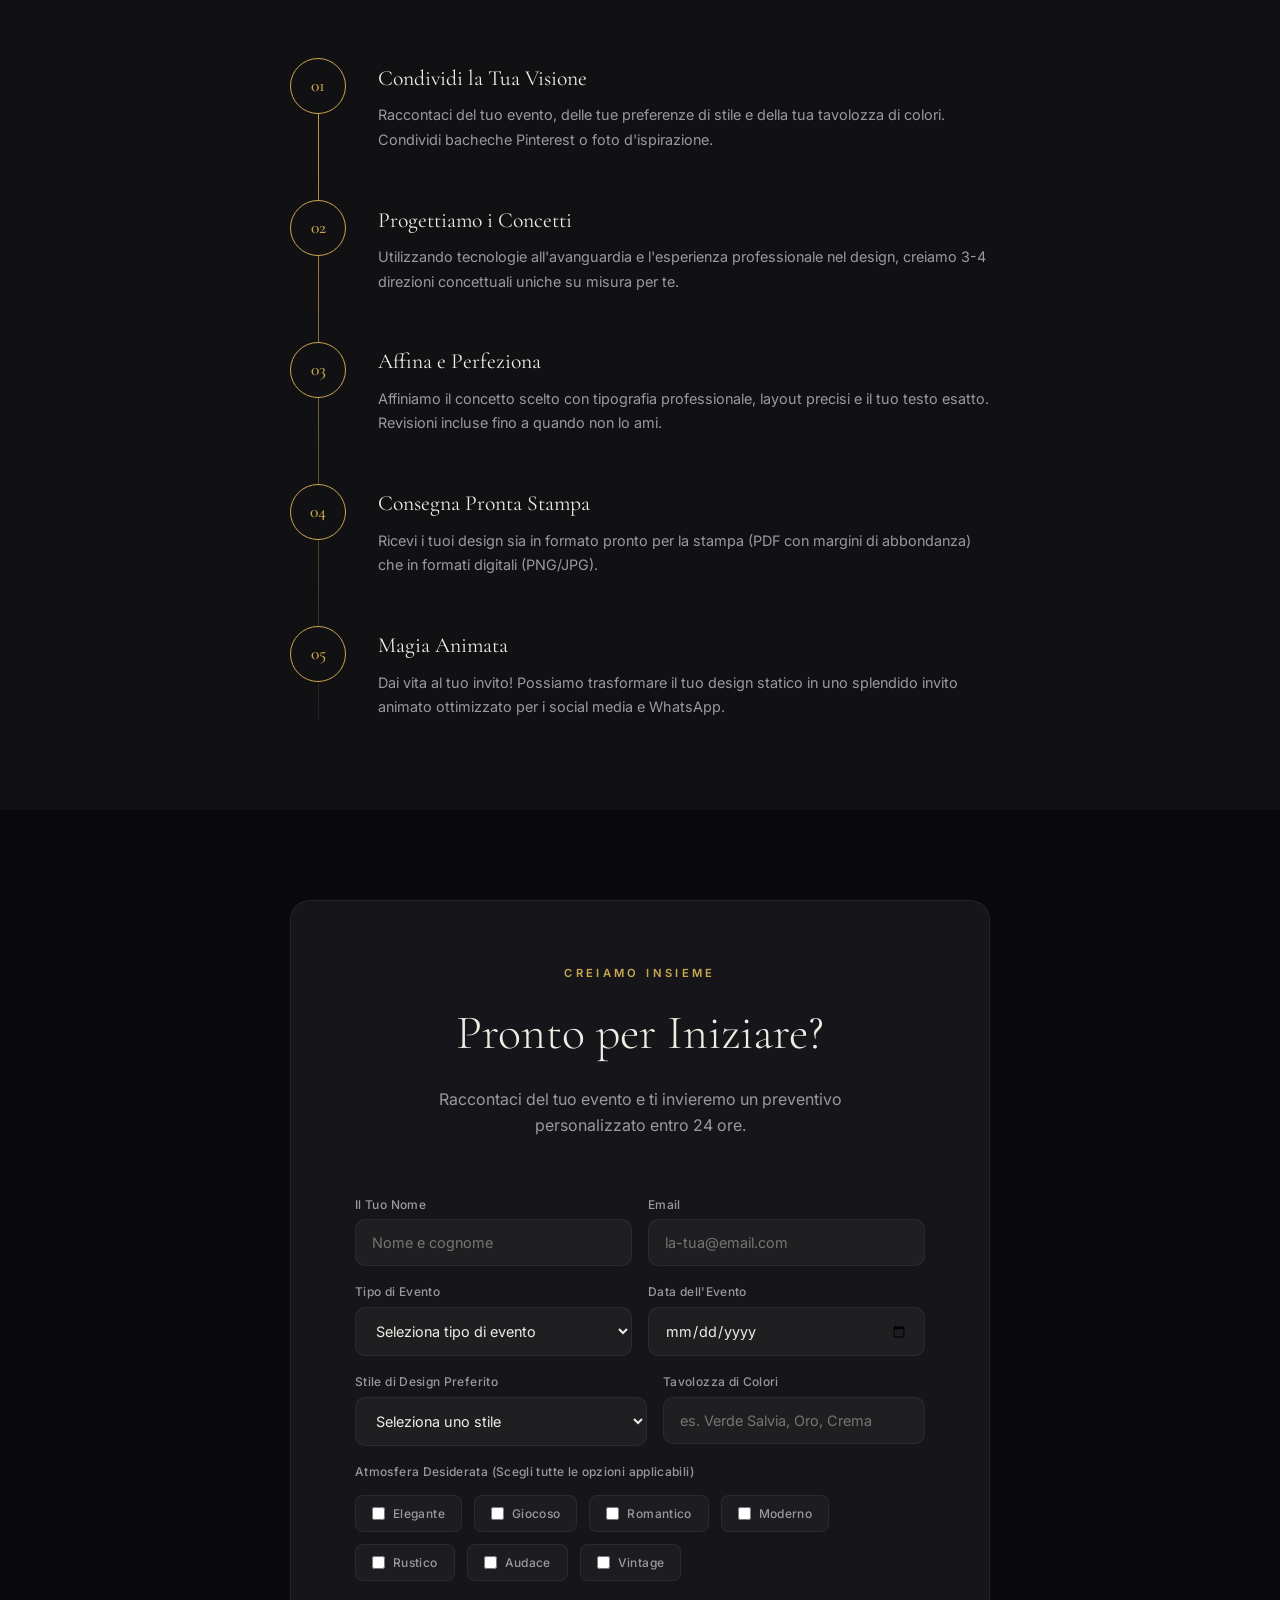
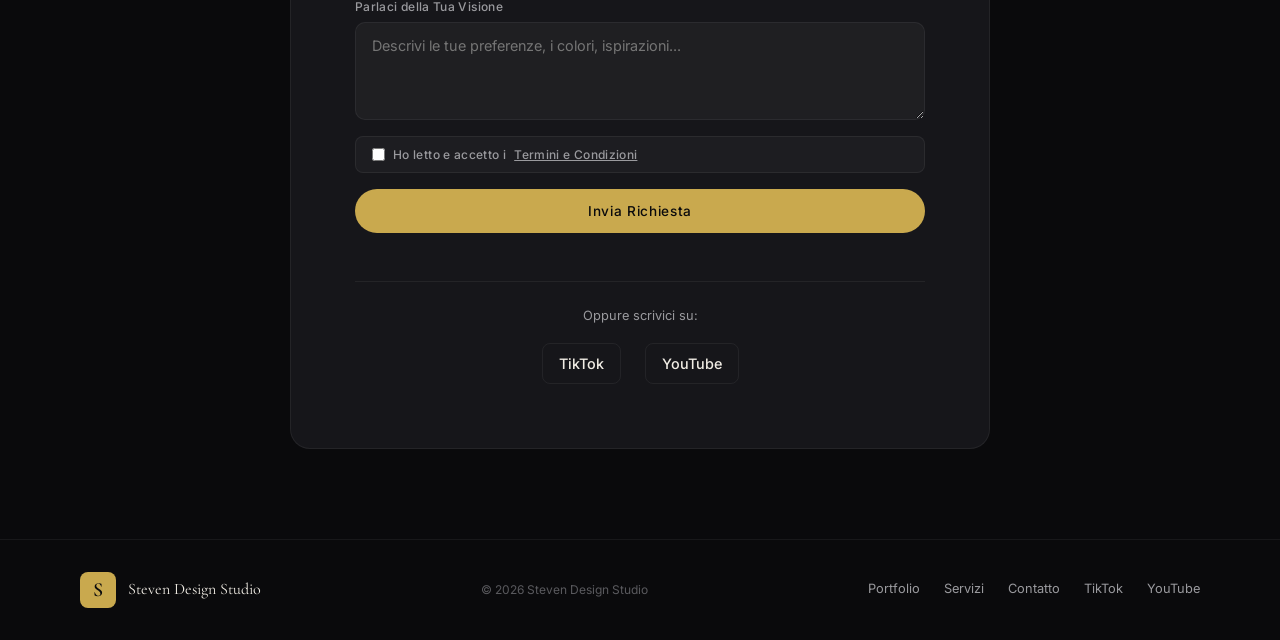
==== commit d58c10fe: "Expand services grid with animation and portrait options and add social links to nav" ====
--- a/index.html
+++ b/index.html
@@ -31,8 +31,15 @@
                 <a href="#portfolio" class="nav-link">Portfolio</a>
                 <a href="#services" class="nav-link">Servizi</a>
                 <a href="#styles" class="nav-link">Stili</a>
-                <a href="#process" class="nav-link">Processo</a>
                 <a href="#contact" class="nav-link" id="navContact">Contattaci</a>
+                <div class="nav-socials">
+                    <a href="https://www.tiktok.com/@disegnipertutti_steven" target="_blank" aria-label="TikTok">
+                        <svg width="20" height="20" viewBox="0 0 24 24" fill="currentColor"><path d="M12.525.02c1.31-.02 2.61-.01 3.91-.02.08 1.53.63 3.09 1.75 4.17 1.12 1.11 2.7 1.62 4.24 1.79v4.03c-1.44-.17-2.86-.6-4.12-1.31a8.106 8.106 0 01-1.88-1.52c-.05 3.14-.03 6.29-.05 9.43-.02 1.5-.42 3.06-1.31 4.29-1.2 1.71-3.23 2.76-5.32 2.74-2.18.02-4.32-1-5.63-2.73-1.46-1.89-1.63-4.66-.45-6.73.96-1.74 2.87-2.91 4.88-2.93v4.13c-.93.04-1.92.51-2.43 1.3-.57.8-.57 1.93-.11 2.76.51.96 1.6 1.58 2.69 1.51 1.09.02 2.12-.66 2.54-1.67.24-.52.33-1.11.31-1.68V.02z"/></svg>
+                    </a>
+                    <a href="https://www.youtube.com/@DisegniPerTutti-Feste" target="_blank" aria-label="YouTube">
+                        <svg width="20" height="20" viewBox="0 0 24 24" fill="currentColor"><path d="M23.498 6.186a3.016 3.016 0 0 0-2.122-2.136C19.505 3.545 12 3.545 12 3.545s-7.505 0-9.377.505A3.017 3.017 0 0 0 .502 6.186C0 8.07 0 12 0 12s0 3.93.502 5.814a3.016 3.016 0 0 0 2.122 2.136c1.871.505 9.376.505 9.376.505s7.505 0 9.377-.505a3.015 3.015 0 0 0 2.122-2.136C24 15.93 24 12 24 12s0-3.93-.502-5.814zM9.545 15.568V8.432L15.818 12l-6.273 3.568z"/></svg>
+                    </a>
+                </div>
             </div>
             <button class="nav-toggle" id="navToggle" aria-label="Toggle menu">
                 <span></span><span></span><span></span>
@@ -399,12 +406,32 @@
                 <div class="service-card" data-animate="fade-up" data-delay="200">
                     <div class="service-icon">👶</div>
                     <h3 class="service-title">Eventi Bebè</h3>
-                    <p class="service-desc">Design teneri e sentimentali per baby shower, gender reveal, battesimi e primi compleanni.</p>
+                    <p class="service-desc">Design teneri e sentimentali per baby shower, gender reveal e battesimi.</p>
                     <div class="service-items">
                         <span>Inviti</span><span>Schede Giochi</span><span>Schede Consigli</span>
                         <span>Cartelli Benvenuto</span><span>Tag Bomboniere</span><span>Ringraziamenti</span>
                     </div>
-                    <div class="service-price">Da <strong>€80</strong> <small>(Il prezzo varia in base al dettaglio e all'urgenza)</small></div>
+                    <div class="service-price">Da <strong>€80</strong> <small>(Prezzo in base a dettaglio e urgenza)</small></div>
+                </div>
+                <div class="service-card" data-animate="fade-up" data-delay="300">
+                    <div class="service-icon">🎬</div>
+                    <h3 class="service-title">Animazione & Social</h3>
+                    <p class="service-desc">Trasforma i tuoi design in splendidi inviti video ottimizzati per WhatsApp e Reels.</p>
+                    <div class="service-items">
+                        <span>Video Inviti</span><span>Storie IG</span><span>GIF Personalizzate</span>
+                        <span>Countdown</span><span>Musica Coordonata</span>
+                    </div>
+                    <div class="service-price">Da <strong>€40</strong> <small>(Prezzo in base a dettaglio e urgenza)</small></div>
+                </div>
+                <div class="service-card" data-animate="fade-up" data-delay="400">
+                    <div class="service-icon">🎨</div>
+                    <h3 class="service-title">Ritratti Digitali</h3>
+                    <p class="service-desc">Illustrazioni personalizzate per regali unici o per aggiungere un tocco personale alla tua cancelleria.</p>
+                    <div class="service-items">
+                        <span>Ritratti di Coppia</span><span>Famiglia</span><span>Animali Domestici</span>
+                        <span>Stile Acquerello</span><span>Stile Cartone</span>
+                    </div>
+                    <div class="service-price">Da <strong>€60</strong> <small>(Prezzo in base a dettaglio e urgenza)</small></div>
                 </div>
             </div>
         </div>
--- a/style.css
+++ b/style.css
@@ -1104,6 +1104,38 @@
     animation-play-state: paused;
 }
 
+/* Nav Socials */
+.nav-socials {
+    display: flex;
+    gap: 1.25rem;
+    margin-left: 1.5rem;
+    padding-left: 1.5rem;
+    border-left: 1px solid rgba(0,0,0,0.1);
+}
+
+.nav-socials a {
+    color: var(--text-muted);
+    transition: var(--transition-base);
+    display: flex;
+    align-items: center;
+}
+
+.nav-socials a:hover {
+    color: var(--primary);
+    transform: translateY(-2px);
+}
+
+@media (max-width: 991px) {
+    .nav-socials {
+        margin-left: 0;
+        padding-left: 0;
+        border-left: none;
+        margin-top: 1.5rem;
+        justify-content: center;
+        width: 100%;
+    }
+}
+
 @keyframes slide {
     from { transform: translateX(0); }
     to { transform: translateX(calc(-50% - 0.75rem)); }
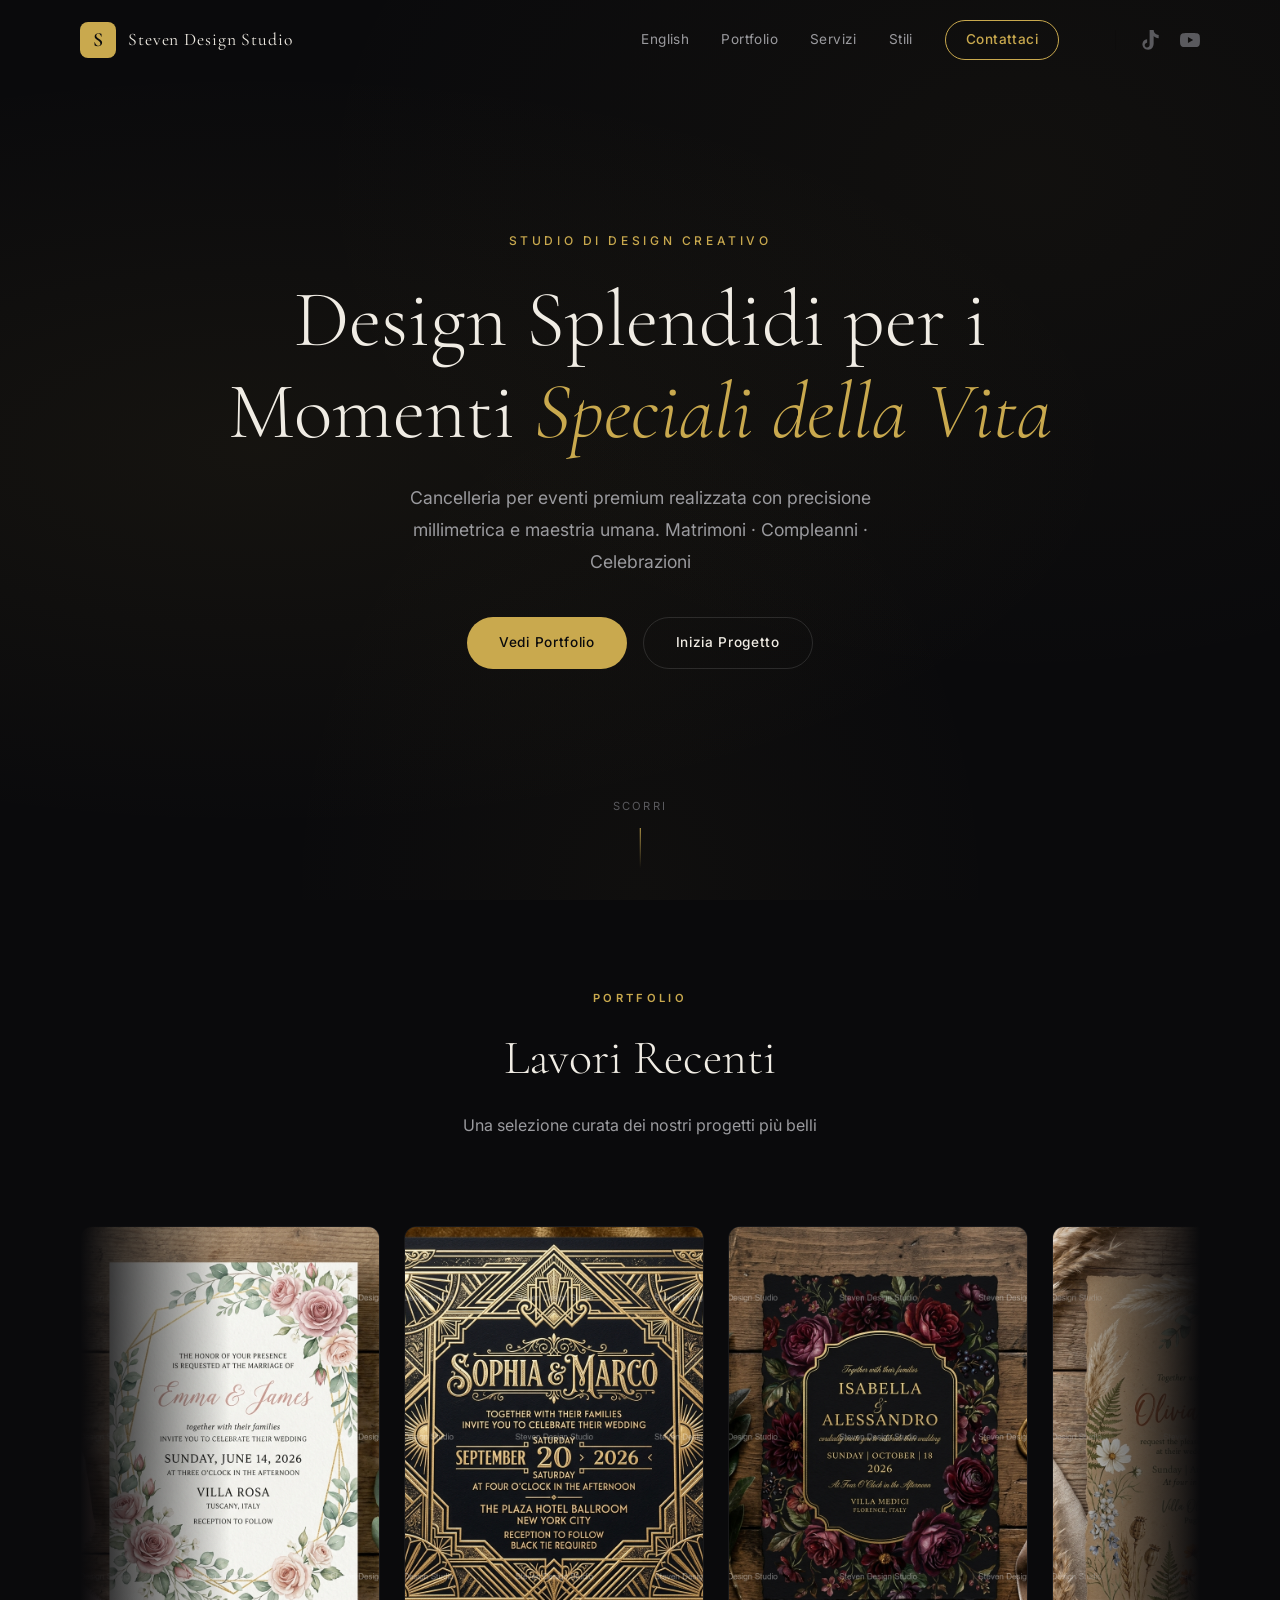
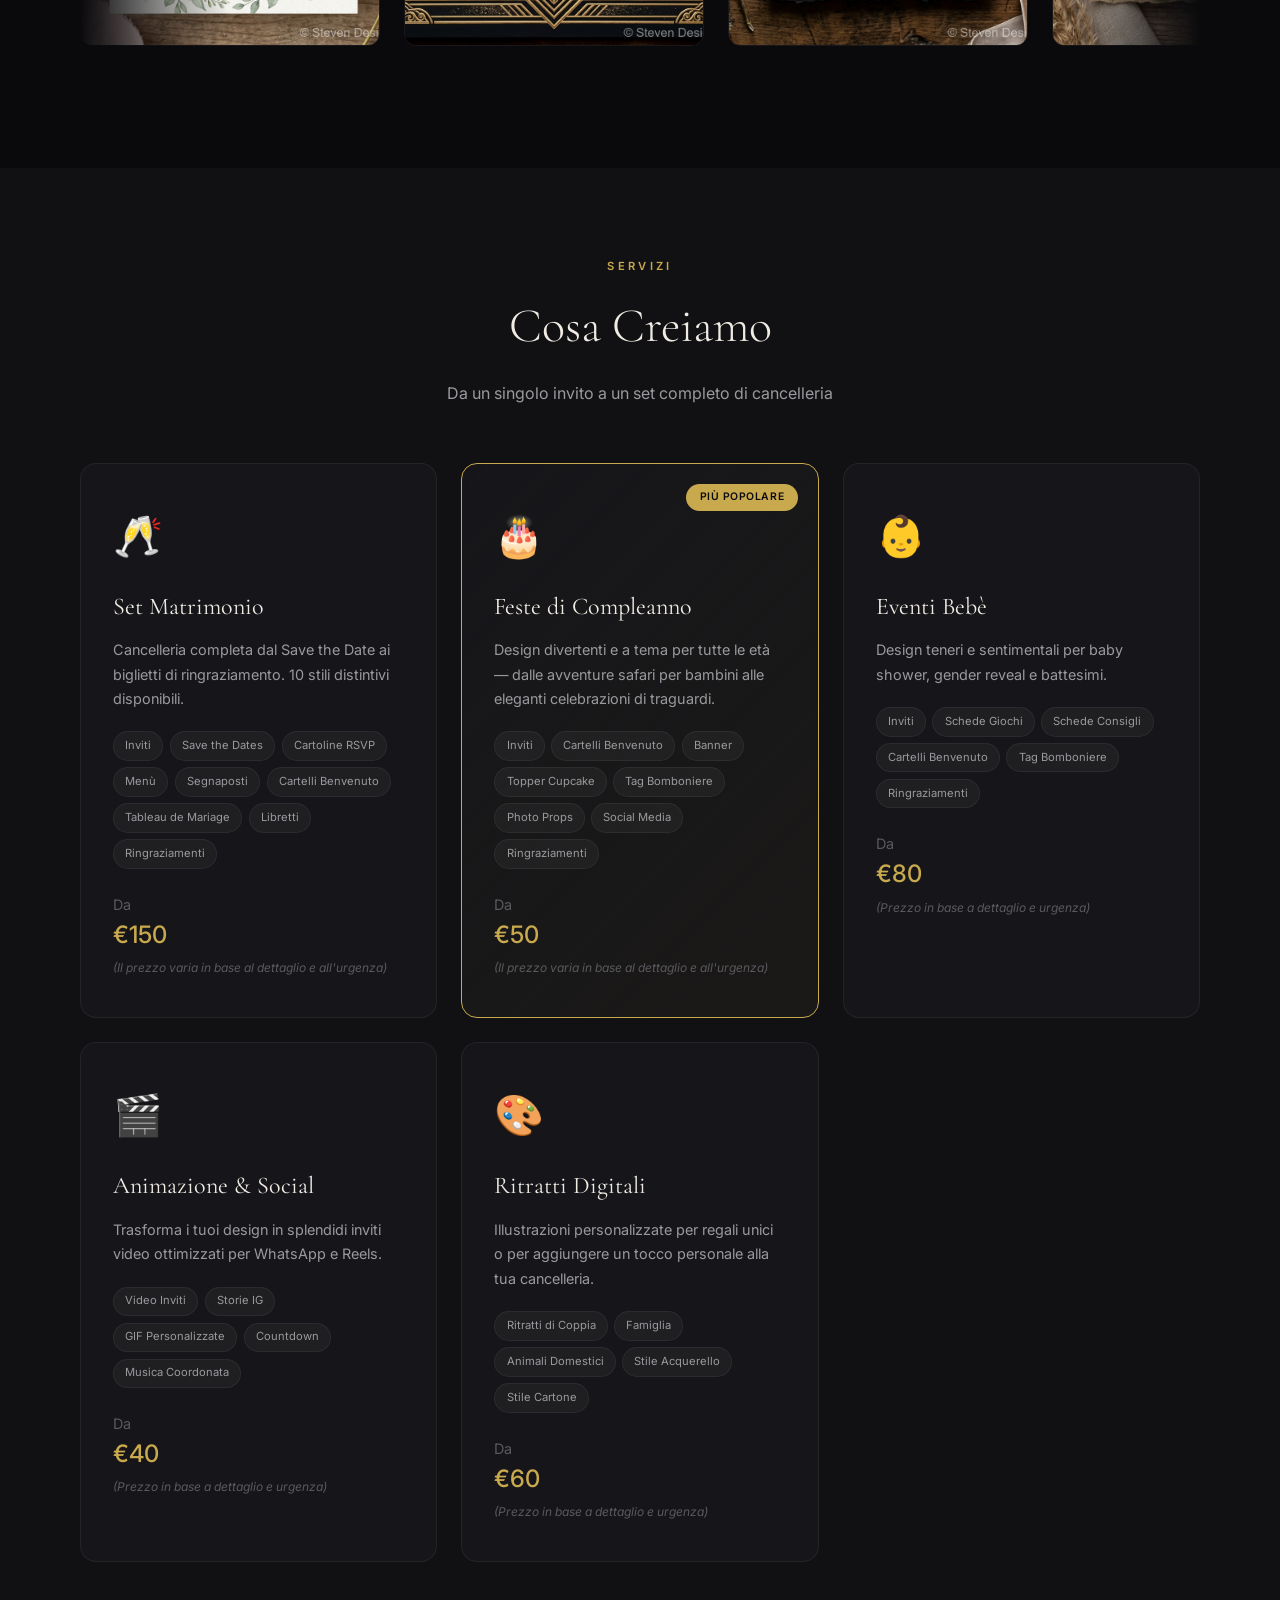
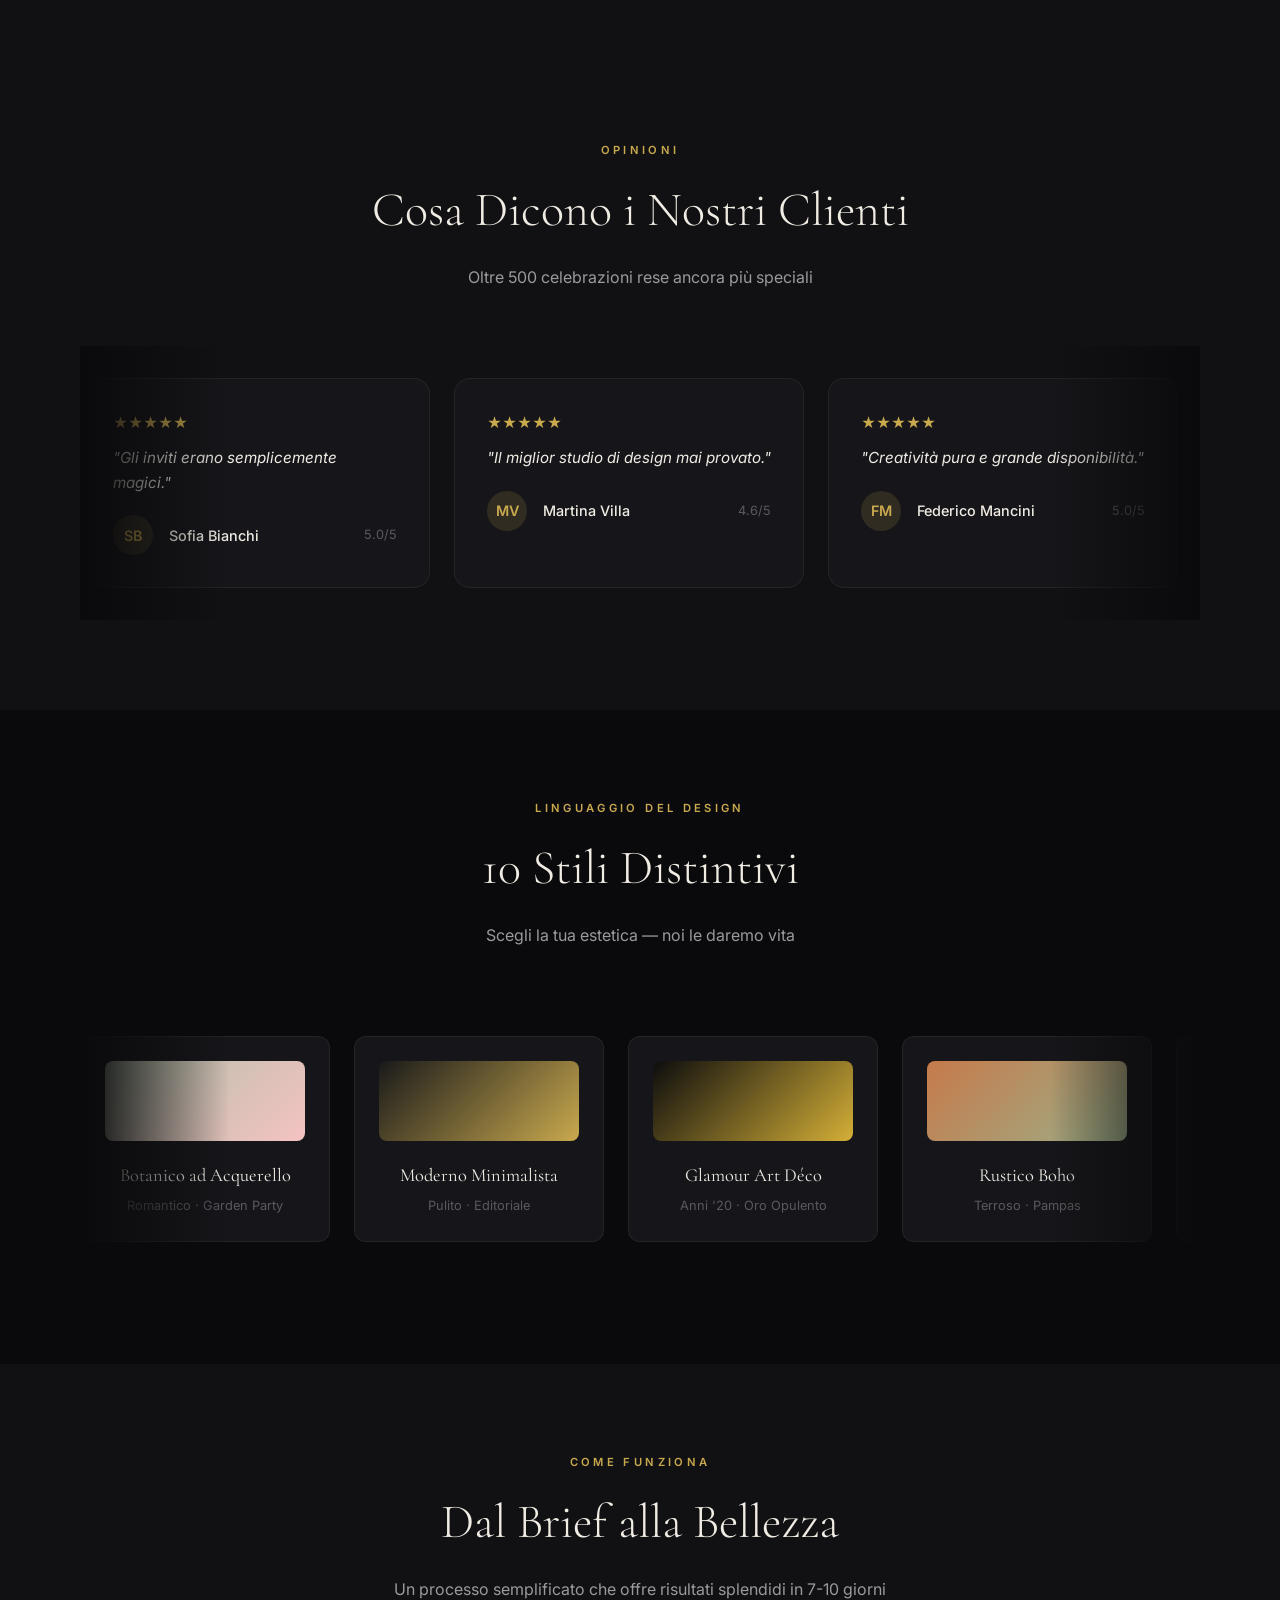
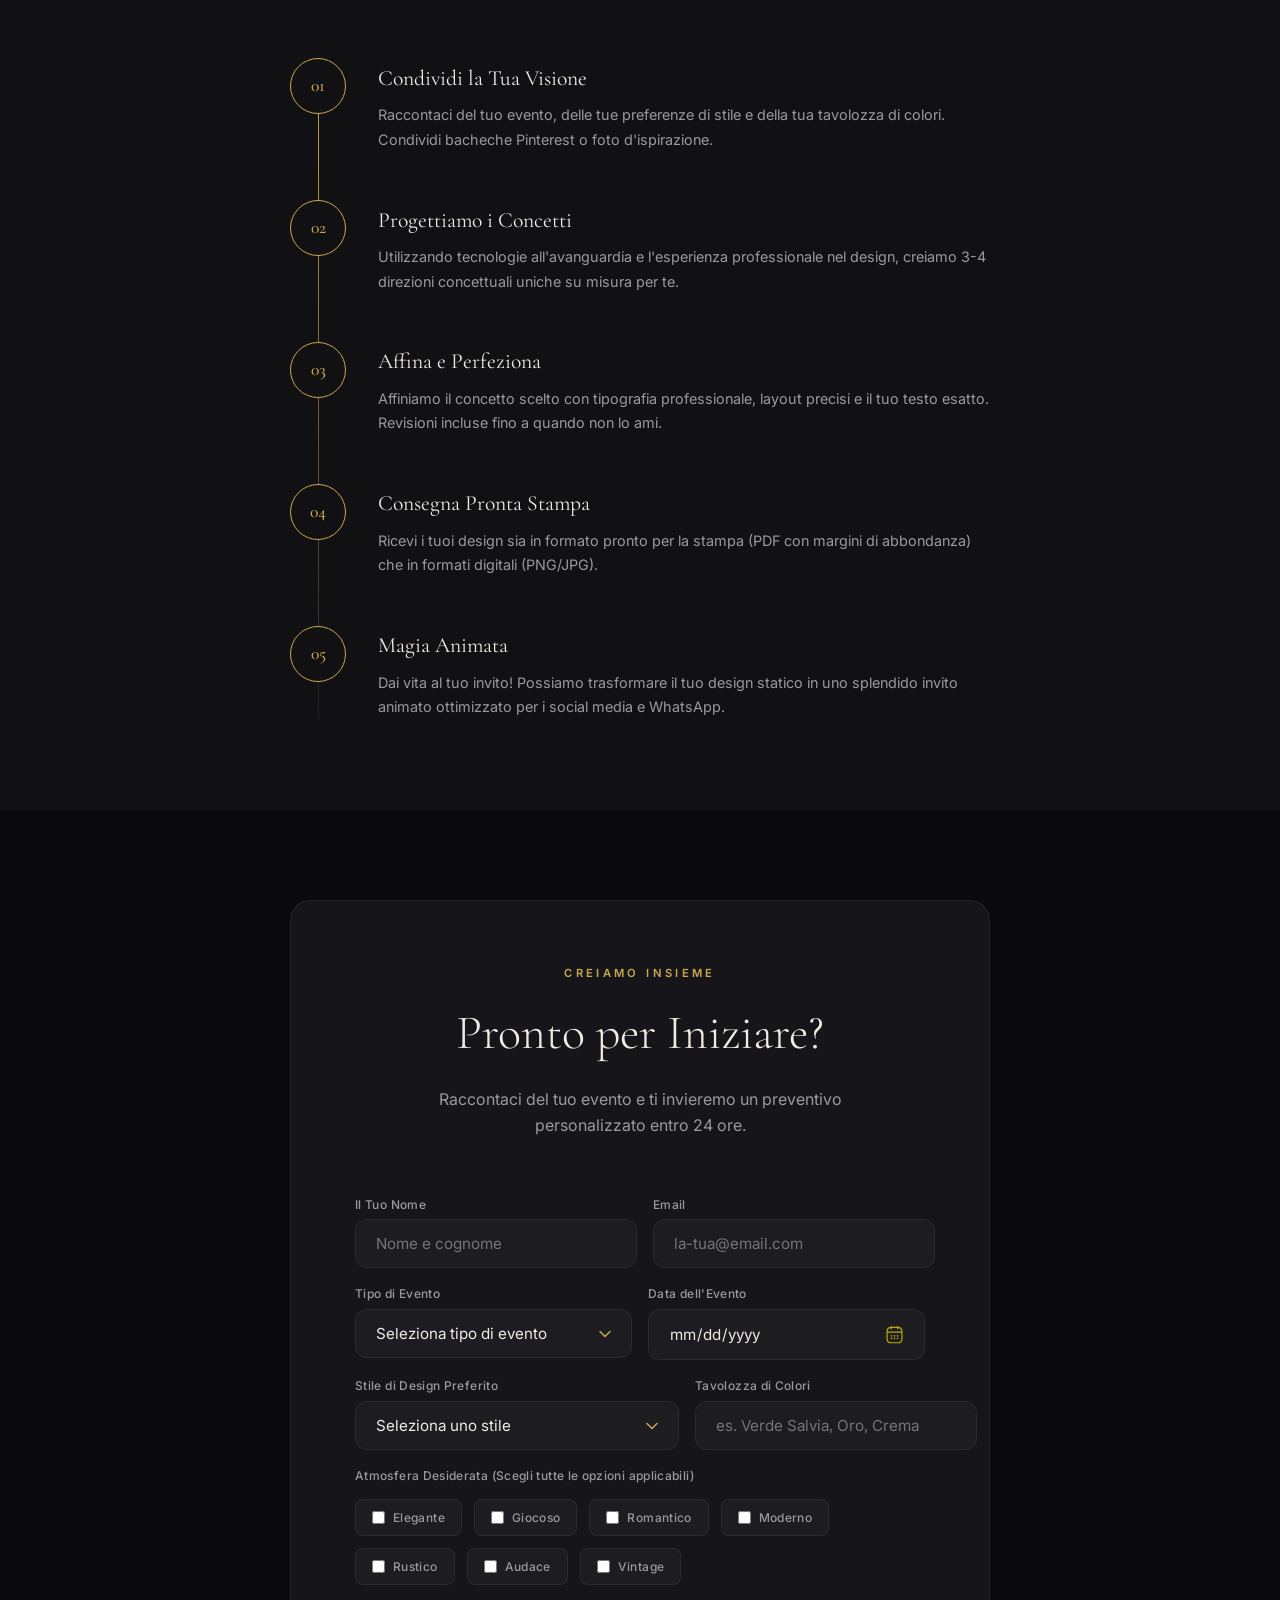
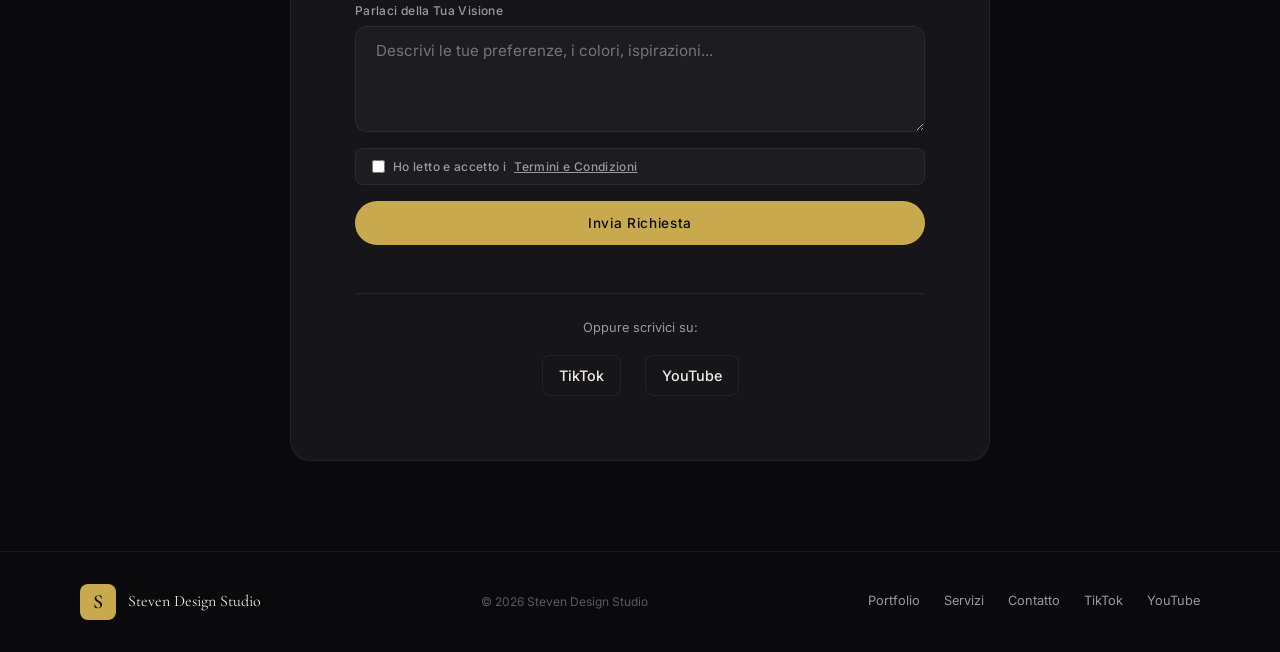
==== commit d6c38861: "chore: reorganize directory structure and update resource paths" ====
--- a/index.html
+++ b/index.html
@@ -8,7 +8,7 @@
     <link rel="preconnect" href="https://fonts.googleapis.com">
     <link rel="preconnect" href="https://fonts.gstatic.com" crossorigin>
     <link href="https://fonts.googleapis.com/css2?family=Cormorant+Garamond:ital,wght@0,300;0,400;0,500;0,600;1,300;1,400&family=Inter:wght@300;400;500;600&display=swap" rel="stylesheet">
-    <link rel="stylesheet" href="style.css">
+    <link rel="stylesheet" href="assets/css/style.css">
 </head>
 <body>
     <!-- Preloader -->
@@ -86,7 +86,7 @@
                     <!-- Set 1: All Items -->
                     <div class="portfolio-item" data-category="wedding">
                         <div class="portfolio-image">
-                            <img src="01_wedding_botanical.png" alt="Invito Matrimonio Botanico" loading="lazy">
+                            <img src="assets/img/portfolio/01_wedding_botanical.png" alt="Invito Matrimonio Botanico" loading="lazy">
                             <div class="portfolio-overlay">
                                 <span class="portfolio-tag">Matrimonio</span>
                                 <h3>Botanico ad Acquerello</h3>
@@ -96,7 +96,7 @@
                     </div>
                     <div class="portfolio-item" data-category="wedding">
                         <div class="portfolio-image">
-                            <img src="02_wedding_art_deco.png" alt="Invito Matrimonio Art Deco" loading="lazy">
+                            <img src="assets/img/portfolio/02_wedding_art_deco.png" alt="Invito Matrimonio Art Deco" loading="lazy">
                             <div class="portfolio-overlay">
                                 <span class="portfolio-tag">Matrimonio</span>
                                 <h3>Glamour Art Déco</h3>
@@ -106,7 +106,7 @@
                     </div>
                     <div class="portfolio-item" data-category="wedding">
                         <div class="portfolio-image">
-                            <img src="06_wedding_dark_luxury.png" alt="Invito Matrimonio Lusso Oscuro" loading="lazy">
+                            <img src="assets/img/portfolio/06_wedding_dark_luxury.png" alt="Invito Matrimonio Lusso Oscuro" loading="lazy">
                             <div class="portfolio-overlay">
                                 <span class="portfolio-tag">Matrimonio</span>
                                 <h3>Lusso Oscuro</h3>
@@ -116,7 +116,7 @@
                     </div>
                     <div class="portfolio-item" data-category="wedding">
                         <div class="portfolio-image">
-                            <img src="07_wedding_boho_rustic.png" alt="Invito Matrimonio Boho Rustic" loading="lazy">
+                            <img src="assets/img/portfolio/07_wedding_boho_rustic.png" alt="Invito Matrimonio Boho Rustic" loading="lazy">
                             <div class="portfolio-overlay">
                                 <span class="portfolio-tag">Matrimonio</span>
                                 <h3>Rustico Boho</h3>
@@ -126,7 +126,7 @@
                     </div>
                     <div class="portfolio-item" data-category="wedding">
                         <div class="portfolio-image">
-                            <img src="08_wedding_minimalist.png" alt="Invito Matrimonio Moderno Minimalista" loading="lazy">
+                            <img src="assets/img/portfolio/08_wedding_minimalist.png" alt="Invito Matrimonio Moderno Minimalista" loading="lazy">
                             <div class="portfolio-overlay">
                                 <span class="portfolio-tag">Matrimonio</span>
                                 <h3>Moderno Minimalista</h3>
@@ -136,7 +136,7 @@
                     </div>
                     <div class="portfolio-item" data-category="wedding">
                         <div class="portfolio-image">
-                            <img src="09_wedding_coastal.png" alt="Invito Matrimonio Mediterraneo Costiero" loading="lazy">
+                            <img src="assets/img/portfolio/09_wedding_coastal.png" alt="Invito Matrimonio Mediterraneo Costiero" loading="lazy">
                             <div class="portfolio-overlay">
                                 <span class="portfolio-tag">Matrimonio</span>
                                 <h3>Mediterraneo Costiero</h3>
@@ -146,7 +146,7 @@
                     </div>
                     <div class="portfolio-item" data-category="suite">
                         <div class="portfolio-image">
-                            <img src="10_wedding_suite_rsvp.png" alt="Cartolina RSVP" loading="lazy">
+                            <img src="assets/img/portfolio/10_wedding_suite_rsvp.png" alt="Cartolina RSVP" loading="lazy">
                             <div class="portfolio-overlay">
                                 <span class="portfolio-tag">Set</span>
                                 <h3>Cartolina RSVP</h3>
@@ -156,7 +156,7 @@
                     </div>
                     <div class="portfolio-item" data-category="suite">
                         <div class="portfolio-image">
-                            <img src="11_wedding_suite_menu.png" alt="Menù Matrimonio" loading="lazy">
+                            <img src="assets/img/portfolio/11_wedding_suite_menu.png" alt="Menù Matrimonio" loading="lazy">
                             <div class="portfolio-overlay">
                                 <span class="portfolio-tag">Set</span>
                                 <h3>Menù Matrimonio</h3>
@@ -166,7 +166,7 @@
                     </div>
                     <div class="portfolio-item" data-category="suite">
                         <div class="portfolio-image">
-                            <img src="12_wedding_suite_thankyou.png" alt="Biglietto Ringraziamento" loading="lazy">
+                            <img src="assets/img/portfolio/12_wedding_suite_thankyou.png" alt="Biglietto Ringraziamento" loading="lazy">
                             <div class="portfolio-overlay">
                                 <span class="portfolio-tag">Set</span>
                                 <h3>Biglietto Ringraziamento</h3>
@@ -176,7 +176,7 @@
                     </div>
                     <div class="portfolio-item" data-category="birthday">
                         <div class="portfolio-image">
-                            <img src="03_birthday_kids_safari.png" alt="Invito Compleanno Safari" loading="lazy">
+                            <img src="assets/img/portfolio/03_birthday_kids_safari.png" alt="Invito Compleanno Safari" loading="lazy">
                             <div class="portfolio-overlay">
                                 <span class="portfolio-tag">Compleanno</span>
                                 <h3>Festa Safari</h3>
@@ -186,7 +186,7 @@
                     </div>
                     <div class="portfolio-item" data-category="birthday">
                         <div class="portfolio-image">
-                            <img src="13_birthday_teen_neon.png" alt="Invito Compleanno Neon" loading="lazy">
+                            <img src="assets/img/portfolio/13_birthday_teen_neon.png" alt="Invito Compleanno Neon" loading="lazy">
                             <div class="portfolio-overlay">
                                 <span class="portfolio-tag">Compleanno</span>
                                 <h3>Festa Neon</h3>
@@ -196,7 +196,7 @@
                     </div>
                     <div class="portfolio-item" data-category="birthday">
                         <div class="portfolio-image">
-                            <img src="04_birthday_adult_50th.png" alt="Invito 50° Compleanno" loading="lazy">
+                            <img src="assets/img/portfolio/04_birthday_adult_50th.png" alt="Invito 50° Compleanno" loading="lazy">
                             <div class="portfolio-overlay">
                                 <span class="portfolio-tag">Compleanno</span>
                                 <h3>50° Traguardo</h3>
@@ -206,7 +206,7 @@
                     </div>
                     <div class="portfolio-item" data-category="baby">
                         <div class="portfolio-image">
-                            <img src="05_baby_shower.png" alt="Invito Baby Shower" loading="lazy">
+                            <img src="assets/img/portfolio/05_baby_shower.png" alt="Invito Baby Shower" loading="lazy">
                             <div class="portfolio-overlay">
                                 <span class="portfolio-tag">Bebè</span>
                                 <h3>Baby Shower</h3>
@@ -216,7 +216,7 @@
                     </div>
                     <div class="portfolio-item" data-category="baby">
                         <div class="portfolio-image">
-                            <img src="14_gender_reveal.png" alt="Invito Gender Reveal" loading="lazy">
+                            <img src="assets/img/portfolio/14_gender_reveal.png" alt="Invito Gender Reveal" loading="lazy">
                             <div class="portfolio-overlay">
                                 <span class="portfolio-tag">Bebè</span>
                                 <h3>Gender Reveal</h3>
@@ -228,7 +228,7 @@
                     <!-- Set 2: Full Duplicates for infinite scroll and interactivity -->
                     <div class="portfolio-item" data-category="wedding">
                         <div class="portfolio-image">
-                            <img src="01_wedding_botanical.png" alt="" loading="lazy">
+                            <img src="assets/img/portfolio/01_wedding_botanical.png" alt="" loading="lazy">
                             <div class="portfolio-overlay">
                                 <span class="portfolio-tag">Matrimonio</span>
                                 <h3>Botanico ad Acquerello</h3>
@@ -238,7 +238,7 @@
                     </div>
                     <div class="portfolio-item" data-category="wedding">
                         <div class="portfolio-image">
-                            <img src="02_wedding_art_deco.png" alt="" loading="lazy">
+                            <img src="assets/img/portfolio/02_wedding_art_deco.png" alt="" loading="lazy">
                             <div class="portfolio-overlay">
                                 <span class="portfolio-tag">Matrimonio</span>
                                 <h3>Glamour Art Déco</h3>
@@ -248,7 +248,7 @@
                     </div>
                     <div class="portfolio-item" data-category="wedding">
                         <div class="portfolio-image">
-                            <img src="06_wedding_dark_luxury.png" alt="" loading="lazy">
+                            <img src="assets/img/portfolio/06_wedding_dark_luxury.png" alt="" loading="lazy">
                             <div class="portfolio-overlay">
                                 <span class="portfolio-tag">Matrimonio</span>
                                 <h3>Lusso Oscuro</h3>
@@ -258,7 +258,7 @@
                     </div>
                     <div class="portfolio-item" data-category="wedding">
                         <div class="portfolio-image">
-                            <img src="07_wedding_boho_rustic.png" alt="" loading="lazy">
+                            <img src="assets/img/portfolio/07_wedding_boho_rustic.png" alt="" loading="lazy">
                             <div class="portfolio-overlay">
                                 <span class="portfolio-tag">Matrimonio</span>
                                 <h3>Rustico Boho</h3>
@@ -268,7 +268,7 @@
                     </div>
                     <div class="portfolio-item" data-category="wedding">
                         <div class="portfolio-image">
-                            <img src="08_wedding_minimalist.png" alt="" loading="lazy">
+                            <img src="assets/img/portfolio/08_wedding_minimalist.png" alt="" loading="lazy">
                             <div class="portfolio-overlay">
                                 <span class="portfolio-tag">Matrimonio</span>
                                 <h3>Moderno Minimalista</h3>
@@ -278,7 +278,7 @@
                     </div>
                     <div class="portfolio-item" data-category="wedding">
                         <div class="portfolio-image">
-                            <img src="09_wedding_coastal.png" alt="" loading="lazy">
+                            <img src="assets/img/portfolio/09_wedding_coastal.png" alt="" loading="lazy">
                             <div class="portfolio-overlay">
                                 <span class="portfolio-tag">Matrimonio</span>
                                 <h3>Mediterraneo Costiero</h3>
@@ -288,7 +288,7 @@
                     </div>
                     <div class="portfolio-item" data-category="suite">
                         <div class="portfolio-image">
-                            <img src="10_wedding_suite_rsvp.png" alt="" loading="lazy">
+                            <img src="assets/img/portfolio/10_wedding_suite_rsvp.png" alt="" loading="lazy">
                             <div class="portfolio-overlay">
                                 <span class="portfolio-tag">Set</span>
                                 <h3>Cartolina RSVP</h3>
@@ -298,7 +298,7 @@
                     </div>
                     <div class="portfolio-item" data-category="suite">
                         <div class="portfolio-image">
-                            <img src="11_wedding_suite_menu.png" alt="" loading="lazy">
+                            <img src="assets/img/portfolio/11_wedding_suite_menu.png" alt="" loading="lazy">
                             <div class="portfolio-overlay">
                                 <span class="portfolio-tag">Set</span>
                                 <h3>Menù Matrimonio</h3>
@@ -308,7 +308,7 @@
                     </div>
                     <div class="portfolio-item" data-category="suite">
                         <div class="portfolio-image">
-                            <img src="12_wedding_suite_thankyou.png" alt="" loading="lazy">
+                            <img src="assets/img/portfolio/12_wedding_suite_thankyou.png" alt="" loading="lazy">
                             <div class="portfolio-overlay">
                                 <span class="portfolio-tag">Set</span>
                                 <h3>Biglietto Ringraziamento</h3>
@@ -318,7 +318,7 @@
                     </div>
                     <div class="portfolio-item" data-category="birthday">
                         <div class="portfolio-image">
-                            <img src="03_birthday_kids_safari.png" alt="" loading="lazy">
+                            <img src="assets/img/portfolio/03_birthday_kids_safari.png" alt="" loading="lazy">
                             <div class="portfolio-overlay">
                                 <span class="portfolio-tag">Compleanno</span>
                                 <h3>Festa Safari</h3>
@@ -328,7 +328,7 @@
                     </div>
                     <div class="portfolio-item" data-category="birthday">
                         <div class="portfolio-image">
-                            <img src="13_birthday_teen_neon.png" alt="" loading="lazy">
+                            <img src="assets/img/portfolio/13_birthday_teen_neon.png" alt="" loading="lazy">
                             <div class="portfolio-overlay">
                                 <span class="portfolio-tag">Compleanno</span>
                                 <h3>Festa Neon</h3>
@@ -338,7 +338,7 @@
                     </div>
                     <div class="portfolio-item" data-category="birthday">
                         <div class="portfolio-image">
-                            <img src="04_birthday_adult_50th.png" alt="" loading="lazy">
+                            <img src="assets/img/portfolio/04_birthday_adult_50th.png" alt="" loading="lazy">
                             <div class="portfolio-overlay">
                                 <span class="portfolio-tag">Compleanno</span>
                                 <h3>50° Traguardo</h3>
@@ -348,7 +348,7 @@
                     </div>
                     <div class="portfolio-item" data-category="baby">
                         <div class="portfolio-image">
-                            <img src="05_baby_shower.png" alt="" loading="lazy">
+                            <img src="assets/img/portfolio/05_baby_shower.png" alt="" loading="lazy">
                             <div class="portfolio-overlay">
                                 <span class="portfolio-tag">Bebè</span>
                                 <h3>Baby Shower</h3>
@@ -358,7 +358,7 @@
                     </div>
                     <div class="portfolio-item" data-category="baby">
                         <div class="portfolio-image">
-                            <img src="14_gender_reveal.png" alt="" loading="lazy">
+                            <img src="assets/img/portfolio/14_gender_reveal.png" alt="" loading="lazy">
                             <div class="portfolio-overlay">
                                 <span class="portfolio-tag">Bebè</span>
                                 <h3>Gender Reveal</h3>
@@ -718,6 +718,6 @@
         <div class="lightbox-caption" id="lightboxCaption"></div>
     </div>
 
-    <script src="script.js"></script>
+    <script src="assets/js/script.js"></script>
 </body>
 </html>
--- a/assets/css/style.css
+++ b/assets/css/style.css
@@ -0,0 +1,1242 @@
+/* ============================================
+   Steven Design Studio — Portfolio Website
+   Premium dark aesthetic with gold accents
+   ============================================ */
+
+/* --- Reset & Base --- */
+*, *::before, *::after {
+    box-sizing: border-box;
+    margin: 0;
+    padding: 0;
+}
+
+:root {
+    /* Core palette */
+    --bg-primary: #0a0a0c;
+    --bg-secondary: #111114;
+    --bg-card: #16161a;
+    --bg-card-hover: #1c1c21;
+    --text-primary: #f0ece4;
+    --text-secondary: #9a9a9e;
+    --text-muted: #5a5a5e;
+    --accent: #c9a94e;
+    --accent-light: #e0c96f;
+    --accent-glow: rgba(201, 169, 78, 0.15);
+    --border: rgba(255, 255, 255, 0.06);
+    --border-hover: rgba(255, 255, 255, 0.12);
+    
+    /* Typography */
+    --font-display: 'Cormorant Garamond', Georgia, serif;
+    --font-body: 'Inter', -apple-system, BlinkMacSystemFont, sans-serif;
+    
+    /* Spacing */
+    --section-padding: clamp(4rem, 10vh, 8rem);
+    --container-max: 1200px;
+    --grid-gap: 1.5rem;
+    
+    /* Transitions */
+    --ease-out: cubic-bezier(0.16, 1, 0.3, 1);
+    --ease-spring: cubic-bezier(0.34, 1.56, 0.64, 1);
+}
+
+html {
+    scroll-behavior: smooth;
+    -webkit-font-smoothing: antialiased;
+    -moz-osx-font-smoothing: grayscale;
+}
+
+body {
+    font-family: var(--font-body);
+    background: var(--bg-primary);
+    color: var(--text-primary);
+    line-height: 1.6;
+    overflow-x: hidden;
+}
+
+img {
+    max-width: 100%;
+    height: auto;
+    display: block;
+}
+
+a {
+    color: var(--accent);
+    text-decoration: none;
+    transition: color 0.3s var(--ease-out);
+}
+
+a:hover {
+    color: var(--accent-light);
+}
+
+.container {
+    max-width: var(--container-max);
+    margin: 0 auto;
+    padding: 0 clamp(1.25rem, 4vw, 2.5rem);
+}
+
+/* --- Preloader --- */
+.preloader {
+    position: fixed;
+    inset: 0;
+    z-index: 9999;
+    background: var(--bg-primary);
+    display: flex;
+    align-items: center;
+    justify-content: center;
+    transition: opacity 0.6s var(--ease-out), visibility 0.6s;
+}
+
+.preloader.hidden {
+    opacity: 0;
+    visibility: hidden;
+}
+
+.preloader-inner {
+    text-align: center;
+}
+
+.preloader-ring {
+    width: 48px;
+    height: 48px;
+    border: 2px solid var(--border);
+    border-top-color: var(--accent);
+    border-radius: 50%;
+    animation: spin 0.8s linear infinite;
+    margin: 0 auto 1.5rem;
+}
+
+.preloader-text {
+    font-family: var(--font-display);
+    font-size: 1.25rem;
+    color: var(--text-secondary);
+    letter-spacing: 0.2em;
+    text-transform: uppercase;
+}
+
+@keyframes spin {
+    to { transform: rotate(360deg); }
+}
+
+/* --- Navigation --- */
+.nav {
+    position: fixed;
+    top: 0;
+    left: 0;
+    right: 0;
+    z-index: 100;
+    padding: 1.25rem 0;
+    transition: all 0.4s var(--ease-out);
+}
+
+.nav.scrolled {
+    background: rgba(10, 10, 12, 0.85);
+    backdrop-filter: blur(20px);
+    -webkit-backdrop-filter: blur(20px);
+    border-bottom: 1px solid var(--border);
+    padding: 0.75rem 0;
+}
+
+.nav-container {
+    max-width: var(--container-max);
+    margin: 0 auto;
+    padding: 0 clamp(1.25rem, 4vw, 2.5rem);
+    display: flex;
+    align-items: center;
+    justify-content: space-between;
+}
+
+.nav-logo {
+    display: flex;
+    align-items: center;
+    gap: 0.75rem;
+    color: var(--text-primary);
+    text-decoration: none;
+}
+
+.nav-logo-mark {
+    width: 36px;
+    height: 36px;
+    background: var(--accent);
+    color: var(--bg-primary);
+    border-radius: 8px;
+    display: flex;
+    align-items: center;
+    justify-content: center;
+    font-family: var(--font-display);
+    font-size: 1.25rem;
+    font-weight: 600;
+}
+
+.nav-logo-text {
+    font-family: var(--font-display);
+    font-size: 1.1rem;
+    font-weight: 400;
+    letter-spacing: 0.05em;
+}
+
+.nav-links {
+    display: flex;
+    align-items: center;
+    gap: 2rem;
+}
+
+.nav-link {
+    color: var(--text-secondary);
+    font-size: 0.85rem;
+    font-weight: 400;
+    letter-spacing: 0.03em;
+    transition: color 0.3s var(--ease-out);
+    position: relative;
+}
+
+.nav-link:hover {
+    color: var(--text-primary);
+}
+
+.nav-link::after {
+    content: '';
+    position: absolute;
+    bottom: -4px;
+    left: 0;
+    width: 0;
+    height: 1px;
+    background: var(--accent);
+    transition: width 0.3s var(--ease-out);
+}
+
+.nav-link:hover::after {
+    width: 100%;
+}
+
+#navContact {
+    color: var(--accent);
+    border: 1px solid var(--accent);
+    padding: 0.5rem 1.25rem;
+    border-radius: 100px;
+    font-weight: 500;
+}
+
+#navContact:hover {
+    background: var(--accent);
+    color: var(--bg-primary);
+}
+
+#navContact::after {
+    display: none;
+}
+
+.nav-toggle {
+    display: none;
+    flex-direction: column;
+    gap: 5px;
+    background: none;
+    border: none;
+    cursor: pointer;
+    padding: 4px;
+}
+
+.nav-toggle span {
+    width: 24px;
+    height: 2px;
+    background: var(--text-primary);
+    transition: all 0.3s var(--ease-out);
+    transform-origin: center;
+}
+
+.nav-toggle.active span:nth-child(1) { transform: rotate(45deg) translateY(7px); }
+.nav-toggle.active span:nth-child(2) { opacity: 0; }
+.nav-toggle.active span:nth-child(3) { transform: rotate(-45deg) translateY(-7px); }
+
+/* --- Hero --- */
+.hero {
+    min-height: 100vh;
+    display: flex;
+    align-items: center;
+    justify-content: center;
+    position: relative;
+    text-align: center;
+    overflow: hidden;
+}
+
+.hero-bg {
+    position: absolute;
+    inset: 0;
+    background: 
+        radial-gradient(ellipse at 20% 50%, rgba(201, 169, 78, 0.06) 0%, transparent 60%),
+        radial-gradient(ellipse at 80% 20%, rgba(201, 169, 78, 0.04) 0%, transparent 50%),
+        radial-gradient(ellipse at 50% 100%, rgba(201, 169, 78, 0.03) 0%, transparent 40%);
+}
+
+.hero-content {
+    position: relative;
+    z-index: 2;
+    padding: 2rem;
+}
+
+.hero-tagline {
+    font-size: 0.75rem;
+    font-weight: 500;
+    letter-spacing: 0.3em;
+    text-transform: uppercase;
+    color: var(--accent);
+    margin-bottom: 1.5rem;
+}
+
+.hero-title {
+    font-family: var(--font-display);
+    font-size: clamp(2.5rem, 7vw, 5rem);
+    font-weight: 300;
+    line-height: 1.15;
+    margin-bottom: 1.5rem;
+    color: var(--text-primary);
+}
+
+.hero-accent {
+    font-style: italic;
+    color: var(--accent);
+}
+
+.hero-description {
+    font-size: clamp(0.95rem, 1.5vw, 1.1rem);
+    color: var(--text-secondary);
+    max-width: 520px;
+    margin: 0 auto 2.5rem;
+    line-height: 1.8;
+}
+
+.hero-cta {
+    display: flex;
+    gap: 1rem;
+    justify-content: center;
+    flex-wrap: wrap;
+}
+
+.hero-scroll {
+    position: absolute;
+    bottom: 2rem;
+    left: 50%;
+    transform: translateX(-50%);
+    display: flex;
+    flex-direction: column;
+    align-items: center;
+    gap: 0.75rem;
+    color: var(--text-muted);
+    font-size: 0.7rem;
+    letter-spacing: 0.2em;
+    text-transform: uppercase;
+}
+
+.hero-scroll-line {
+    width: 1px;
+    height: 40px;
+    background: linear-gradient(to bottom, var(--accent), transparent);
+    animation: scrollPulse 2s var(--ease-out) infinite;
+}
+
+@keyframes scrollPulse {
+    0%, 100% { opacity: 0.3; transform: scaleY(0.6); }
+    50% { opacity: 1; transform: scaleY(1); }
+}
+
+/* --- Buttons --- */
+.btn {
+    display: inline-flex;
+    align-items: center;
+    justify-content: center;
+    padding: 0.875rem 2rem;
+    font-family: var(--font-body);
+    font-size: 0.85rem;
+    font-weight: 500;
+    letter-spacing: 0.05em;
+    border-radius: 100px;
+    cursor: pointer;
+    transition: all 0.3s var(--ease-out);
+    border: none;
+    text-decoration: none;
+}
+
+.btn-primary {
+    background: var(--accent);
+    color: var(--bg-primary);
+}
+
+.btn-primary:hover {
+    background: var(--accent-light);
+    color: var(--bg-primary);
+    transform: translateY(-2px);
+    box-shadow: 0 8px 30px rgba(201, 169, 78, 0.3);
+}
+
+.btn-outline {
+    background: transparent;
+    color: var(--text-primary);
+    border: 1px solid var(--border-hover);
+}
+
+.btn-outline:hover {
+    border-color: var(--accent);
+    color: var(--accent);
+    transform: translateY(-2px);
+}
+
+.btn-full {
+    width: 100%;
+}
+
+/* --- Sections --- */
+.section {
+    padding: var(--section-padding) 0;
+}
+
+.section-header {
+    text-align: center;
+    margin-bottom: 3.5rem;
+}
+
+.section-label {
+    font-size: 0.7rem;
+    font-weight: 600;
+    letter-spacing: 0.3em;
+    text-transform: uppercase;
+    color: var(--accent);
+    margin-bottom: 0.75rem;
+}
+
+.section-title {
+    font-family: var(--font-display);
+    font-size: clamp(2rem, 4vw, 3rem);
+    font-weight: 300;
+    margin-bottom: 1rem;
+}
+
+.section-subtitle {
+    font-size: 1rem;
+    color: var(--text-secondary);
+    max-width: 500px;
+    margin: 0 auto;
+}
+
+/* --- Portfolio --- */
+.filter-tabs {
+    display: flex;
+    justify-content: center;
+    gap: 0.5rem;
+    margin-bottom: 2.5rem;
+    flex-wrap: wrap;
+}
+
+.filter-tab {
+    padding: 0.5rem 1.25rem;
+    font-family: var(--font-body);
+    font-size: 0.8rem;
+    font-weight: 400;
+    color: var(--text-secondary);
+    background: transparent;
+    border: 1px solid var(--border);
+    border-radius: 100px;
+    cursor: pointer;
+    transition: all 0.3s var(--ease-out);
+}
+
+.filter-tab:hover {
+    border-color: var(--border-hover);
+    color: var(--text-primary);
+}
+
+.filter-tab.active {
+    background: var(--accent);
+    color: var(--bg-primary);
+    border-color: var(--accent);
+    font-weight: 500;
+}
+
+.portfolio-grid {
+    display: grid;
+    grid-template-columns: repeat(auto-fill, minmax(280px, 1fr));
+    gap: var(--grid-gap);
+}
+
+.portfolio-item {
+    border-radius: 12px;
+    overflow: hidden;
+    transition: all 0.5s var(--ease-out);
+}
+
+.portfolio-item.hidden {
+    display: none;
+}
+
+.portfolio-image {
+    position: relative;
+    aspect-ratio: 5 / 7;
+    overflow: hidden;
+    cursor: pointer;
+    border-radius: 12px;
+    border: 1px solid var(--border);
+    transition: border-color 0.3s var(--ease-out);
+}
+
+.portfolio-image:hover {
+    border-color: var(--accent);
+}
+
+.portfolio-image img {
+    width: 100%;
+    height: 100%;
+    object-fit: cover;
+    transition: transform 0.6s var(--ease-out);
+}
+
+.portfolio-image:hover img {
+    transform: scale(1.05);
+}
+
+.portfolio-overlay {
+    position: absolute;
+    inset: 0;
+    background: linear-gradient(to top, rgba(10, 10, 12, 0.95) 0%, rgba(10, 10, 12, 0.4) 40%, transparent 70%);
+    display: flex;
+    flex-direction: column;
+    justify-content: flex-end;
+    padding: 1.5rem;
+    opacity: 0;
+    transition: opacity 0.4s var(--ease-out);
+}
+
+.portfolio-image:hover .portfolio-overlay {
+    opacity: 1;
+}
+
+.portfolio-tag {
+    display: inline-block;
+    padding: 0.25rem 0.75rem;
+    font-size: 0.65rem;
+    font-weight: 600;
+    letter-spacing: 0.1em;
+    text-transform: uppercase;
+    color: var(--accent);
+    border: 1px solid var(--accent);
+    border-radius: 100px;
+    margin-bottom: 0.75rem;
+    width: fit-content;
+}
+
+.portfolio-overlay h3 {
+    font-family: var(--font-display);
+    font-size: 1.3rem;
+    font-weight: 400;
+    margin-bottom: 0.25rem;
+}
+
+.portfolio-overlay p {
+    font-size: 0.8rem;
+    color: var(--text-secondary);
+}
+
+/* --- Services --- */
+.services {
+    background: var(--bg-secondary);
+}
+
+.services-grid {
+    display: grid;
+    grid-template-columns: repeat(auto-fit, minmax(300px, 1fr));
+    gap: var(--grid-gap);
+}
+
+.service-card {
+    background: var(--bg-card);
+    border: 1px solid var(--border);
+    border-radius: 16px;
+    padding: 2.5rem 2rem;
+    transition: all 0.4s var(--ease-out);
+    position: relative;
+    overflow: hidden;
+}
+
+.service-card:hover {
+    border-color: var(--border-hover);
+    transform: translateY(-4px);
+    box-shadow: 0 20px 60px rgba(0, 0, 0, 0.3);
+}
+
+.service-card.featured {
+    border-color: var(--accent);
+    background: linear-gradient(135deg, var(--bg-card), rgba(201, 169, 78, 0.05));
+}
+
+.service-badge {
+    position: absolute;
+    top: 1.25rem;
+    right: 1.25rem;
+    padding: 0.35rem 0.85rem;
+    font-size: 0.65rem;
+    font-weight: 600;
+    letter-spacing: 0.05em;
+    text-transform: uppercase;
+    color: var(--bg-primary);
+    background: var(--accent);
+    border-radius: 100px;
+}
+
+.service-icon {
+    font-size: 2.5rem;
+    margin-bottom: 1.25rem;
+}
+
+.service-title {
+    font-family: var(--font-display);
+    font-size: 1.5rem;
+    font-weight: 400;
+    margin-bottom: 0.75rem;
+}
+
+.service-desc {
+    font-size: 0.9rem;
+    color: var(--text-secondary);
+    line-height: 1.7;
+    margin-bottom: 1.25rem;
+}
+
+.service-items {
+    display: flex;
+    flex-wrap: wrap;
+    gap: 0.4rem;
+    margin-bottom: 1.5rem;
+}
+
+.service-items span {
+    padding: 0.3rem 0.7rem;
+    font-size: 0.7rem;
+    color: var(--text-secondary);
+    background: rgba(255, 255, 255, 0.04);
+    border: 1px solid var(--border);
+    border-radius: 100px;
+}
+
+.service-price {
+    font-size: 0.9rem;
+    color: var(--text-muted);
+    display: flex;
+    flex-direction: column;
+}
+
+.service-price strong {
+    font-size: 1.5rem;
+    color: var(--accent);
+    font-weight: 500;
+}
+
+.service-price small {
+    font-size: 0.75rem;
+    font-style: italic;
+    margin-top: 0.25rem;
+    color: var(--text-muted);
+}
+
+/* --- Socials in Contact --- */
+.contact-socials {
+    margin-top: 2rem;
+    padding-top: 1.5rem;
+    border-top: 1px solid var(--border);
+    text-align: center;
+}
+
+.contact-socials p {
+    font-size: 0.8rem;
+    color: var(--text-secondary);
+    margin-bottom: 1rem;
+}
+
+.social-links-grid {
+    display: flex;
+    justify-content: center;
+    gap: 1.5rem;
+}
+
+.social-link-item {
+    font-size: 0.9rem;
+    font-weight: 500;
+    color: var(--text-primary);
+    padding: 0.5rem 1rem;
+    border: 1px solid var(--border);
+    border-radius: 8px;
+    transition: all 0.3s var(--ease-out);
+}
+
+.social-link-item:hover {
+    border-color: var(--accent);
+    color: var(--accent);
+    background: rgba(201, 169, 78, 0.05);
+}
+
+/* --- Styles Grid --- */
+.styles-grid {
+    display: grid;
+    grid-template-columns: repeat(auto-fill, minmax(220px, 1fr));
+    gap: var(--grid-gap);
+}
+
+.style-card {
+    background: var(--bg-card);
+    border: 1px solid var(--border);
+    border-radius: 12px;
+    padding: 1.5rem;
+    text-align: center;
+    transition: all 0.4s var(--ease-out);
+    cursor: default;
+}
+
+.style-card:hover {
+    border-color: var(--border-hover);
+    transform: translateY(-4px);
+    box-shadow: 0 15px 40px rgba(0, 0, 0, 0.2);
+}
+
+.style-swatch {
+    width: 100%;
+    height: 80px;
+    border-radius: 8px;
+    margin-bottom: 1.25rem;
+}
+
+.style-card h3 {
+    font-family: var(--font-display);
+    font-size: 1.15rem;
+    font-weight: 400;
+    margin-bottom: 0.35rem;
+}
+
+.style-card p {
+    font-size: 0.8rem;
+    color: var(--text-muted);
+}
+
+/* --- Process Timeline --- */
+.process {
+    background: var(--bg-secondary);
+}
+
+.process-timeline {
+    max-width: 700px;
+    margin: 0 auto;
+    position: relative;
+}
+
+.process-timeline::before {
+    content: '';
+    position: absolute;
+    top: 0;
+    left: 28px;
+    bottom: 0;
+    width: 1px;
+    background: linear-gradient(to bottom, var(--accent), var(--border));
+}
+
+.process-step {
+    display: flex;
+    gap: 2rem;
+    margin-bottom: 3rem;
+    position: relative;
+}
+
+.process-step:last-child {
+    margin-bottom: 0;
+}
+
+.process-number {
+    flex-shrink: 0;
+    width: 56px;
+    height: 56px;
+    display: flex;
+    align-items: center;
+    justify-content: center;
+    font-family: var(--font-display);
+    font-size: 1.1rem;
+    font-weight: 500;
+    color: var(--accent);
+    background: var(--bg-secondary);
+    border: 1px solid var(--accent);
+    border-radius: 50%;
+    position: relative;
+    z-index: 2;
+}
+
+.process-content h3 {
+    font-family: var(--font-display);
+    font-size: 1.35rem;
+    font-weight: 400;
+    margin-bottom: 0.5rem;
+    padding-top: 0.15rem;
+}
+
+.process-content p {
+    font-size: 0.9rem;
+    color: var(--text-secondary);
+    line-height: 1.7;
+}
+
+/* --- Contact --- */
+.contact-card {
+    background: var(--bg-card);
+    border: 1px solid var(--border);
+    border-radius: 20px;
+    padding: clamp(2rem, 5vw, 4rem);
+    max-width: 700px;
+    margin: 0 auto;
+}
+
+.contact-form {
+    display: flex;
+    flex-direction: column;
+    gap: 1rem;
+}
+
+.form-row {
+    display: grid;
+    grid-template-columns: 1fr 1fr;
+    gap: 1rem;
+}
+
+.form-group {
+    display: flex;
+    flex-direction: column;
+    gap: 0.35rem;
+}
+
+.form-group.full {
+    grid-column: 1 / -1;
+}
+
+.form-group label {
+    font-size: 0.75rem;
+    font-weight: 500;
+    color: var(--text-secondary);
+    letter-spacing: 0.03em;
+}
+
+.form-group input,
+.form-group select,
+.form-group textarea {
+    padding: 0.875rem 1.25rem;
+    font-family: var(--font-body);
+    font-size: 0.95rem;
+    color: var(--text-primary);
+    background: rgba(255, 255, 255, 0.03);
+    border: 1px solid var(--border);
+    border-radius: 12px;
+    outline: none;
+    transition: all 0.3s var(--ease-out);
+    resize: vertical;
+}
+
+.form-group input:focus,
+.form-group select:focus,
+.form-group textarea:focus {
+    border-color: var(--accent);
+    background: rgba(255, 255, 255, 0.05);
+    box-shadow: 0 0 0 4px var(--accent-glow);
+}
+
+.checkbox-group {
+    display: flex;
+    flex-wrap: wrap;
+    gap: 0.75rem;
+    margin-top: 0.5rem;
+}
+
+.checkbox-item {
+    display: flex;
+    align-items: center;
+    gap: 0.5rem;
+    font-size: 0.85rem;
+    color: var(--text-secondary);
+    cursor: pointer;
+    background: rgba(255, 255, 255, 0.03);
+    padding: 0.5rem 1rem;
+    border-radius: 8px;
+    border: 1px solid var(--border);
+    transition: all 0.3s var(--ease-out);
+}
+
+.checkbox-item:hover {
+    border-color: var(--border-hover);
+    background: rgba(255, 255, 255, 0.05);
+}
+
+.checkbox-item input {
+    width: auto;
+    margin: 0;
+    accent-color: var(--accent);
+}
+.form-group select {
+    cursor: pointer;
+    appearance: none;
+    background-image: url("data:image/svg+xml,%3Csvg width='12' height='8' viewBox='0 0 12 8' fill='none' xmlns='http://www.w3.org/2000/svg'%3E%3Cpath d='M1 1.5L6 6.5L11 1.5' stroke='%23c9a94e' stroke-width='1.5' stroke-linecap='round' stroke-linejoin='round'/%3E%3C/svg%3E");
+    background-repeat: no-repeat;
+    background-position: right 1.25rem center;
+    padding-right: 3rem;
+}
+
+.form-group select option {
+    background: #1a1a1e;
+    color: var(--text-primary);
+    padding: 1rem;
+}
+
+/* Date Picker Elegance */
+.form-group input[type="date"] {
+    position: relative;
+    appearance: none;
+}
+
+.form-group input[type="date"]::-webkit-calendar-picker-indicator {
+    background: url("data:image/svg+xml,%3Csvg width='20' height='20' viewBox='0 0 24 24' fill='none' xmlns='http://www.w3.org/2000/svg'%3E%3Cpath d='M8 2V5M16 2V5M3.5 9.09H20.5M21 8.5V17C21 20 19.5 22 16 22H8C4.5 22 3 20 3 17V8.5C3 5.5 4.5 3.5 8 3.5H16C19.5 3.5 21 5.5 21 8.5Z' stroke='%23c9a94e' stroke-width='1.5' stroke-miterlimit='10' stroke-linecap='round' stroke-linejoin='round'/%3E%3Cpath d='M15.6947 13.7H15.7037M15.6947 16.7H15.7037M11.9955 13.7H12.0045M11.9955 16.7H12.0045M8.29431 13.7H8.30329M8.29431 16.7H8.30329' stroke='%23c9a94e' stroke-width='2' stroke-linecap='round' stroke-linejoin='round'/%3E%3C/svg%3E") no-repeat;
+    background-position: center;
+    cursor: pointer;
+    filter: sepia(1) saturate(5) hue-rotate(10deg); /* Fine-tune to match gold */
+    opacity: 0.8;
+    transition: opacity 0.3s var(--ease-out);
+}
+
+.form-group input[type="date"]::-webkit-calendar-picker-indicator:hover {
+    opacity: 1;
+}
+
+/* --- Footer --- */
+.footer {
+    border-top: 1px solid var(--border);
+    padding: 2rem 0;
+}
+
+.footer-inner {
+    display: flex;
+    align-items: center;
+    justify-content: space-between;
+    flex-wrap: wrap;
+    gap: 1rem;
+}
+
+.footer-brand {
+    display: flex;
+    align-items: center;
+    gap: 0.75rem;
+    font-family: var(--font-display);
+    font-size: 1rem;
+}
+
+.footer-copy {
+    font-size: 0.75rem;
+    color: var(--text-muted);
+}
+
+.footer-links {
+    display: flex;
+    gap: 1.5rem;
+}
+
+.footer-links a {
+    font-size: 0.8rem;
+    color: var(--text-secondary);
+}
+
+.footer-links a:hover {
+    color: var(--accent);
+}
+
+/* --- Lightbox --- */
+.lightbox {
+    position: fixed;
+    inset: 0;
+    z-index: 200;
+    background: rgba(10, 10, 12, 0.95);
+    backdrop-filter: blur(20px);
+    display: flex;
+    align-items: center;
+    justify-content: center;
+    flex-direction: column;
+    opacity: 0;
+    visibility: hidden;
+    transition: all 0.4s var(--ease-out);
+    cursor: pointer;
+}
+
+.lightbox.active {
+    opacity: 1;
+    visibility: visible;
+}
+
+.lightbox-close {
+    position: absolute;
+    top: 1.5rem;
+    right: 1.5rem;
+    width: 44px;
+    height: 44px;
+    border: none;
+    background: rgba(255, 255, 255, 0.08);
+    color: var(--text-primary);
+    font-size: 1.5rem;
+    border-radius: 50%;
+    cursor: pointer;
+    transition: background 0.3s;
+    display: flex;
+    align-items: center;
+    justify-content: center;
+}
+
+.lightbox-close:hover {
+    background: rgba(255, 255, 255, 0.15);
+}
+
+.lightbox-img {
+    max-width: 85vw;
+    max-height: 80vh;
+    object-fit: contain;
+    border-radius: 8px;
+    box-shadow: 0 30px 80px rgba(0, 0, 0, 0.5);
+    transform: scale(0.9);
+    transition: transform 0.4s var(--ease-spring);
+}
+
+.lightbox.active .lightbox-img {
+    transform: scale(1);
+}
+
+.lightbox-caption {
+    margin-top: 1.5rem;
+    font-family: var(--font-display);
+    font-size: 1.1rem;
+    color: var(--text-secondary);
+}
+
+/* --- Animations --- */
+[data-animate] {
+    opacity: 0;
+    transform: translateY(30px);
+    transition: opacity 0.7s var(--ease-out), transform 0.7s var(--ease-out);
+}
+
+[data-animate].visible {
+    opacity: 1;
+    transform: translateY(0);
+}
+
+/* --- Responsive --- */
+@media (max-width: 768px) {
+    .nav-links {
+        position: fixed;
+        top: 0;
+        right: -100%;
+        width: 280px;
+        height: 100vh;
+        background: var(--bg-secondary);
+        border-left: 1px solid var(--border);
+        flex-direction: column;
+        justify-content: center;
+        align-items: center;
+        gap: 2rem;
+        transition: right 0.4s var(--ease-out);
+    }
+
+    .nav-links.open {
+        right: 0;
+    }
+
+    .nav-toggle {
+        display: flex;
+    }
+
+    .nav-link::after {
+        display: none;
+    }
+
+    .form-row {
+        grid-template-columns: 1fr;
+    }
+
+    .footer-inner {
+        flex-direction: column;
+        text-align: center;
+    }
+
+    .process-timeline::before {
+        display: none;
+    }
+
+    .process-step {
+        flex-direction: column;
+        gap: 1rem;
+    }
+
+    .portfolio-overlay {
+        opacity: 1;
+    }
+}
+
+@media (max-width: 480px) {
+    .portfolio-grid {
+        grid-template-columns: 1fr;
+    }
+
+    .services-grid {
+        grid-template-columns: 1fr;
+    }
+
+    .styles-grid {
+        grid-template-columns: repeat(2, 1fr);
+    }
+}
+/* --- Sliding Panes --- */
+.sliding-pane {
+    width: 100%;
+    overflow: hidden;
+    position: relative;
+    padding: 2rem 0;
+}
+
+.sliding-pane::before,
+.sliding-pane::after {
+    content: '';
+    position: absolute;
+    top: 0;
+    bottom: 0;
+    width: 150px;
+    z-index: 2;
+    pointer-events: none;
+}
+
+.sliding-pane::before {
+    left: 0;
+    background: linear-gradient(to right, var(--bg-primary), transparent);
+}
+
+.sliding-pane::after {
+    right: 0;
+    background: linear-gradient(to left, var(--bg-primary), transparent);
+}
+
+.sliding-track {
+    display: flex;
+    width: max-content;
+    animation: slide 40s linear infinite;
+    gap: 1.5rem;
+}
+
+.sliding-track:hover {
+    animation-play-state: paused;
+}
+
+/* Nav Socials */
+.nav-socials {
+    display: flex;
+    gap: 1.25rem;
+    margin-left: 1.5rem;
+    padding-left: 1.5rem;
+    border-left: 1px solid rgba(0,0,0,0.1);
+}
+
+.nav-socials a {
+    color: var(--text-muted);
+    transition: var(--transition-base);
+    display: flex;
+    align-items: center;
+}
+
+.nav-socials a:hover {
+    color: var(--primary);
+    transform: translateY(-2px);
+}
+
+@media (max-width: 991px) {
+    .nav-socials {
+        margin-left: 0;
+        padding-left: 0;
+        border-left: none;
+        margin-top: 1.5rem;
+        justify-content: center;
+        width: 100%;
+    }
+}
+
+@keyframes slide {
+    from { transform: translateX(0); }
+    to { transform: translateX(calc(-50% - 0.75rem)); }
+}
+
+/* Adjustments for sliding items */
+.portfolio-sliding .portfolio-item {
+    flex-shrink: 0;
+    width: 300px;
+}
+
+.styles-sliding .style-card {
+    flex-shrink: 0;
+    width: 250px;
+}
+
+/* --- Testimonials --- */
+.testimonials-section {
+    background: var(--bg-secondary);
+    padding: var(--section-padding) 0;
+}
+
+.testimonial-card {
+    background: var(--bg-card);
+    border: 1px solid var(--border);
+    border-radius: 16px;
+    padding: 2rem;
+    width: 350px;
+    flex-shrink: 0;
+    transition: all 0.4s var(--ease-out);
+}
+
+.testimonial-card:hover {
+    border-color: var(--accent);
+    transform: translateY(-4px);
+    background: var(--bg-card-hover);
+}
+
+.testimonial-stars {
+    color: var(--accent);
+    font-size: 0.9rem;
+    margin-bottom: 0.75rem;
+}
+
+.testimonial-text {
+    font-size: 0.95rem;
+    line-height: 1.6;
+    margin-bottom: 1.25rem;
+    font-style: italic;
+    color: var(--text-primary);
+}
+
+.testimonial-author {
+    display: flex;
+    align-items: center;
+    gap: 1rem;
+}
+
+.testimonial-avatar {
+    width: 40px;
+    height: 40px;
+    background: var(--accent-glow);
+    color: var(--accent);
+    border-radius: 50%;
+    display: flex;
+    align-items: center;
+    justify-content: center;
+    font-weight: 600;
+    font-size: 0.9rem;
+}
+
+.testimonial-name {
+    font-weight: 500;
+    font-size: 0.9rem;
+}
+
+.testimonial-rating-num {
+    margin-left: auto;
+    font-size: 0.8rem;
+    color: var(--text-muted);
+}
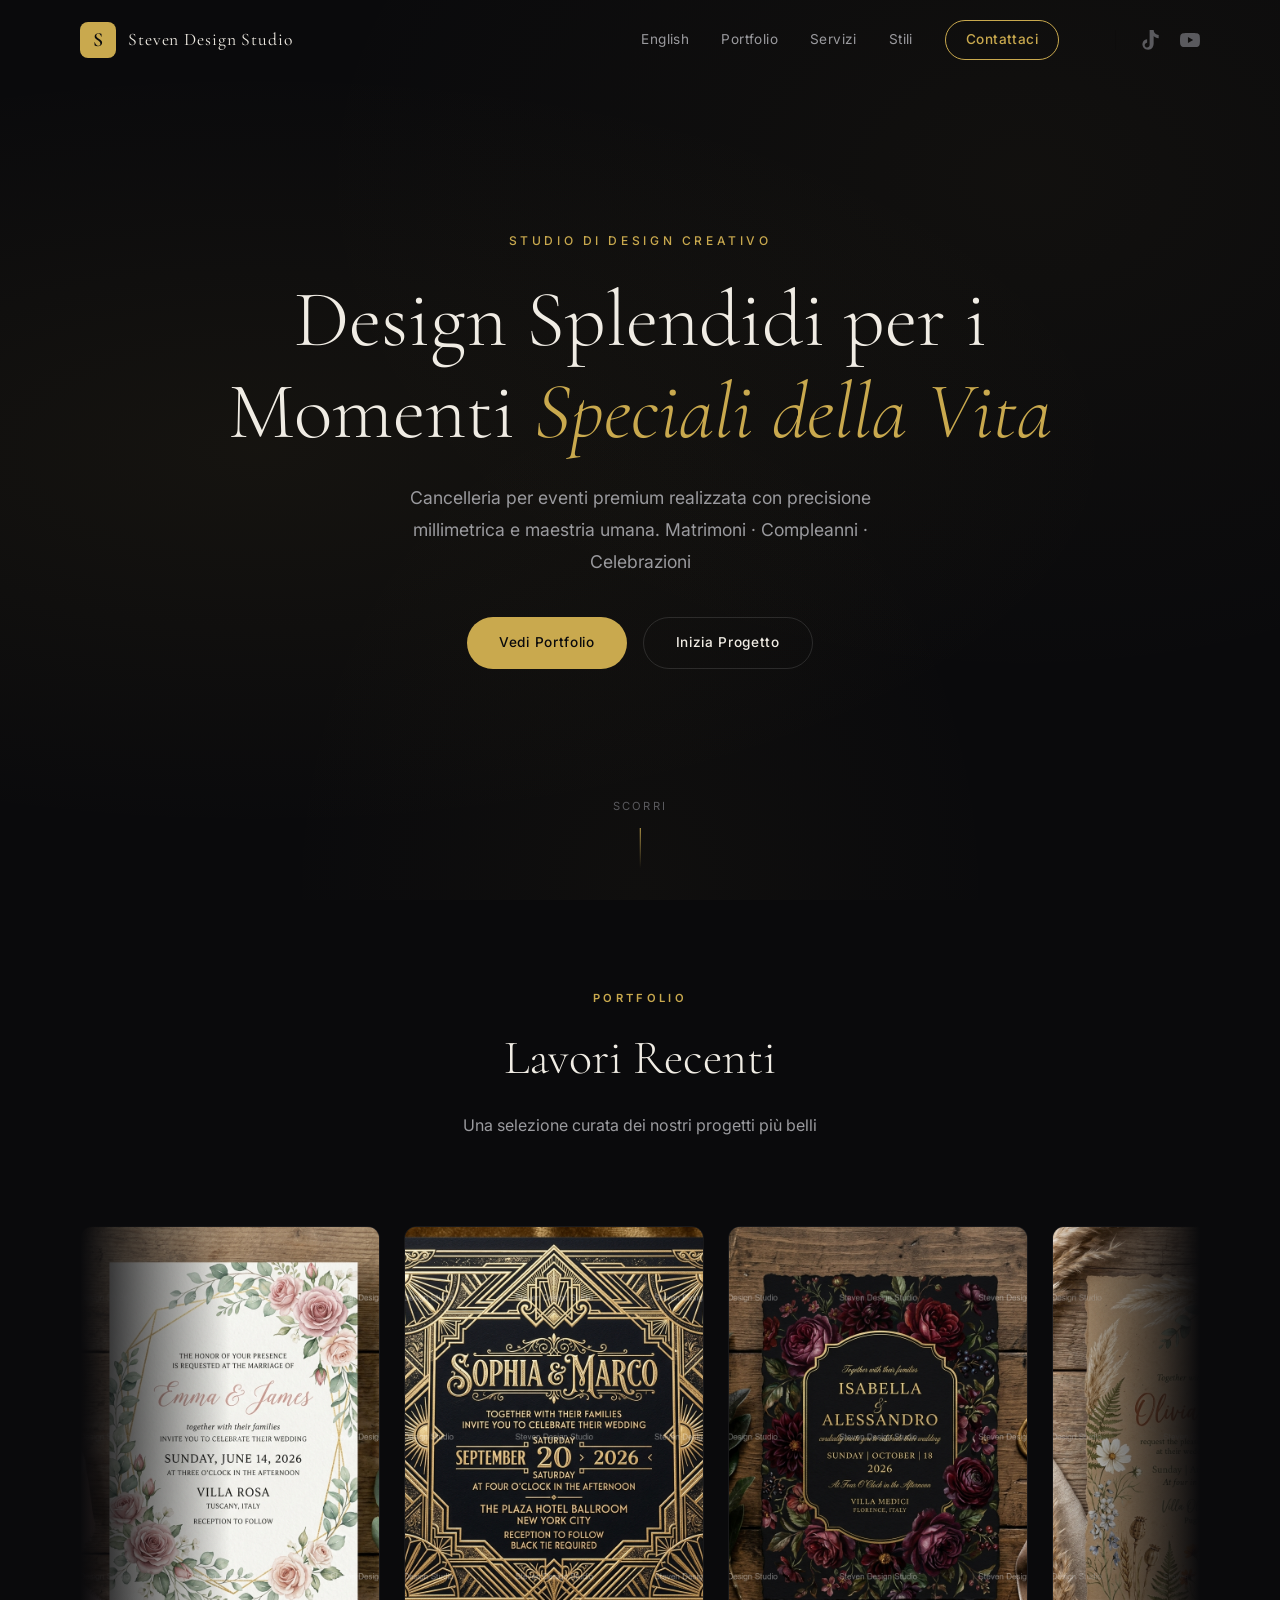
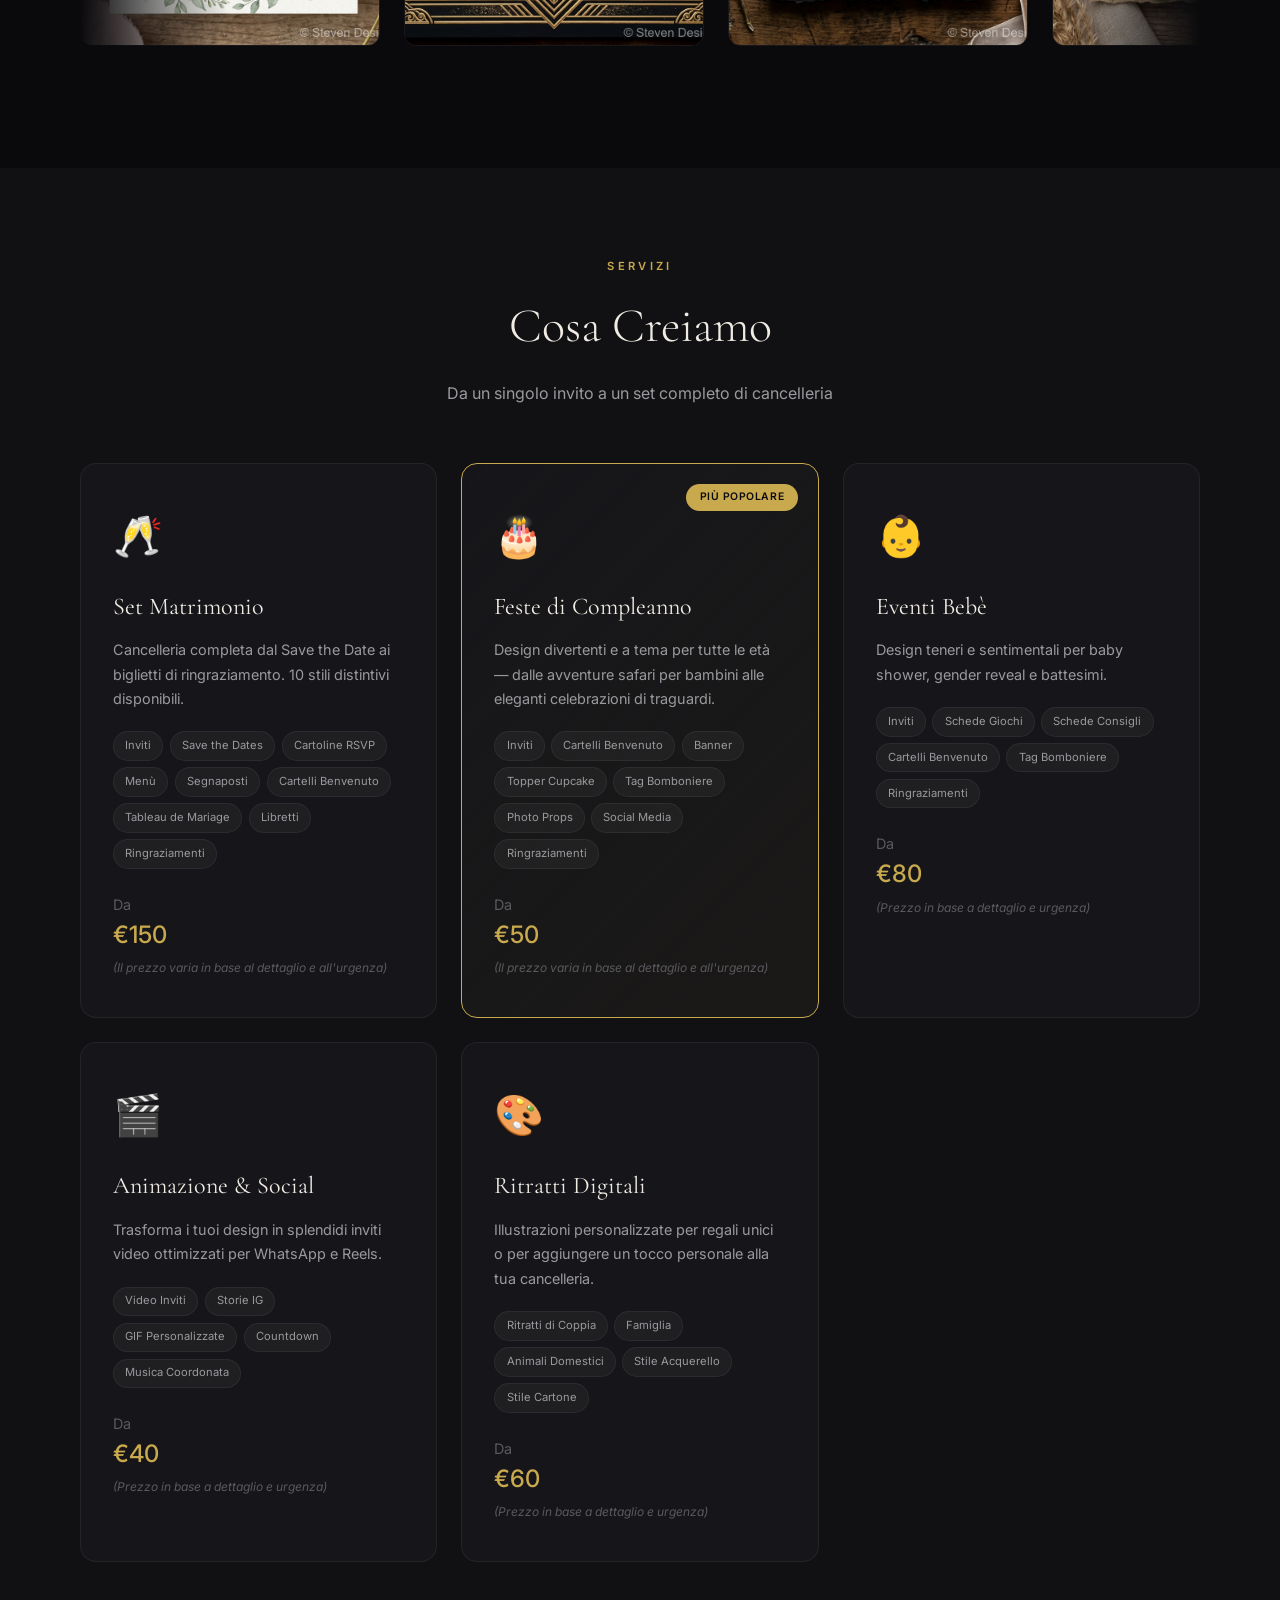
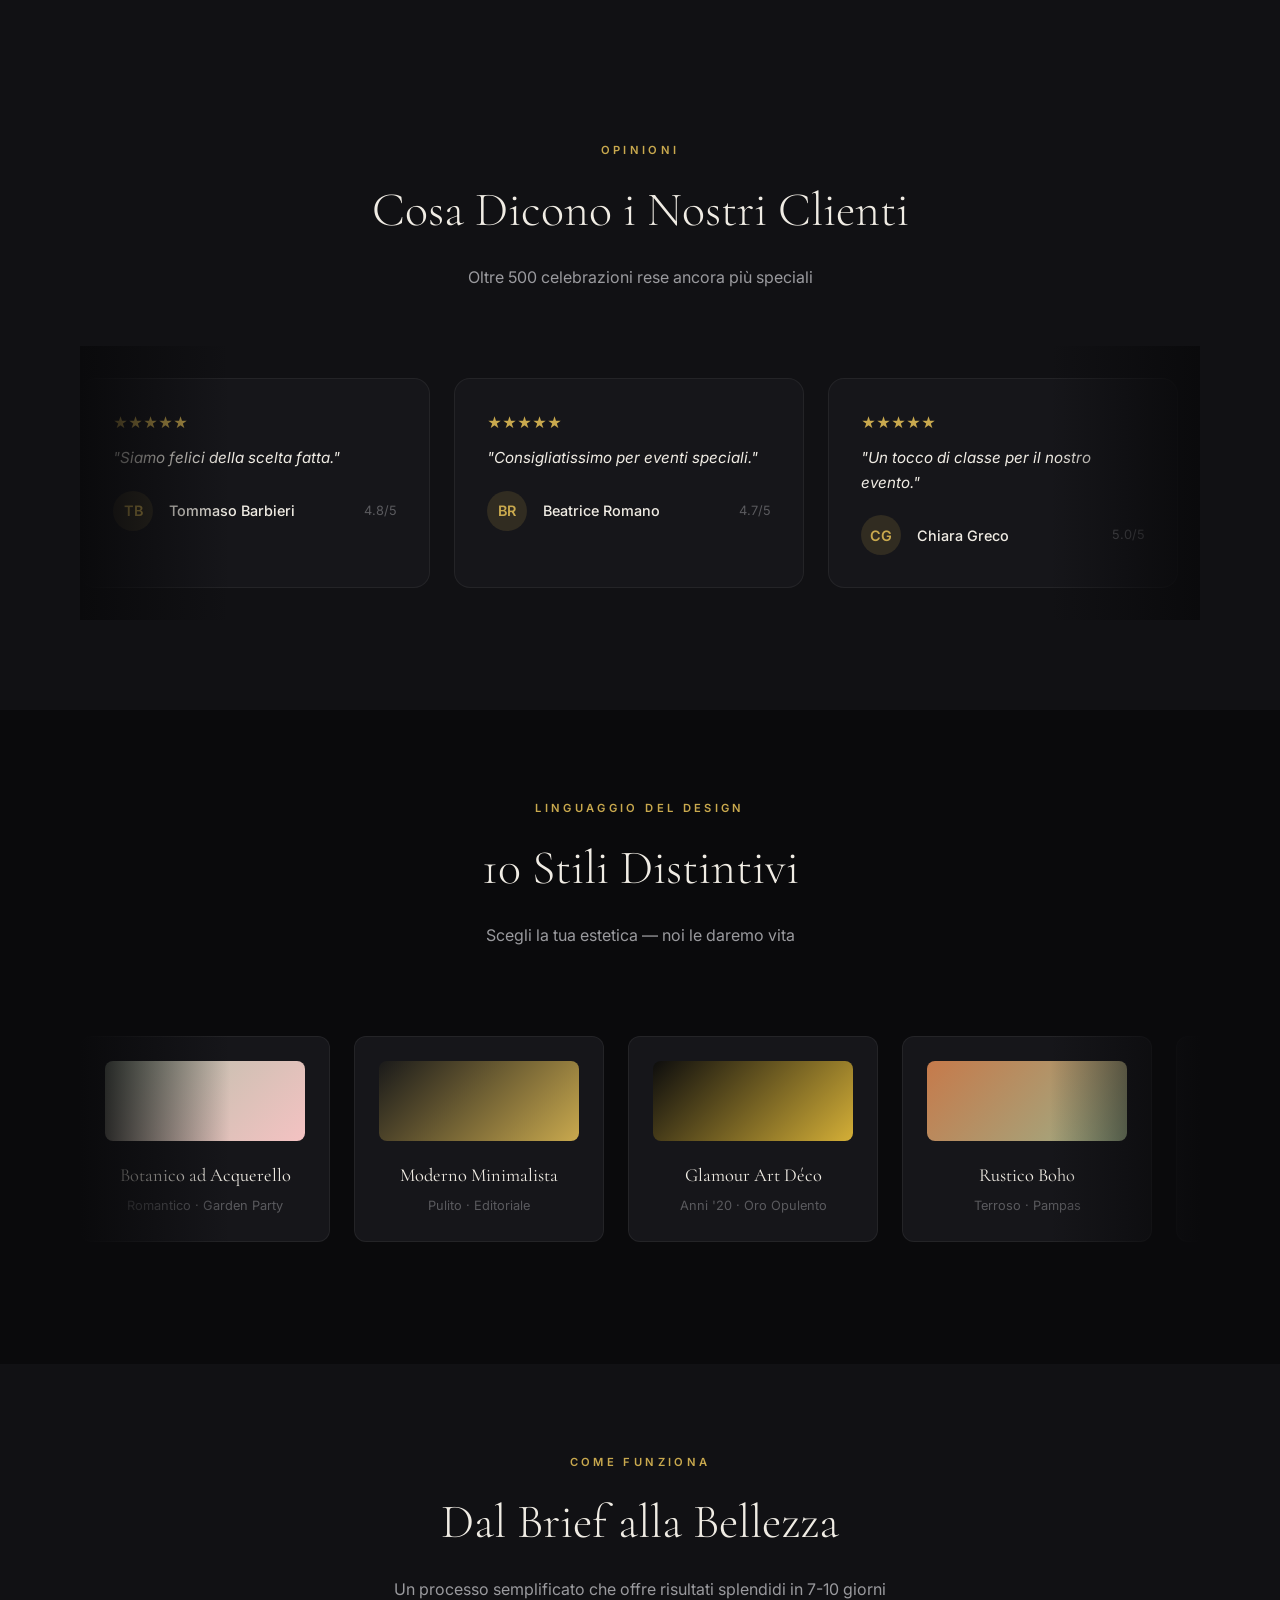
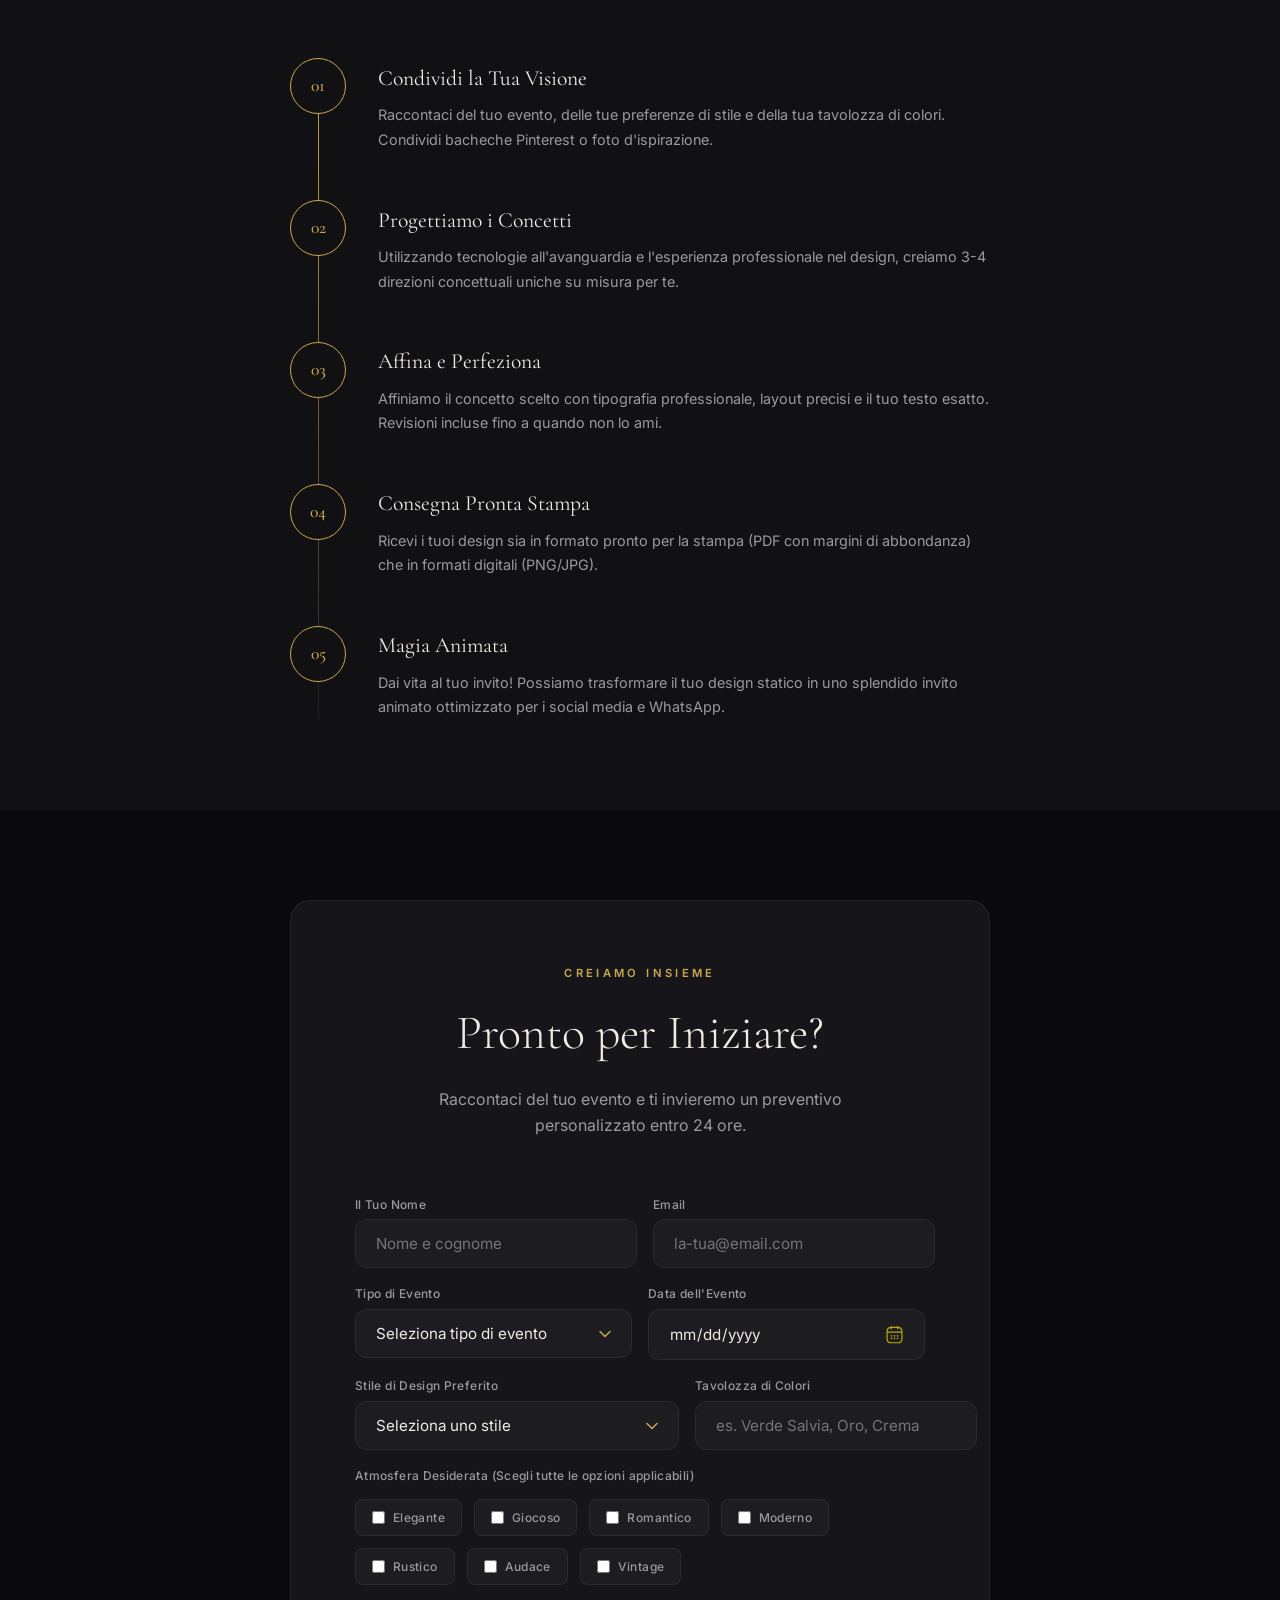
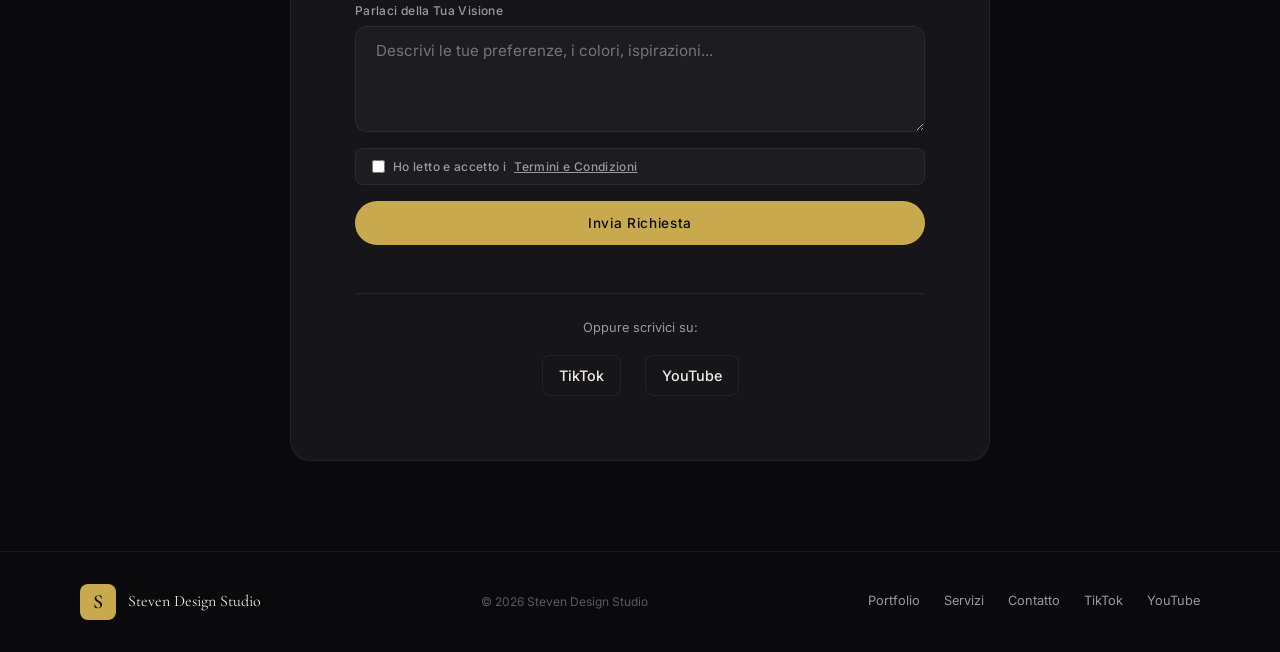
==== commit 786af391: "Restore files to root to keep site working" ====
--- a/index.html
+++ b/index.html
@@ -5,6 +5,56 @@
     <meta name="viewport" content="width=device-width, initial-scale=1.0">
     <title>Steven Design Studio — Cancelleria per Eventi Premium</title>
     <meta name="description" content="Design grafico premium realizzato su misura per matrimoni, compleanni e celebrazioni. Inviti personalizzati, set di cancelleria e branding per eventi di Steven Design Studio.">
+    <meta name="keywords" content="inviti personalizzati, invito matrimonio, partecipazioni matrimonio, inviti compleanno, inviti baby shower, inviti digitali, invitation, invitations, invites, invitation design, custom invites, wedding invitations, event stationery design, Steven Design Studio">
+    <link rel="canonical" href="https://stevendesignstudio.github.io/">
+    <link rel="alternate" hreflang="it" href="https://stevendesignstudio.github.io/">
+    <link rel="alternate" hreflang="en" href="https://stevendesignstudio.github.io/en/">
+    <link rel="alternate" hreflang="x-default" href="https://stevendesignstudio.github.io/">
+    <meta property="og:type" content="website">
+    <meta property="og:title" content="Steven Design Studio — Cancelleria per Eventi Premium">
+    <meta property="og:description" content="Inviti personalizzati, partecipazioni matrimonio, inviti digitali e design grafico per eventi speciali.">
+    <meta property="og:url" content="https://stevendesignstudio.github.io/">
+    <meta property="og:site_name" content="Steven Design Studio">
+    <meta property="og:locale" content="it_IT">
+    <meta property="og:image" content="https://stevendesignstudio.github.io/assets/img/portfolio/01_wedding_botanical.png">
+    <meta name="twitter:card" content="summary_large_image">
+    <meta name="twitter:title" content="Steven Design Studio — Cancelleria per Eventi Premium">
+    <meta name="twitter:description" content="Inviti personalizzati, partecipazioni matrimonio, inviti digitali e design grafico per eventi speciali.">
+    <meta name="twitter:image" content="https://stevendesignstudio.github.io/assets/img/portfolio/01_wedding_botanical.png">
+    <script type="application/ld+json">
+    {
+        "@context": "https://schema.org",
+        "@type": "ProfessionalService",
+        "name": "Steven Design Studio",
+        "url": "https://stevendesignstudio.github.io/",
+        "description": "Design grafico premium per inviti personalizzati, partecipazioni matrimonio, inviti digitali e cancelleria per eventi.",
+        "image": "https://stevendesignstudio.github.io/assets/img/portfolio/01_wedding_botanical.png",
+        "areaServed": "Italy",
+        "serviceType": [
+            "Inviti personalizzati",
+            "Partecipazioni matrimonio",
+            "Inviti digitali",
+            "Invitation design",
+            "Custom invites",
+            "Event stationery design"
+        ],
+        "knowsAbout": [
+            "inviti",
+            "invito",
+            "inviti matrimonio",
+            "inviti compleanno",
+            "invitation",
+            "invitations",
+            "invites",
+            "design",
+            "invitation design"
+        ],
+        "sameAs": [
+            "https://www.tiktok.com/@disegnipertutti_steven",
+            "https://www.youtube.com/@DisegniPerTutti-Feste"
+        ]
+    }
+    </script>
     <link rel="preconnect" href="https://fonts.googleapis.com">
     <link rel="preconnect" href="https://fonts.gstatic.com" crossorigin>
     <link href="https://fonts.googleapis.com/css2?family=Cormorant+Garamond:ital,wght@0,300;0,400;0,500;0,600;1,300;1,400&family=Inter:wght@300;400;500;600&display=swap" rel="stylesheet">
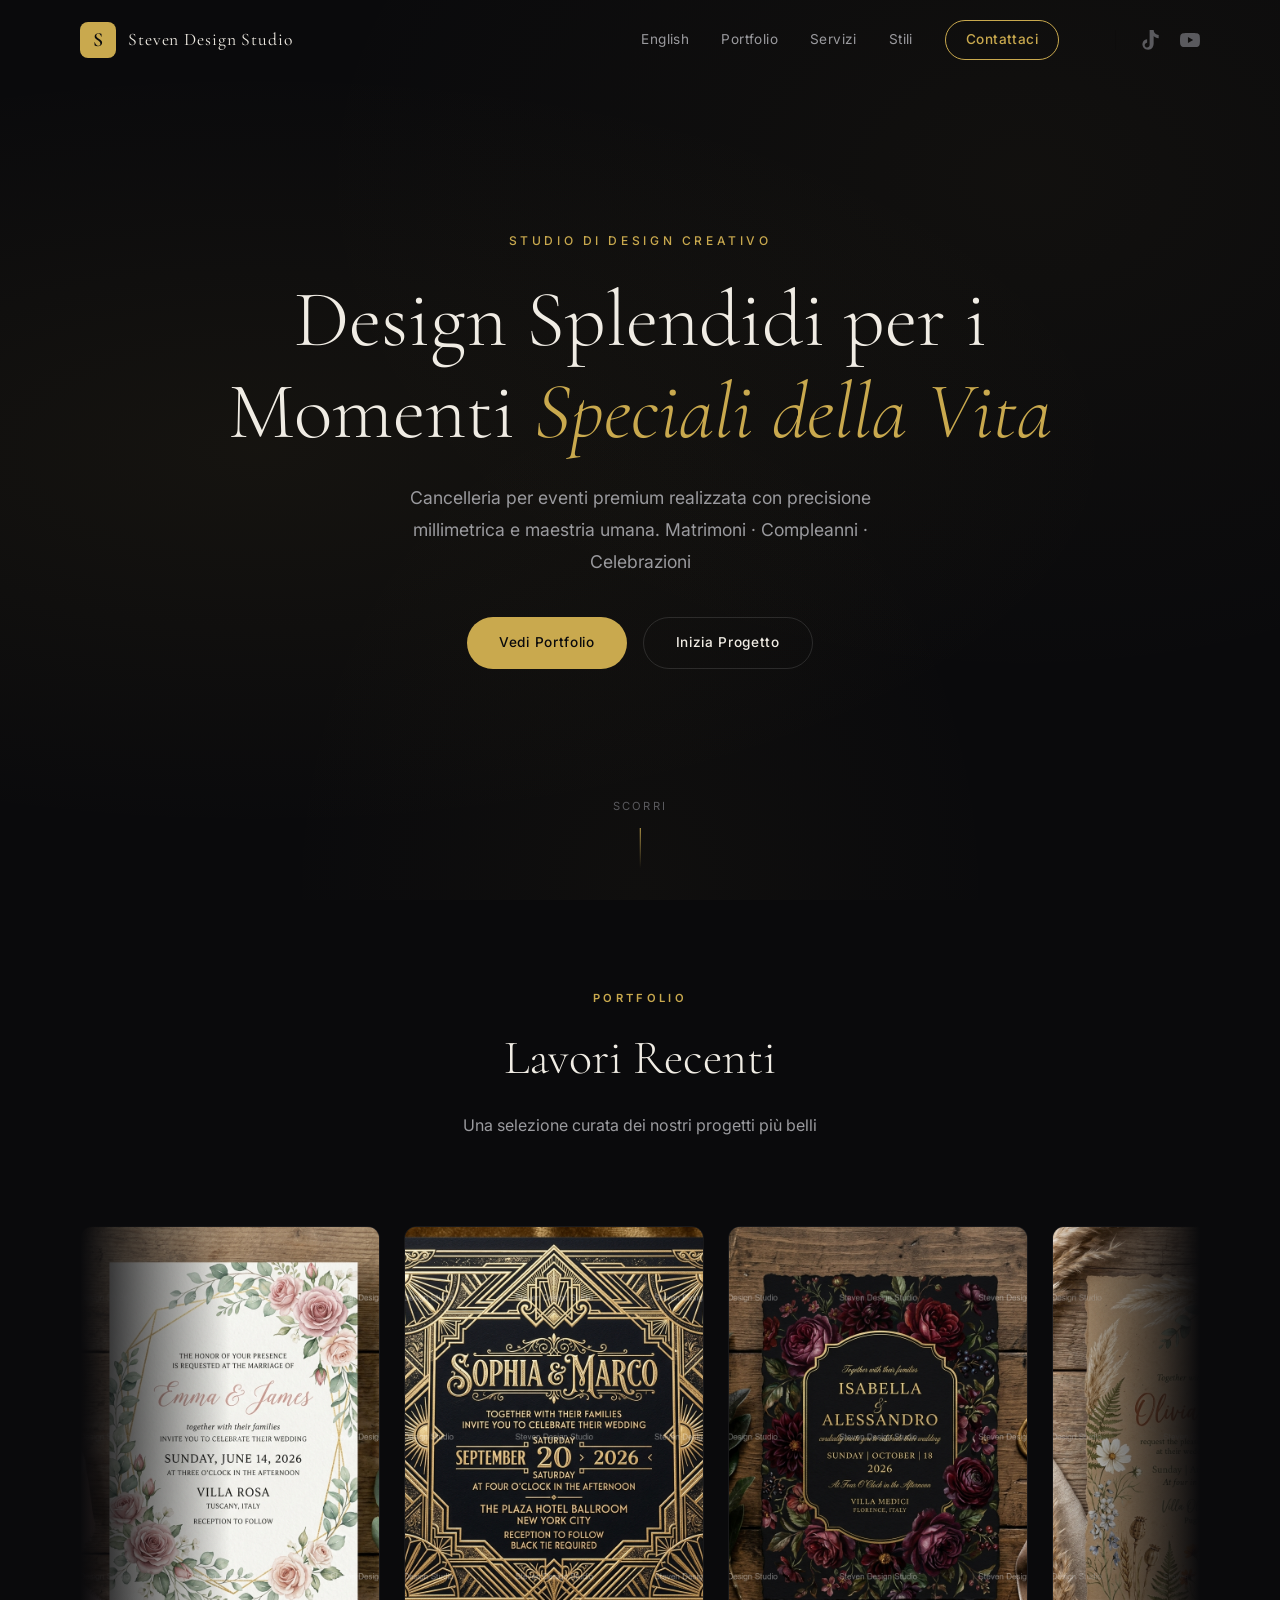
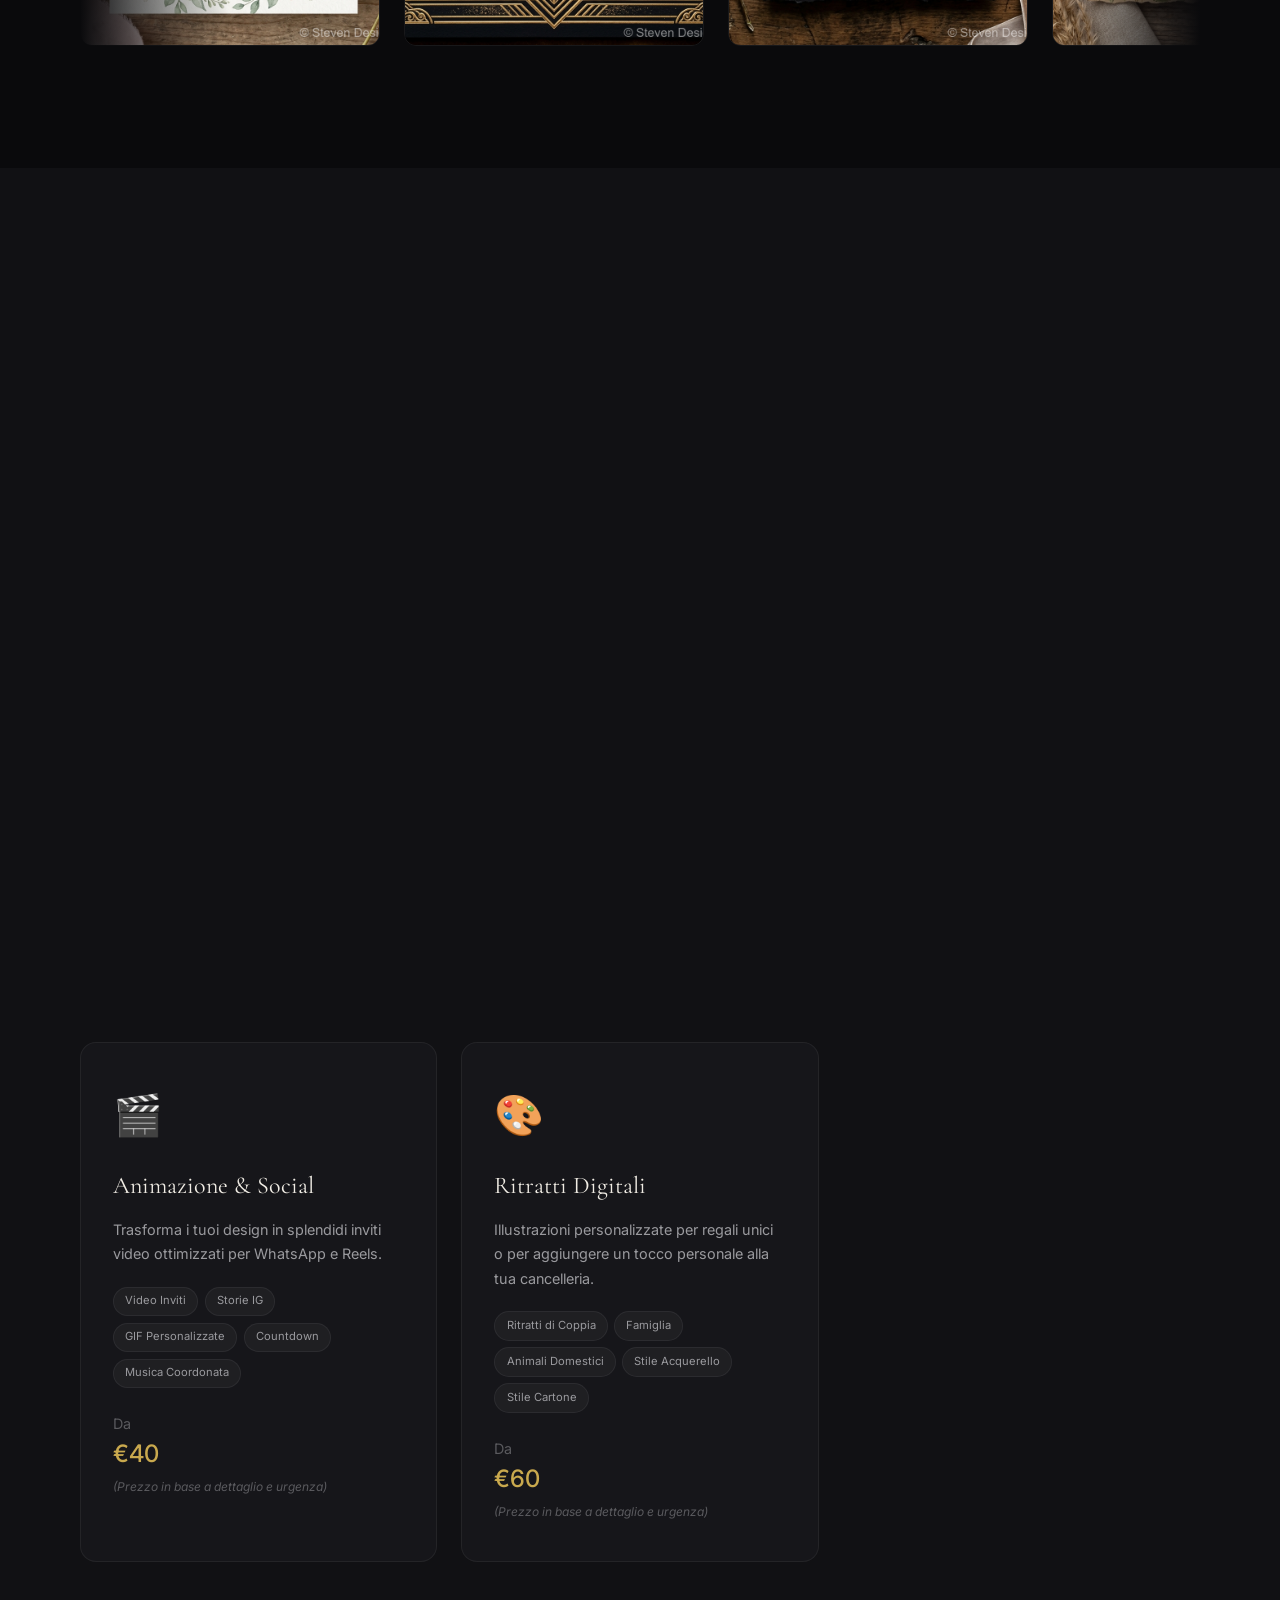
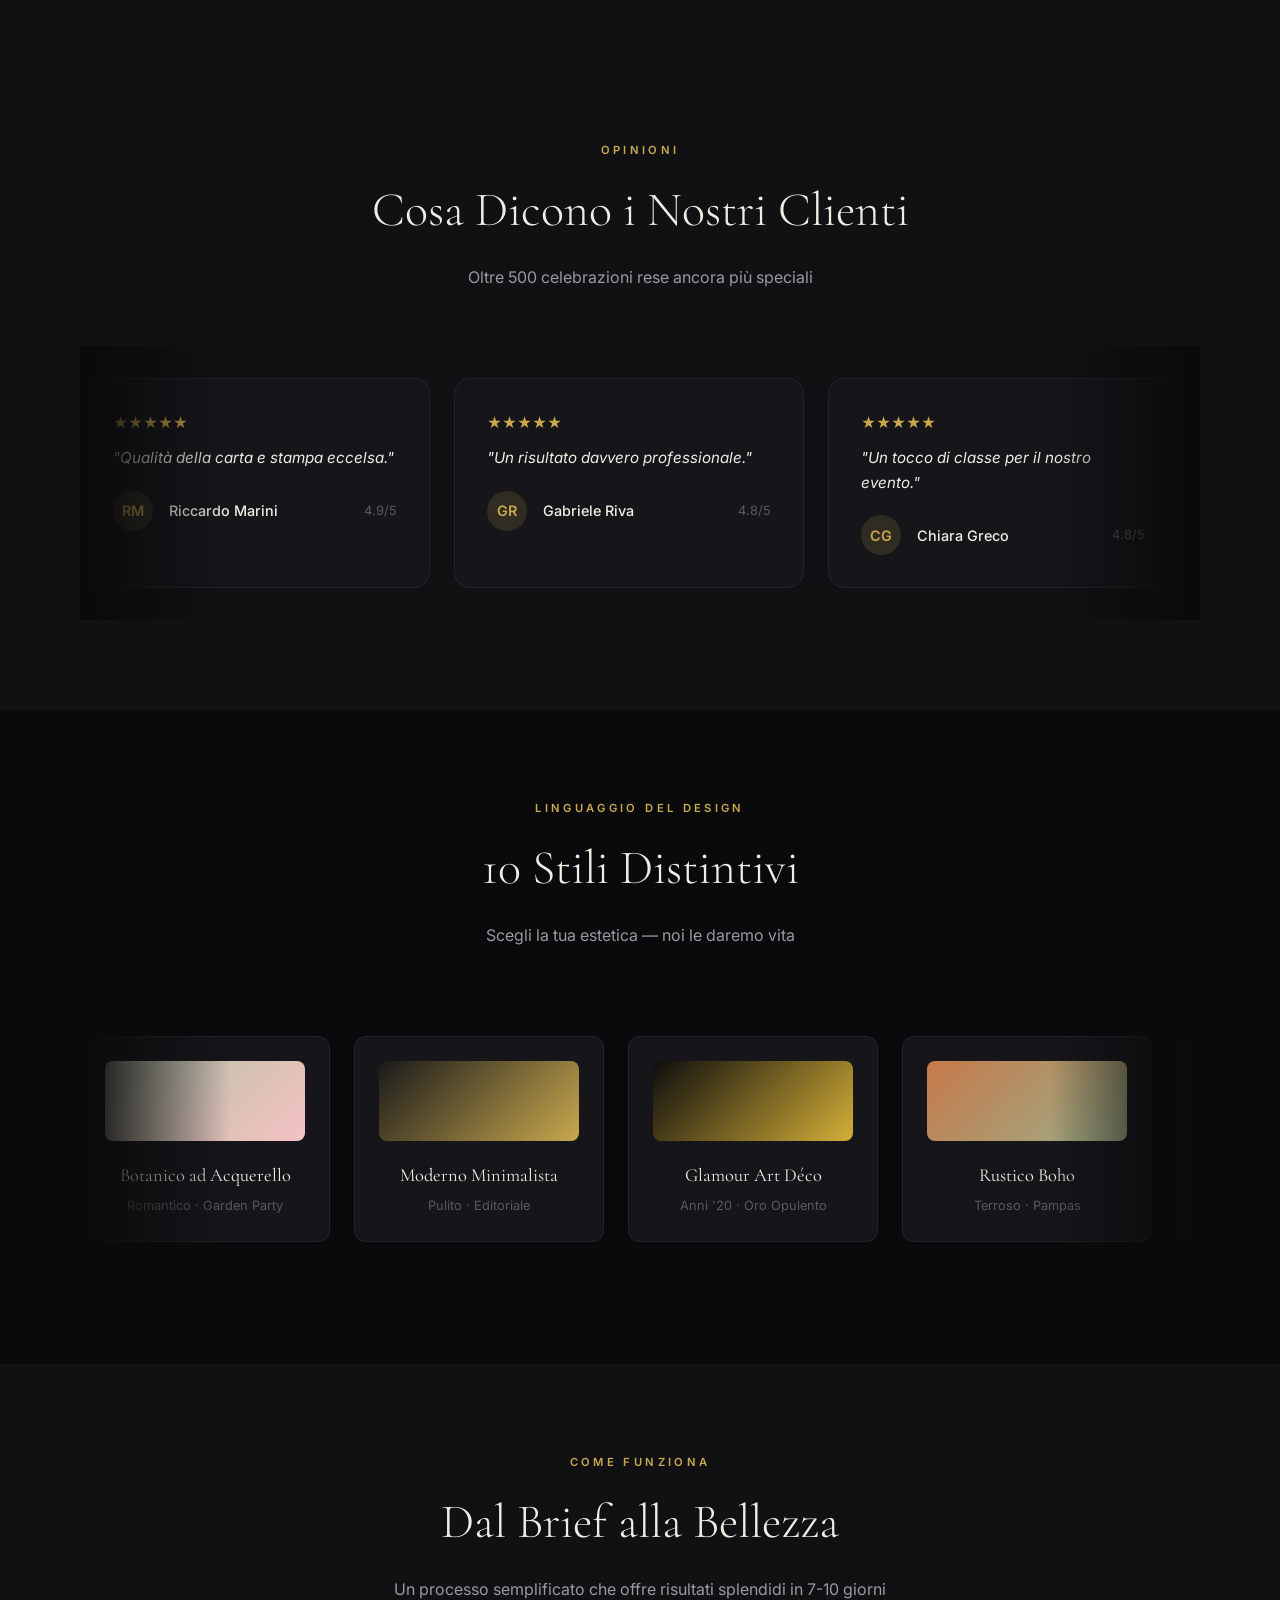
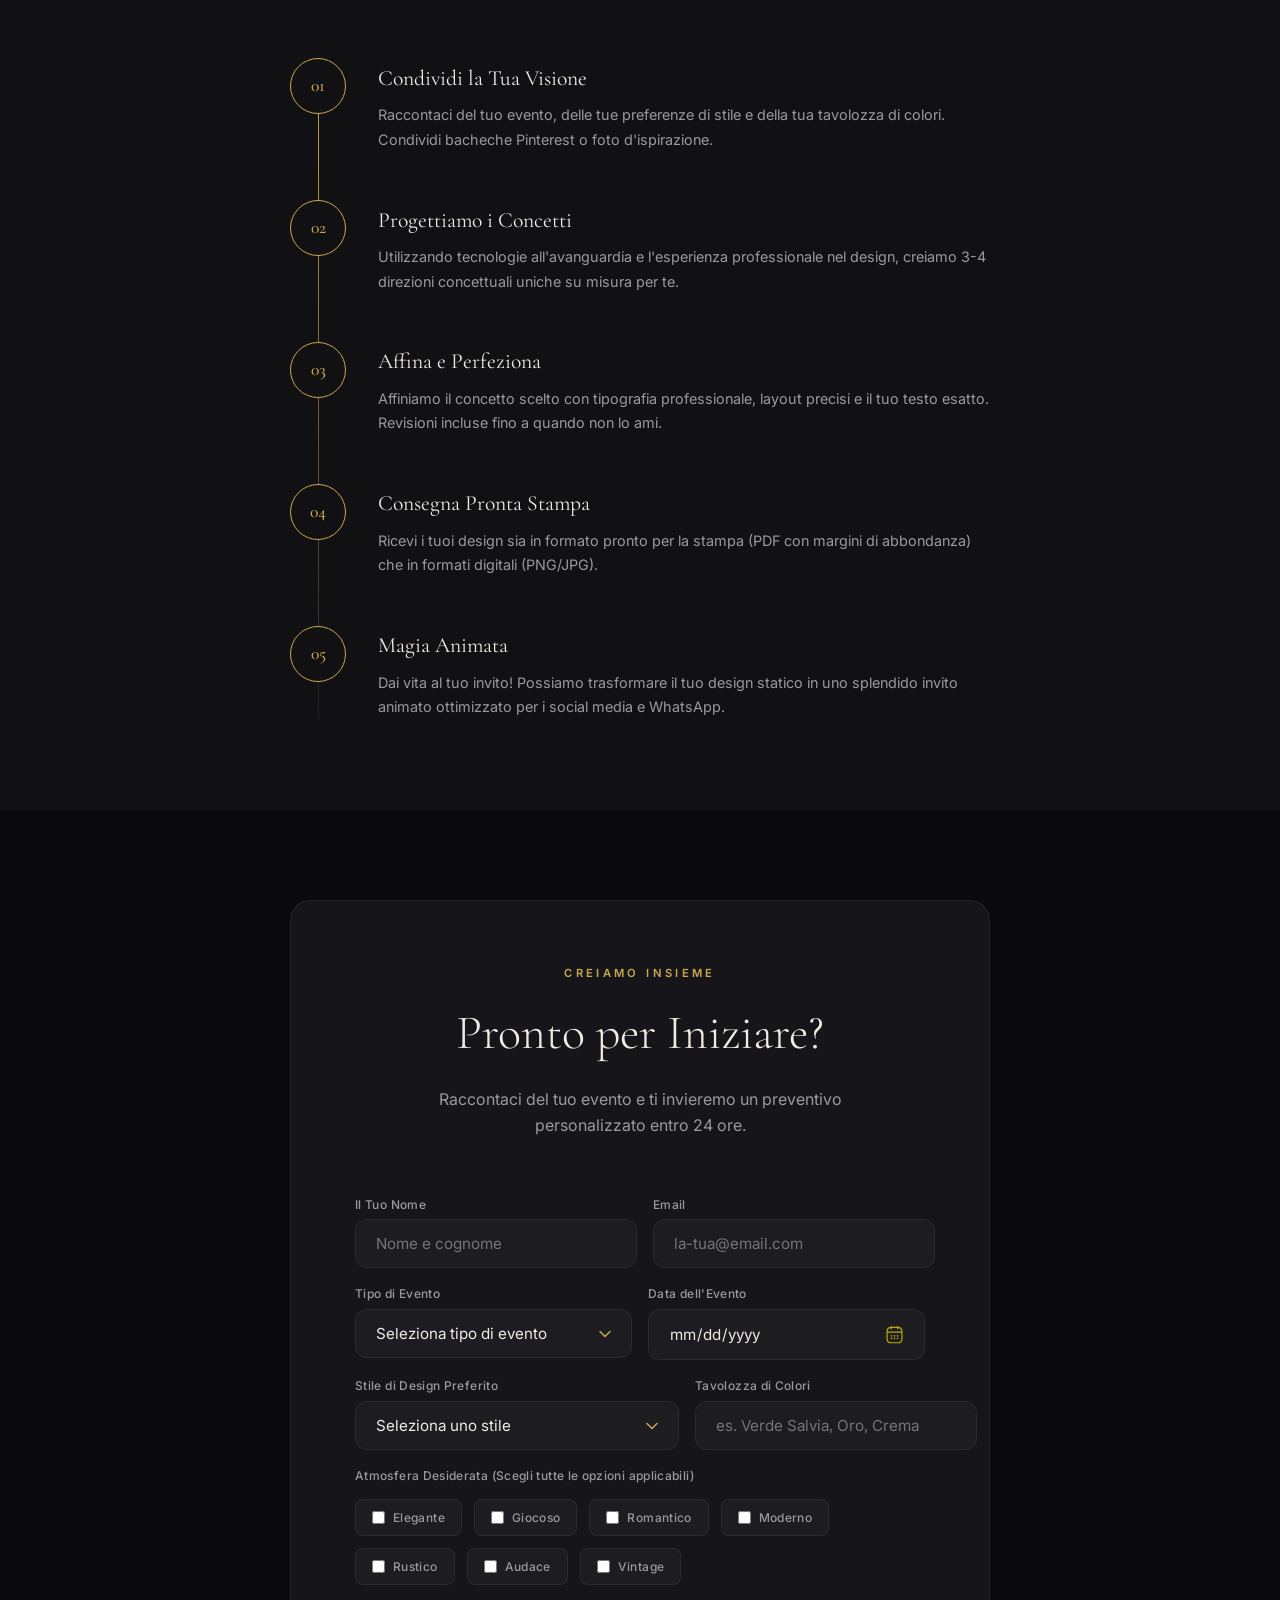
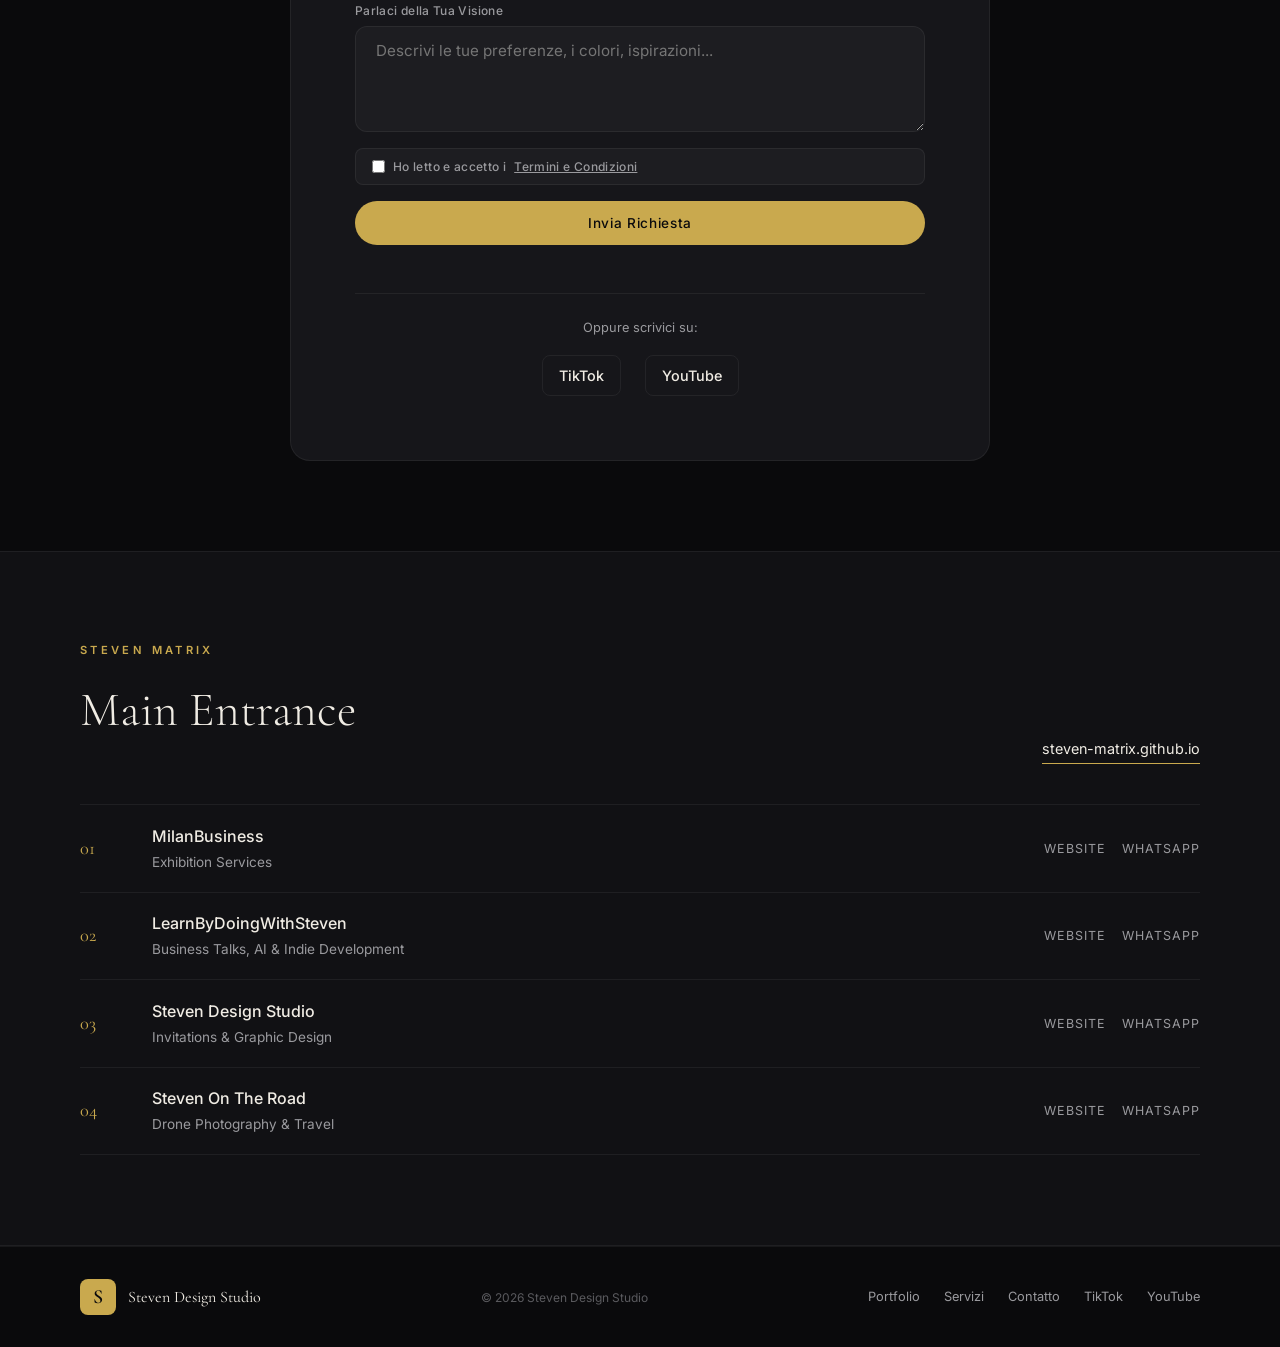
==== commit 8b81b8ed: "feat: add Steven Matrix showcase" ====
--- a/index.html
+++ b/index.html
@@ -743,6 +743,65 @@
         </div>
     </section>
 
+    <!-- Steven Matrix -->
+    <section class="section matrix-showcase" id="steven-matrix" aria-labelledby="steven-matrix-title">
+        <div class="container">
+            <div class="matrix-header" data-animate="fade-up">
+                <div>
+                    <p class="section-label">Steven Matrix</p>
+                    <h2 class="section-title" id="steven-matrix-title">Main Entrance</h2>
+                </div>
+                <a class="matrix-entrance" href="https://steven-matrix.github.io" target="_blank" rel="noopener noreferrer">steven-matrix.github.io</a>
+            </div>
+            <div class="matrix-links" aria-label="Key Featured Pages">
+                <article class="matrix-link" data-animate="fade-up">
+                    <span class="matrix-index">01</span>
+                    <div class="matrix-info">
+                        <h3>MilanBusiness</h3>
+                        <p>Exhibition Services</p>
+                    </div>
+                    <div class="matrix-actions">
+                        <a href="https://milanbusiness.github.io/" target="_blank" rel="noopener noreferrer">Website</a>
+                        <a href="https://whatsapp.com/channel/0029VbCYKsH6BIEix5quWa40" target="_blank" rel="noopener noreferrer">WhatsApp</a>
+                    </div>
+                </article>
+                <article class="matrix-link" data-animate="fade-up" data-delay="80">
+                    <span class="matrix-index">02</span>
+                    <div class="matrix-info">
+                        <h3>LearnByDoingWithSteven</h3>
+                        <p>Business Talks, AI & Indie Development</p>
+                    </div>
+                    <div class="matrix-actions">
+                        <a href="https://learnbydoingwithsteven.github.io" target="_blank" rel="noopener noreferrer">Website</a>
+                        <a href="https://whatsapp.com/channel/0029VazqfKFK0IBoyfgyO70b" target="_blank" rel="noopener noreferrer">WhatsApp</a>
+                    </div>
+                </article>
+                <article class="matrix-link" data-animate="fade-up" data-delay="160">
+                    <span class="matrix-index">03</span>
+                    <div class="matrix-info">
+                        <h3>Steven Design Studio</h3>
+                        <p>Invitations & Graphic Design</p>
+                    </div>
+                    <div class="matrix-actions">
+                        <a href="https://stevendesignstudio.github.io" target="_blank" rel="noopener noreferrer">Website</a>
+                        <a href="https://whatsapp.com/channel/0029VbCJNMM2P59kgvANoc0N" target="_blank" rel="noopener noreferrer">WhatsApp</a>
+                    </div>
+                </article>
+                <article class="matrix-link" data-animate="fade-up" data-delay="240">
+                    <span class="matrix-index">04</span>
+                    <div class="matrix-info">
+                        <h3>Steven On The Road</h3>
+                        <p>Drone Photography & Travel</p>
+                    </div>
+                    <div class="matrix-actions">
+                        <a href="https://stevenontheroad-italy.github.io" target="_blank" rel="noopener noreferrer">Website</a>
+                        <a href="https://whatsapp.com/channel/0029VbCeTYW4SpkPrQZTQE0n" target="_blank" rel="noopener noreferrer">WhatsApp</a>
+                    </div>
+                </article>
+            </div>
+        </div>
+    </section>
+
     <!-- Footer -->
     <footer class="footer">
         <div class="container footer-inner">
--- a/assets/css/style.css
+++ b/assets/css/style.css
@@ -904,6 +904,86 @@
     opacity: 1;
 }
 
+/* --- Steven Matrix --- */
+.matrix-showcase {
+    background: var(--bg-secondary);
+    border-top: 1px solid var(--border);
+    border-bottom: 1px solid var(--border);
+}
+
+.matrix-header {
+    display: grid;
+    grid-template-columns: minmax(0, 1fr) auto;
+    align-items: end;
+    gap: 1.5rem;
+    margin-bottom: 2.5rem;
+}
+
+.matrix-header .section-label,
+.matrix-header .section-title {
+    text-align: left;
+    margin-left: 0;
+    margin-right: 0;
+}
+
+.matrix-entrance {
+    color: var(--text-primary);
+    font-size: 0.9rem;
+    border-bottom: 1px solid var(--accent);
+    padding-bottom: 0.2rem;
+}
+
+.matrix-entrance:hover {
+    color: var(--accent-light);
+}
+
+.matrix-links {
+    border-top: 1px solid var(--border);
+}
+
+.matrix-link {
+    display: grid;
+    grid-template-columns: 3rem minmax(0, 1fr) auto;
+    align-items: center;
+    gap: 1.5rem;
+    padding: 1.15rem 0;
+    border-bottom: 1px solid var(--border);
+}
+
+.matrix-index {
+    color: var(--accent);
+    font-family: var(--font-display);
+    font-size: 1.15rem;
+}
+
+.matrix-info h3 {
+    font-size: 1rem;
+    font-weight: 500;
+    margin-bottom: 0.15rem;
+}
+
+.matrix-info p {
+    color: var(--text-secondary);
+    font-size: 0.85rem;
+}
+
+.matrix-actions {
+    display: flex;
+    align-items: center;
+    gap: 1rem;
+}
+
+.matrix-actions a {
+    color: var(--text-secondary);
+    font-size: 0.78rem;
+    letter-spacing: 0.08em;
+    text-transform: uppercase;
+}
+
+.matrix-actions a:hover {
+    color: var(--accent);
+}
+
 /* --- Footer --- */
 .footer {
     border-top: 1px solid var(--border);
@@ -1072,6 +1152,20 @@
     .portfolio-overlay {
         opacity: 1;
     }
+
+    .matrix-header,
+    .matrix-link {
+        grid-template-columns: 1fr;
+        align-items: start;
+    }
+
+    .matrix-link {
+        gap: 0.75rem;
+    }
+
+    .matrix-actions {
+        flex-wrap: wrap;
+    }
 }
 
 @media (max-width: 480px) {
